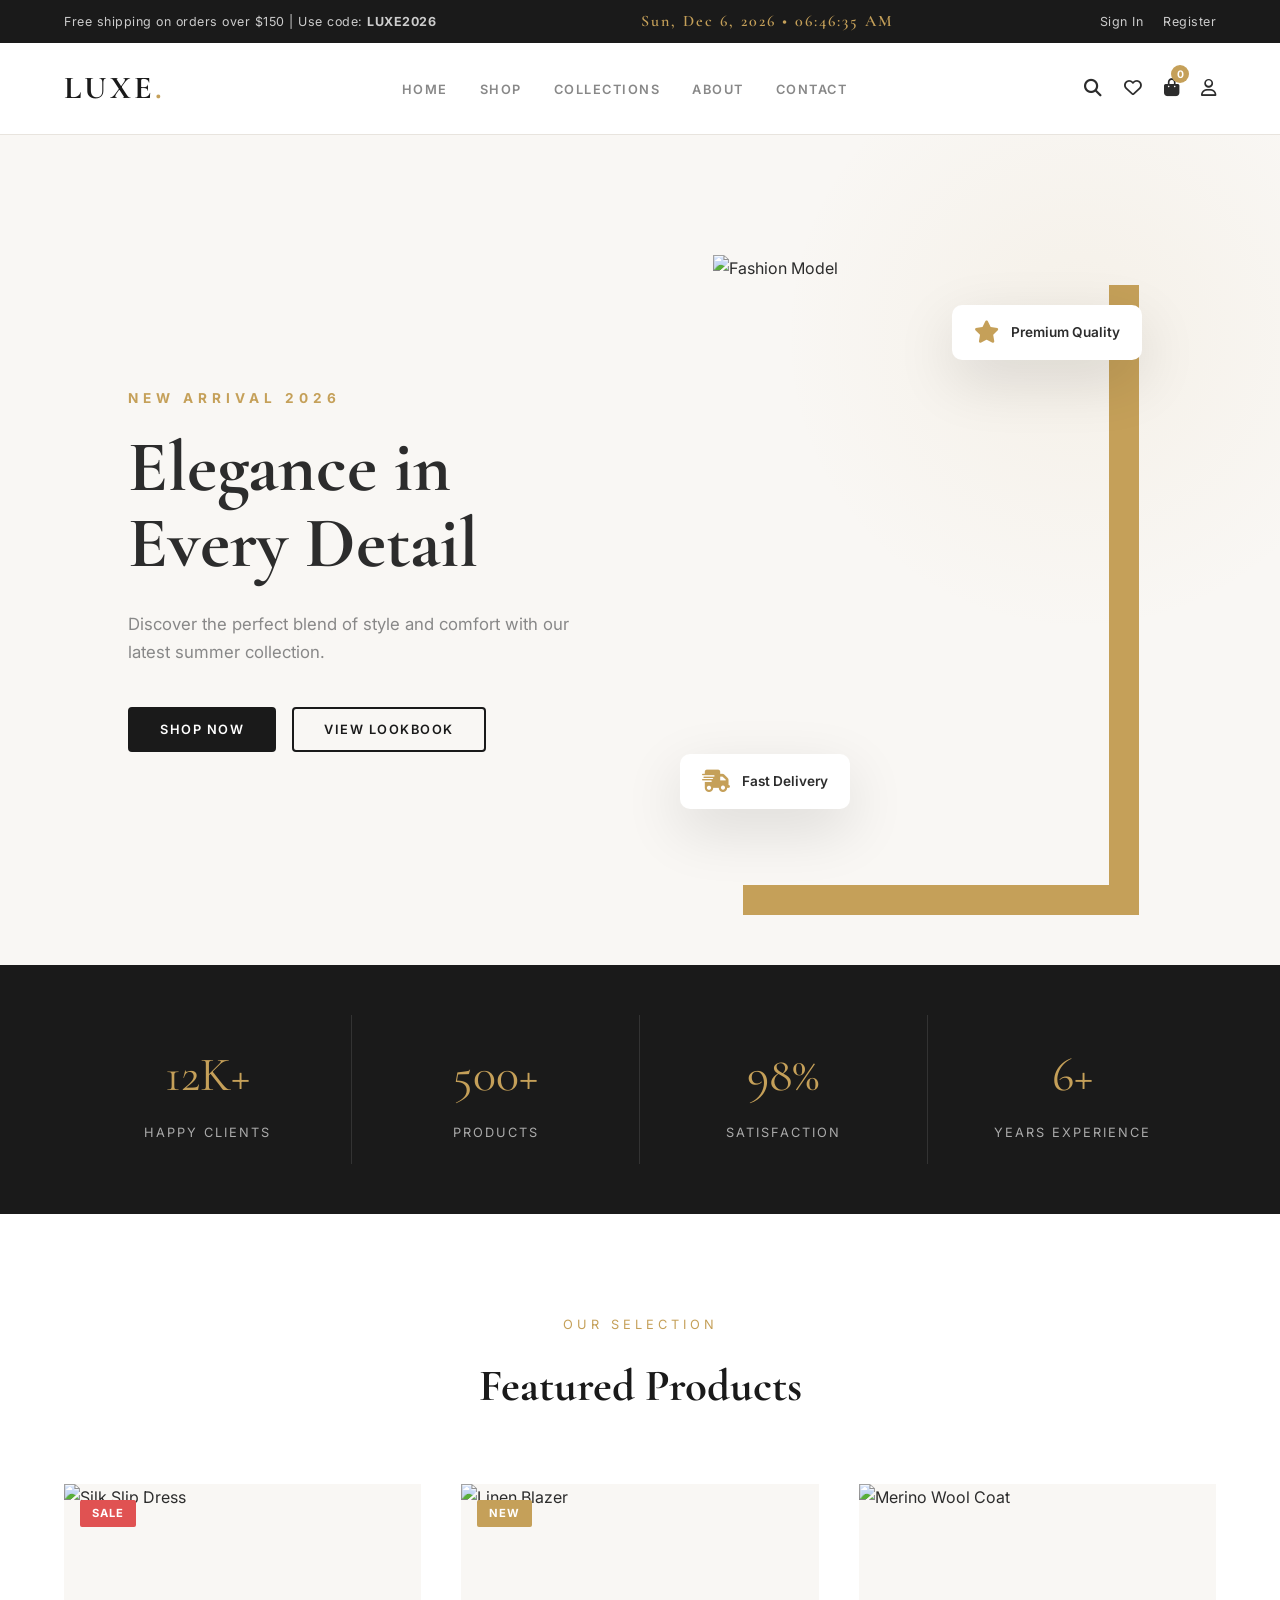
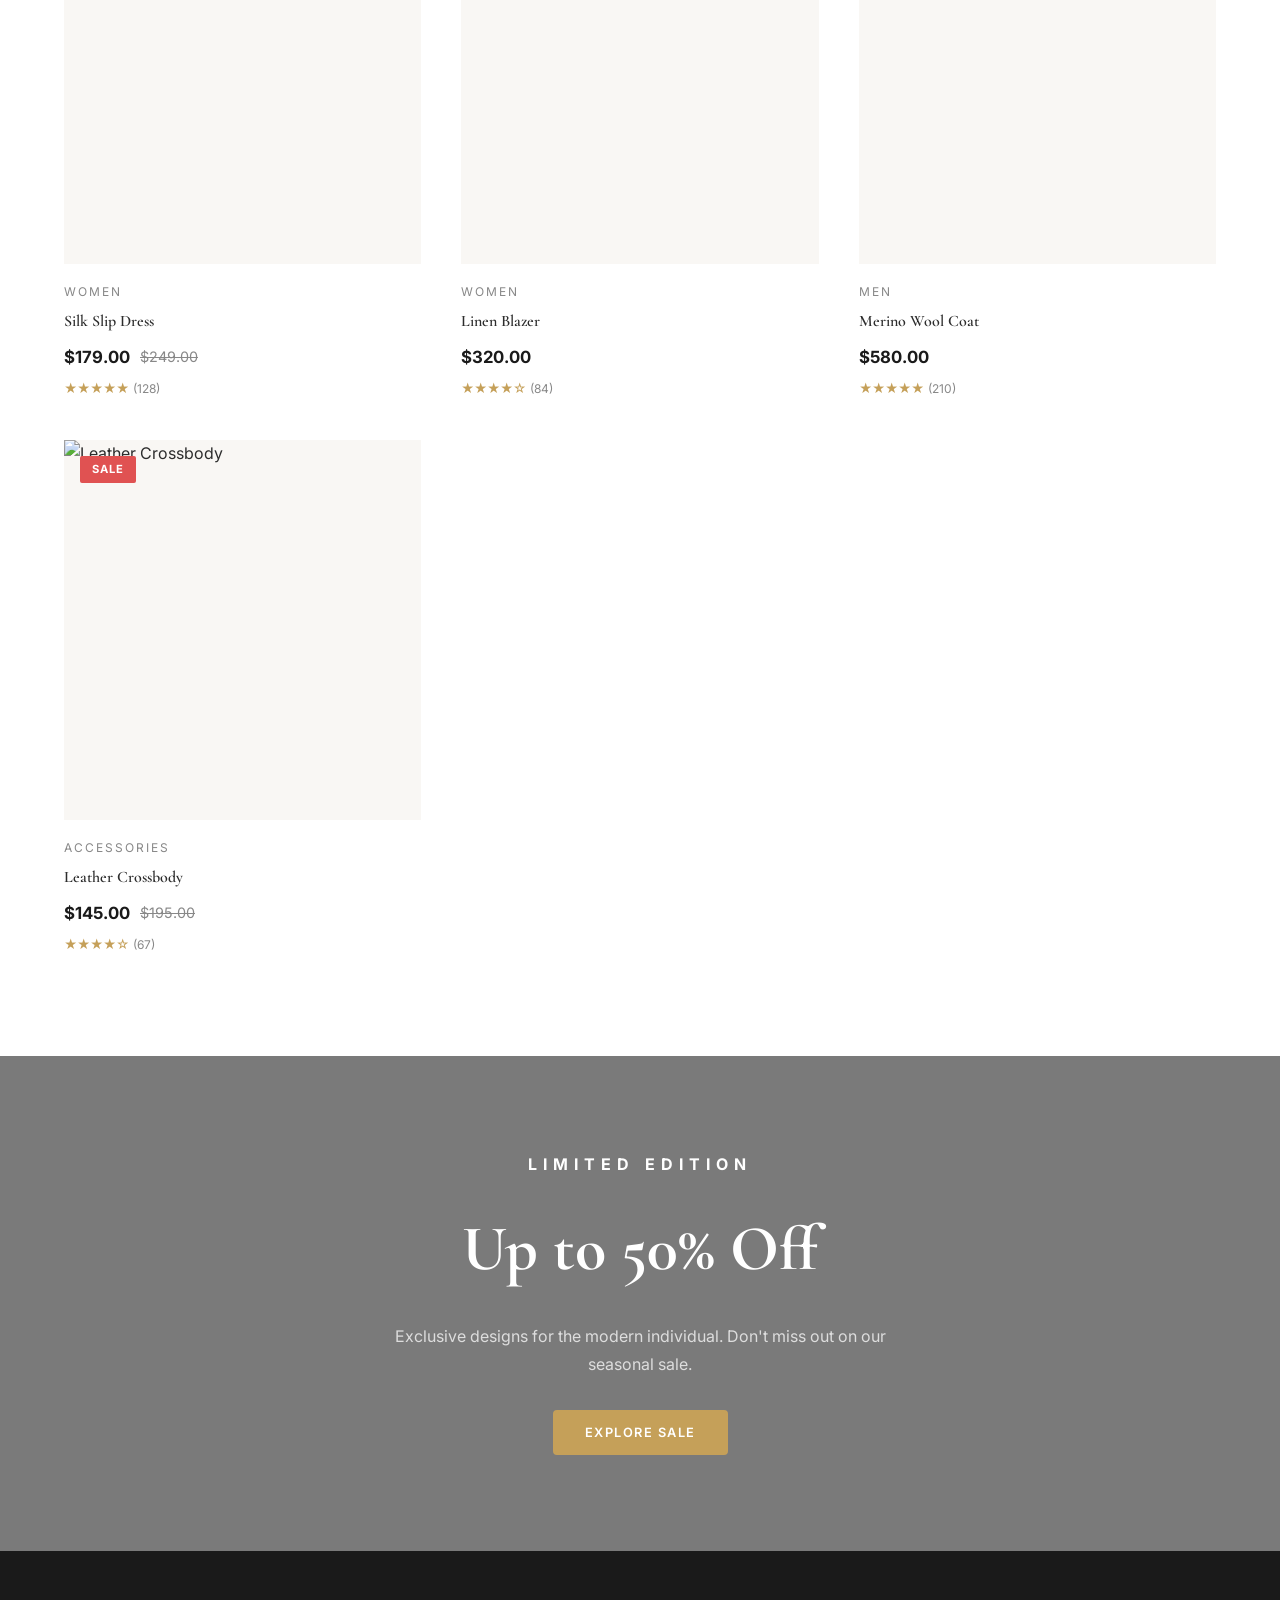
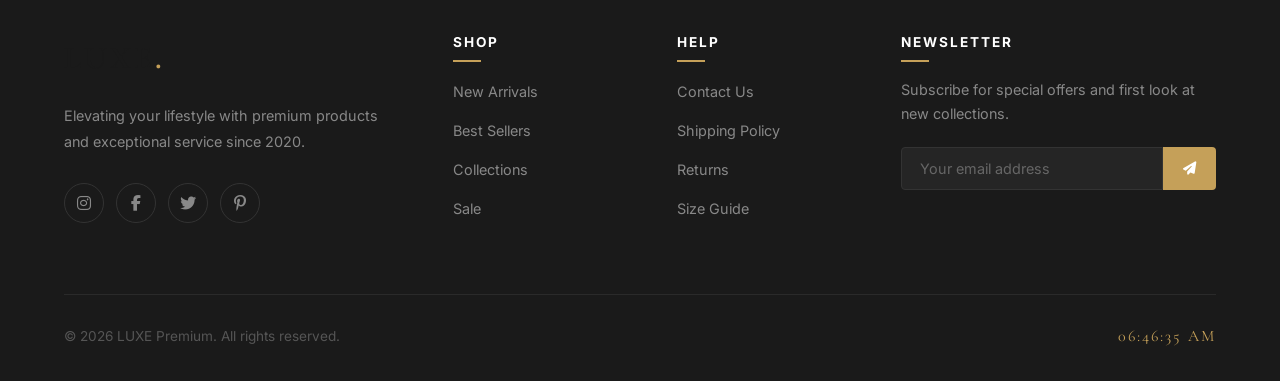
==== index.html @ 9b145a39 "Initial commit" ====
<!DOCTYPE html>
<html lang="en">
<head>
    <meta charset="UTF-8">
    <meta name="viewport" content="width=device-width, initial-scale=1.0">
    <title>LUXE — Premium E-commerce Experience</title>
    <link rel="stylesheet" href="https://cdnjs.cloudflare.com/ajax/libs/font-awesome/6.4.0/css/all.min.css">
    <link href="https://fonts.googleapis.com/css2?family=Cormorant+Garamond:wght@400;600;700&family=Inter:wght@300;400;500;600&display=swap" rel="stylesheet">
    <style>
/* =============================================
   LUXE Premium — Main Stylesheet
   ============================================= */

:root {
    --primary:      #1a1a1a;
    --accent:       #c5a059;
    --accent-light: #e8cfa0;
    --bg:           #ffffff;
    --bg-alt:       #f9f7f4;
    --text:         #2c2c2c;
    --text-muted:   #888888;
    --border:       #e8e4de;
    --white:        #ffffff;
    --success:      #4caf80;
    --error:        #e05252;
    --transition:   all 0.4s cubic-bezier(0.165, 0.84, 0.44, 1);
    --shadow:       0 10px 40px rgba(0,0,0,0.07);
    --shadow-lg:    0 20px 60px rgba(0,0,0,0.12);
    --radius:       4px;
    --font-serif:   'Cormorant Garamond', serif;
    --font-sans:    'Inter', sans-serif;
}

*, *::before, *::after { margin: 0; padding: 0; box-sizing: border-box; }
html { scroll-behavior: smooth; }

body {
    font-family: var(--font-sans);
    color: var(--text);
    background: var(--bg);
    line-height: 1.7;
    overflow-x: hidden;
}

h1, h2, h3, .logo { font-family: var(--font-serif); }
ul { list-style: none; }
a { text-decoration: none; color: inherit; transition: var(--transition); }
img { max-width: 100%; display: block; }
input, textarea, select, button { font-family: var(--font-sans); }

/* ---- Page System ---- */
.page { display: none; }
.page.active { display: block; }

/* ---- Top Bar ---- */
.top-bar {
    background: var(--primary);
    color: #ccc;
    font-size: 0.78rem;
    display: flex;
    justify-content: space-between;
    align-items: center;
    padding: 8px 5%;
    letter-spacing: 0.5px;
}
.top-bar a { color: #ccc; }
.top-bar a:hover { color: var(--accent); }
.live-clock {
    font-family: var(--font-serif);
    font-size: 1rem;
    color: var(--accent);
    letter-spacing: 2px;
    font-weight: 600;
}

/* ---- Header / Nav ---- */
#site-header {
    position: sticky;
    top: 0;
    background: rgba(255,255,255,0.97);
    backdrop-filter: blur(12px);
    z-index: 900;
    border-bottom: 1px solid var(--border);
    transition: var(--transition);
}
.main-nav {
    max-width: 1400px;
    margin: 0 auto;
    padding: 18px 5%;
    display: flex;
    align-items: center;
    gap: 40px;
    position: relative;
}
.logo {
    font-size: 2rem;
    font-weight: 700;
    letter-spacing: 3px;
    color: var(--primary);
    white-space: nowrap;
    cursor: pointer;
}
.logo span { color: var(--accent); }
.nav-links {
    display: flex;
    gap: 32px;
    flex: 1;
    justify-content: center;
}
.nav-links a {
    font-size: 0.8rem;
    font-weight: 600;
    text-transform: uppercase;
    letter-spacing: 1.5px;
    color: var(--text-muted);
    position: relative;
    padding-bottom: 4px;
    cursor: pointer;
}
.nav-links a::after {
    content: '';
    position: absolute;
    bottom: 0; left: 0;
    width: 0; height: 2px;
    background: var(--accent);
    transition: var(--transition);
}
.nav-links a:hover, .nav-links a.active { color: var(--primary); }
.nav-links a:hover::after, .nav-links a.active::after { width: 100%; }
.nav-actions {
    display: flex;
    gap: 22px;
    align-items: center;
}
.nav-icon {
    position: relative;
    font-size: 1.1rem;
    color: var(--text);
    cursor: pointer;
}
.nav-icon:hover { color: var(--accent); }
.badge {
    position: absolute;
    top: -8px; right: -10px;
    background: var(--accent);
    color: var(--white);
    font-size: 0.65rem;
    font-weight: 700;
    width: 18px; height: 18px;
    border-radius: 50%;
    display: flex;
    justify-content: center;
    align-items: center;
}
.menu-toggle {
    display: none;
    background: none;
    border: none;
    font-size: 1.3rem;
    cursor: pointer;
    color: var(--text);
}

/* ---- Buttons ---- */
.btn {
    display: inline-flex;
    align-items: center;
    gap: 8px;
    padding: 13px 30px;
    font-size: 0.8rem;
    font-weight: 600;
    text-transform: uppercase;
    letter-spacing: 1.5px;
    cursor: pointer;
    border: 2px solid transparent;
    transition: var(--transition);
    border-radius: var(--radius);
}
.btn-primary  { background: var(--primary); color: var(--white); border-color: var(--primary); }
.btn-primary:hover { background: var(--accent); border-color: var(--accent); transform: translateY(-2px); }
.btn-secondary { background: transparent; color: var(--primary); border-color: var(--primary); }
.btn-secondary:hover { background: var(--primary); color: var(--white); transform: translateY(-2px); }
.btn-accent { background: var(--accent); color: var(--white); border-color: var(--accent); }
.btn-accent:hover { background: #b08a45; transform: translateY(-2px); }
.btn-sm { padding: 9px 20px; font-size: 0.75rem; }
.btn-full { width: 100%; justify-content: center; }

/* ---- Section Headers ---- */
.section-header {
    text-align: center;
    margin-bottom: 60px;
}
.subtitle {
    display: block;
    font-size: 0.8rem;
    text-transform: uppercase;
    letter-spacing: 4px;
    color: var(--accent);
    margin-bottom: 12px;
}
.section-header h2 {
    font-size: 2.8rem;
    color: var(--primary);
}

/* ---- HOMEPAGE HERO ---- */
.hero {
    min-height: 92vh;
    display: flex;
    align-items: center;
    padding: 120px 10% 80px;
    background: var(--bg-alt);
    gap: 60px;
    position: relative;
    overflow: hidden;
}
.hero::before {
    content: '';
    position: absolute;
    top: -100px; right: -100px;
    width: 600px; height: 600px;
    background: radial-gradient(circle, rgba(197,160,89,0.08) 0%, transparent 70%);
    border-radius: 50%;
}
.hero-content { flex: 1; z-index: 2; }
.hero-content h2 {
    font-family: var(--font-sans);
    font-size: 0.85rem;
    color: var(--accent);
    text-transform: uppercase;
    letter-spacing: 5px;
    margin-bottom: 20px;
}
.hero-content h1 { font-size: 4.5rem; line-height: 1.05; margin-bottom: 28px; }
.hero-content p { font-size: 1.05rem; color: var(--text-muted); max-width: 460px; margin-bottom: 40px; }
.hero-btns { display: flex; gap: 16px; flex-wrap: wrap; }
.hero-image { flex: 1; position: relative; display: flex; justify-content: center; }
.image-wrapper {
    width: 82%;
    height: 70vh;
    overflow: hidden;
    box-shadow: 30px 30px 0 var(--accent);
}
.image-wrapper img { width: 100%; height: 100%; object-fit: cover; transition: transform 1.2s ease; }
.hero-image:hover img { transform: scale(1.05); }
.floating-card {
    position: absolute;
    background: var(--white);
    padding: 16px 22px;
    display: flex;
    align-items: center;
    gap: 12px;
    box-shadow: var(--shadow-lg);
    border-radius: 10px;
    z-index: 3;
    animation: float 4s ease-in-out infinite;
    font-size: 0.85rem;
    font-weight: 600;
}
.card-1 { top: 8%; right: 2%; }
.card-2 { bottom: 12%; left: 2%; animation-delay: 2s; }
.floating-card i { color: var(--accent); font-size: 1.4rem; }

@keyframes float {
    0%,100% { transform: translateY(0); }
    50%      { transform: translateY(-14px); }
}

/* ---- Stats Strip ---- */
.stats-strip {
    background: var(--primary);
    color: var(--white);
    display: grid;
    grid-template-columns: repeat(4, 1fr);
    text-align: center;
    padding: 50px 5%;
}
.stat-item { padding: 20px; border-right: 1px solid #333; }
.stat-item:last-child { border-right: none; }
.stat-num  { font-family: var(--font-serif); font-size: 3rem; color: var(--accent); }
.stat-label { font-size: 0.8rem; text-transform: uppercase; letter-spacing: 2px; color: #aaa; margin-top: 6px; }

/* ---- Products Grid ---- */
.products-section { padding: 100px 5%; }
.product-grid {
    display: grid;
    grid-template-columns: repeat(auto-fill, minmax(280px, 1fr));
    gap: 40px;
}
.product-card {
    position: relative;
    transition: var(--transition);
}
.product-card:hover { transform: translateY(-4px); }
.product-img {
    position: relative;
    height: 380px;
    overflow: hidden;
    background: var(--bg-alt);
}
.product-img img { width: 100%; height: 100%; object-fit: cover; transition: transform 0.8s ease; }
.product-card:hover .product-img img { transform: scale(1.08); }
.product-badge {
    position: absolute;
    top: 16px; left: 16px;
    background: var(--accent);
    color: var(--white);
    padding: 4px 12px;
    font-size: 0.7rem;
    font-weight: 700;
    text-transform: uppercase;
    letter-spacing: 1px;
    border-radius: 2px;
}
.badge-sale { background: var(--error); }
.product-actions {
    position: absolute;
    bottom: -60px;
    left: 0; width: 100%;
    display: flex;
    justify-content: center;
    gap: 10px;
    padding: 16px;
    transition: var(--transition);
    opacity: 0;
}
.product-card:hover .product-actions { bottom: 0; opacity: 1; }
.action-btn {
    width: 44px; height: 44px;
    background: var(--white);
    display: flex;
    justify-content: center;
    align-items: center;
    border-radius: 50%;
    cursor: pointer;
    box-shadow: var(--shadow);
    transition: var(--transition);
    border: none;
    font-size: 1rem;
    color: var(--text);
}
.action-btn:hover { background: var(--primary); color: var(--white); }
.action-btn.wishlist-active { background: var(--accent); color: var(--white); }
.product-info { padding: 18px 0 0; }
.product-category {
    font-size: 0.75rem;
    text-transform: uppercase;
    letter-spacing: 2px;
    color: var(--text-muted);
    margin-bottom: 6px;
}
.product-title { font-size: 1rem; font-weight: 600; margin-bottom: 8px; }
.product-price-row { display: flex; align-items: center; gap: 10px; }
.product-price { font-weight: 700; color: var(--primary); font-size: 1.05rem; }
.product-old-price { color: var(--text-muted); text-decoration: line-through; font-size: 0.9rem; }
.product-stars { color: var(--accent); font-size: 0.8rem; margin-top: 6px; }

/* ---- Banner CTA ---- */
.banner-section {
    height: 55vh;
    background: linear-gradient(rgba(0,0,0,0.52),rgba(0,0,0,0.52)),
                url('https://images.unsplash.com/photo-1441986300917-64674bd600d8?w=1600&q=80')
                center/cover fixed;
    display: flex;
    justify-content: center;
    align-items: center;
    text-align: center;
    color: var(--white);
}
.banner-content h2 { font-size: 1rem; text-transform: uppercase; letter-spacing: 6px; margin-bottom: 16px; font-family: var(--font-sans); }
.banner-content h3 { font-family: var(--font-serif); font-size: 4rem; margin-bottom: 20px; }
.banner-content p  { max-width: 560px; margin: 0 auto 32px; color: #ddd; }

/* ---- Collections Grid ---- */
.collections-grid {
    display: grid;
    grid-template-columns: repeat(3, 1fr);
    gap: 24px;
    padding: 80px 5%;
}
.collection-card {
    position: relative;
    overflow: hidden;
    height: 420px;
    cursor: pointer;
    border-radius: var(--radius);
}
.collection-card img { width: 100%; height: 100%; object-fit: cover; transition: transform 0.8s ease; }
.collection-card:hover img { transform: scale(1.08); }
.collection-overlay {
    position: absolute;
    inset: 0;
    background: linear-gradient(to top, rgba(0,0,0,0.65) 0%, transparent 60%);
    display: flex;
    flex-direction: column;
    justify-content: flex-end;
    padding: 32px;
    color: var(--white);
}
.collection-overlay h3 { font-size: 1.8rem; margin-bottom: 6px; }
.collection-overlay span { font-size: 0.8rem; opacity: 0.8; text-transform: uppercase; letter-spacing: 2px; }

/* ---- Page Hero ---- */
.page-hero {
    background: var(--bg-alt);
    padding: 80px 5%;
    text-align: center;
    border-bottom: 1px solid var(--border);
}
.page-hero h1 { font-size: 3rem; margin-bottom: 12px; }
.page-hero p  { color: var(--text-muted); font-size: 1.05rem; }
.breadcrumb { font-size: 0.82rem; color: var(--text-muted); margin-top: 16px; }
.breadcrumb a { color: var(--accent); cursor: pointer; }

/* ---- Shop Layout ---- */
.shop-layout { display: grid; grid-template-columns: 240px 1fr; gap: 50px; padding: 60px 5%; }
.filter-sidebar h3 { font-size: 1rem; text-transform: uppercase; letter-spacing: 2px; margin-bottom: 16px; }
.filter-group { margin-bottom: 32px; border-top: 1px solid var(--border); padding-top: 24px; }
.filter-group h4 { font-size: 0.8rem; text-transform: uppercase; letter-spacing: 1.5px; margin-bottom: 14px; color: var(--text-muted); }
.filter-option { display: flex; align-items: center; gap: 10px; margin-bottom: 10px; font-size: 0.9rem; cursor: pointer; }
.filter-option input[type=radio], .filter-option input[type=checkbox] { accent-color: var(--accent); }
.shop-toolbar {
    display: flex;
    justify-content: space-between;
    align-items: center;
    margin-bottom: 32px;
    padding-bottom: 20px;
    border-bottom: 1px solid var(--border);
    flex-wrap: wrap;
    gap: 16px;
}
.shop-toolbar span { color: var(--text-muted); font-size: 0.9rem; }
.sort-select { padding: 8px 14px; border: 1px solid var(--border); background: var(--bg); font-size: 0.85rem; outline: none; border-radius: var(--radius); cursor: pointer; }
.search-bar { display: flex; gap: 8px; }
.search-bar input { padding: 8px 14px; border: 1px solid var(--border); border-radius: 4px; font-size: 0.85rem; outline: none; }

/* ---- Cart Page ---- */
.cart-layout {
    display: grid;
    grid-template-columns: 1fr 360px;
    gap: 40px;
    padding: 60px 5%;
    max-width: 1300px;
    margin: 0 auto;
}
.cart-table { width: 100%; border-collapse: collapse; }
.cart-table th {
    text-align: left;
    padding: 14px 12px;
    font-size: 0.75rem;
    text-transform: uppercase;
    letter-spacing: 1.5px;
    color: var(--text-muted);
    border-bottom: 2px solid var(--border);
}
.cart-table td { padding: 20px 12px; border-bottom: 1px solid var(--border); vertical-align: middle; }
.cart-product { display: flex; align-items: center; gap: 16px; }
.cart-product img { width: 80px; height: 100px; object-fit: cover; }
.cart-product h4 { font-size: 0.95rem; margin-bottom: 4px; }
.qty-control { display: flex; align-items: center; gap: 8px; }
.qty-control button {
    width: 32px; height: 32px;
    background: var(--bg-alt);
    border: 1px solid var(--border);
    cursor: pointer;
    border-radius: var(--radius);
    font-size: 1rem;
    transition: var(--transition);
}
.qty-control button:hover { background: var(--primary); color: var(--white); }
.qty-control span { min-width: 28px; text-align: center; font-weight: 600; }
.cart-remove { background: none; border: none; color: var(--error); cursor: pointer; font-size: 0.85rem; }
.order-summary {
    background: var(--bg-alt);
    padding: 32px;
    border: 1px solid var(--border);
    border-radius: var(--radius);
    position: sticky;
    top: 90px;
    height: fit-content;
}
.order-summary h3 { font-size: 1.5rem; margin-bottom: 24px; }
.summary-row { display: flex; justify-content: space-between; margin-bottom: 14px; font-size: 0.95rem; }
.summary-row.total { font-weight: 700; font-size: 1.15rem; border-top: 2px solid var(--border); padding-top: 16px; margin-top: 8px; }
.cart-empty { text-align: center; padding: 80px 5%; }
.cart-empty i { font-size: 4rem; color: var(--border); margin-bottom: 20px; }
.cart-empty h2 { font-size: 2rem; margin-bottom: 12px; }
.cart-empty p { color: var(--text-muted); margin-bottom: 28px; }

/* ---- Wishlist ---- */
.wishlist-empty { text-align: center; padding: 100px 5%; }
.wishlist-empty i { font-size: 4rem; color: var(--border); margin-bottom: 20px; }
.wishlist-empty h2 { font-size: 2rem; margin-bottom: 12px; }
.wishlist-empty p  { color: var(--text-muted); }

/* ---- Auth Pages ---- */
.auth-page {
    min-height: 100vh;
    display: grid;
    grid-template-columns: 1fr 1fr;
}
.auth-visual {
    background: url('https://images.unsplash.com/photo-1469334031218-e382a71b716b?w=1200&q=80')
                center/cover;
    position: relative;
}
.auth-visual::after {
    content: '';
    position: absolute;
    inset: 0;
    background: rgba(26,26,26,0.45);
}
.auth-visual-content {
    position: relative;
    z-index: 2;
    padding: 60px;
    color: white;
    display: flex;
    flex-direction: column;
    justify-content: flex-end;
    height: 100%;
}
.auth-visual-content h2 { font-size: 3rem; margin-bottom: 16px; }
.auth-visual-content p  { font-size: 1.05rem; opacity: 0.85; max-width: 380px; }
.auth-form-side {
    display: flex;
    flex-direction: column;
    justify-content: center;
    padding: 80px 10%;
    background: var(--bg);
}
.auth-form-side .logo { font-size: 2rem; margin-bottom: 40px; }
.auth-form-side h1 { font-size: 2.4rem; margin-bottom: 8px; }
.auth-form-side > p { color: var(--text-muted); margin-bottom: 36px; }

/* ---- Forms ---- */
.form-group { margin-bottom: 22px; }
.form-row { display: grid; grid-template-columns: 1fr 1fr; gap: 16px; }
.form-group label { display: block; font-size: 0.8rem; font-weight: 600; text-transform: uppercase; letter-spacing: 1px; margin-bottom: 8px; }
.form-group input,
.form-group textarea,
.form-group select {
    width: 100%;
    padding: 13px 16px;
    border: 1.5px solid var(--border);
    background: var(--bg);
    color: var(--text);
    font-size: 0.95rem;
    border-radius: var(--radius);
    transition: var(--transition);
    outline: none;
}
.form-group input:focus,
.form-group textarea:focus,
.form-group select:focus { border-color: var(--accent); box-shadow: 0 0 0 3px rgba(197,160,89,0.15); }
.form-group textarea { resize: vertical; min-height: 120px; }
.form-hint { font-size: 0.8rem; color: var(--text-muted); margin-top: 6px; }
.form-divider { text-align: center; position: relative; margin: 24px 0; }
.form-divider::before { content: ''; position: absolute; left: 0; top: 50%; width: 100%; height: 1px; background: var(--border); }
.form-divider span { position: relative; background: var(--bg); padding: 0 14px; color: var(--text-muted); font-size: 0.85rem; }

/* ---- About Page ---- */
.about-hero { position: relative; height: 60vh; overflow: hidden; }
.about-hero img { width: 100%; height: 100%; object-fit: cover; }
.about-hero-overlay {
    position: absolute; inset: 0;
    background: rgba(0,0,0,0.45);
    display: flex; flex-direction: column;
    justify-content: center; align-items: center;
    text-align: center; color: var(--white);
}
.about-hero-overlay h1 { font-size: 4rem; }
.about-hero-overlay p  { font-size: 1.1rem; max-width: 600px; margin-top: 16px; opacity: 0.9; }
.about-story { display: grid; grid-template-columns: 1fr 1fr; gap: 80px; padding: 100px 10%; align-items: center; }
.about-story img { box-shadow: 20px 20px 0 var(--accent); width: 100%; }
.about-story h2 { font-size: 2.8rem; margin-bottom: 24px; }
.about-story p  { color: var(--text-muted); margin-bottom: 18px; }
.team-grid { display: grid; grid-template-columns: repeat(3,1fr); gap: 40px; padding: 0 5% 100px; }
.team-card { text-align: center; }
.team-card img { width: 100%; height: 340px; object-fit: cover; margin-bottom: 20px; filter: grayscale(20%); transition: var(--transition); }
.team-card:hover img { filter: grayscale(0%); }
.team-card h3 { font-size: 1.4rem; }
.team-card p  { color: var(--accent); font-size: 0.85rem; text-transform: uppercase; letter-spacing: 1px; }
.values-section { background: var(--bg-alt); padding: 80px 5%; }
.values-grid { display: grid; grid-template-columns: repeat(3,1fr); gap: 40px; margin-top: 50px; }
.value-card { background: var(--white); padding: 40px; border: 1px solid var(--border); border-radius: var(--radius); }
.value-card i { font-size: 2rem; color: var(--accent); margin-bottom: 20px; }
.value-card h3 { font-size: 1.3rem; margin-bottom: 12px; }
.value-card p { color: var(--text-muted); font-size: 0.9rem; }

/* ---- Contact Page ---- */
.contact-layout { display: grid; grid-template-columns: 1fr 1fr; gap: 80px; padding: 80px 5%; max-width: 1200px; margin: 0 auto; }
.contact-info h2 { font-size: 2.6rem; margin-bottom: 20px; }
.contact-info > p  { color: var(--text-muted); margin-bottom: 36px; }
.contact-item { display: flex; gap: 20px; margin-bottom: 32px; align-items: flex-start; }
.contact-icon { width: 50px; height: 50px; background: var(--bg-alt); border: 1px solid var(--border); display: flex; justify-content: center; align-items: center; color: var(--accent); font-size: 1.2rem; flex-shrink: 0; border-radius: var(--radius); }
.contact-item h4 { font-size: 0.8rem; text-transform: uppercase; letter-spacing: 1px; margin-bottom: 4px; }
.contact-item p  { color: var(--text-muted); font-size: 0.95rem; }
.contact-form { background: var(--bg-alt); padding: 48px; border: 1px solid var(--border); border-radius: var(--radius); }
.contact-form h3 { font-size: 1.8rem; margin-bottom: 28px; }

/* ---- Checkout ---- */
.checkout-layout { display: grid; grid-template-columns: 1fr 400px; gap: 50px; padding: 60px 5%; max-width: 1300px; margin: 0 auto; }
.checkout-section { background: var(--bg-alt); padding: 36px; border: 1px solid var(--border); border-radius: var(--radius); margin-bottom: 24px; }
.checkout-section h3 { font-size: 1.3rem; margin-bottom: 24px; padding-bottom: 16px; border-bottom: 1px solid var(--border); }
.checkout-summary-item { display: flex; gap: 16px; margin-bottom: 20px; padding-bottom: 20px; border-bottom: 1px solid var(--border); }
.checkout-summary-item img { width: 70px; height: 90px; object-fit: cover; }
.checkout-summary-item h4 { font-size: 0.9rem; margin-bottom: 4px; }
.checkout-summary-item p { color: var(--text-muted); font-size: 0.85rem; }
.checkout-summary-item strong { display: block; margin-top: 4px; }

/* ---- Footer ---- */
footer {
    background: var(--primary);
    color: var(--white);
    padding: 80px 5% 30px;
}
.footer-grid {
    display: grid;
    grid-template-columns: 2fr 1fr 1fr 1.8fr;
    gap: 60px;
    margin-bottom: 60px;
}
.footer-brand .logo { font-size: 2rem; margin-bottom: 18px; }
.footer-brand p { color: #888; margin-bottom: 28px; line-height: 1.8; font-size: 0.9rem; }
.social-links { display: flex; gap: 12px; }
.social-links a { width: 40px; height: 40px; border: 1px solid #333; display: flex; justify-content: center; align-items: center; border-radius: 50%; color: #888; transition: var(--transition); }
.social-links a:hover { background: var(--accent); border-color: var(--accent); color: var(--white); }
.footer-col h4 { font-size: 0.85rem; text-transform: uppercase; letter-spacing: 2px; margin-bottom: 24px; position: relative; }
.footer-col h4::after { content: ''; position: absolute; bottom: -8px; left: 0; width: 28px; height: 2px; background: var(--accent); }
.footer-col ul li { margin-bottom: 12px; }
.footer-col ul li a { color: #888; font-size: 0.9rem; cursor: pointer; }
.footer-col ul li a:hover { color: var(--accent); padding-left: 5px; }
.footer-col p { color: #888; font-size: 0.9rem; margin-bottom: 20px; }
.newsletter-form { display: flex; }
.newsletter-form input { flex: 1; padding: 12px 18px; background: #252525; border: 1px solid #333; color: var(--white); outline: none; font-size: 0.9rem; border-radius: var(--radius) 0 0 var(--radius); }
.newsletter-form input::placeholder { color: #666; }
.newsletter-form button { padding: 0 20px; background: var(--accent); border: none; color: var(--white); cursor: pointer; border-radius: 0 var(--radius) var(--radius) 0; transition: var(--transition); }
.newsletter-form button:hover { background: #b08a45; }
.footer-bottom { border-top: 1px solid #2a2a2a; padding-top: 28px; display: flex; justify-content: space-between; align-items: center; color: #555; font-size: 0.85rem; }
#footer-clock { font-family: var(--font-serif); color: var(--accent); font-size: 1rem; letter-spacing: 2px; }

/* ---- Reveal Animations ---- */
.reveal {
    opacity: 0;
    transform: translateY(28px);
    transition: opacity 0.8s ease, transform 0.8s cubic-bezier(0.165, 0.84, 0.44, 1);
}
.reveal.visible { opacity: 1; transform: translateY(0); }

/* ---- Loader ---- */
.loader { position: fixed; inset: 0; background: var(--white); display: flex; justify-content: center; align-items: center; z-index: 9999; transition: opacity 0.5s, visibility 0.5s; }
.loader-ring { width: 50px; height: 50px; border: 3px solid var(--bg-alt); border-top-color: var(--accent); border-radius: 50%; animation: spin 1s linear infinite; }
.loader.hidden { opacity: 0; visibility: hidden; }
@keyframes spin { to { transform: rotate(360deg); } }

/* ---- Flash ---- */
.flash {
    padding: 14px 20px;
    font-size: 0.9rem;
    border-radius: var(--radius);
    margin-bottom: 20px;
    display: flex;
    align-items: center;
    gap: 10px;
}
.flash-success { background: #ecfdf5; color: #047857; border: 1px solid #6ee7b7; }
.flash-error   { background: #fef2f2; color: #b91c1c; border: 1px solid #fca5a5; }

/* ---- Account Page ---- */
.account-layout { display: grid; grid-template-columns: 240px 1fr; gap: 40px; padding: 60px 5%; max-width: 1200px; margin: 0 auto; }
.account-sidebar { background: var(--bg-alt); padding: 30px; border-radius: var(--radius); height: fit-content; }
.account-sidebar h3 { font-size: 1.3rem; margin-bottom: 20px; }
.account-nav a {
    display: flex;
    align-items: center;
    gap: 10px;
    padding: 12px 16px;
    border-radius: var(--radius);
    font-size: 0.9rem;
    color: var(--text-muted);
    margin-bottom: 4px;
    transition: var(--transition);
    cursor: pointer;
}
.account-nav a:hover, .account-nav a.active { background: var(--white); color: var(--primary); box-shadow: var(--shadow); }
.account-nav a i { width: 16px; color: var(--accent); }
.account-main h2 { font-size: 2rem; margin-bottom: 30px; }
.orders-table { width: 100%; border-collapse: collapse; }
.orders-table th { text-align: left; padding: 12px; font-size: 0.78rem; text-transform: uppercase; letter-spacing: 1px; color: var(--text-muted); border-bottom: 2px solid var(--border); }
.orders-table td { padding: 16px 12px; border-bottom: 1px solid var(--border); font-size: 0.9rem; }
.status-badge { padding: 4px 12px; border-radius: 20px; font-size: 0.75rem; font-weight: 600; text-transform: capitalize; }
.status-delivered  { background: #dcfce7; color: #15803d; }
.status-shipped    { background: #e0f2fe; color: #0369a1; }
.status-processing { background: #dbeafe; color: #1e40af; }

/* ---- Responsive ---- */
@media (max-width: 1100px) {
    .hero { flex-direction: column; padding-top: 120px; text-align: center; }
    .hero-content h1 { font-size: 3rem; }
    .hero-content p, .hero-btns { margin: 0 auto 28px; justify-content: center; }
    .image-wrapper { width: 100%; height: 50vh; box-shadow: none; }
    .stats-strip { grid-template-columns: repeat(2,1fr); }
    .auth-page { grid-template-columns: 1fr; }
    .auth-visual { display: none; }
    .about-story, .contact-layout, .checkout-layout { grid-template-columns: 1fr; }
    .shop-layout { grid-template-columns: 1fr; }
    .footer-grid { grid-template-columns: 1fr 1fr; }
    .collections-grid { grid-template-columns: 1fr 1fr; }
}
@media (max-width: 768px) {
    .nav-links { display: none; }
    .menu-toggle { display: block; }
    .hero-content h1 { font-size: 2.4rem; }
    .section-header h2 { font-size: 2rem; }
    .cart-layout, .account-layout { grid-template-columns: 1fr; }
    .team-grid, .collections-grid, .values-grid { grid-template-columns: 1fr; }
    .footer-grid { grid-template-columns: 1fr; }
    .footer-bottom { flex-direction: column; gap: 10px; text-align: center; }
    .stats-strip { grid-template-columns: 1fr 1fr; }
    .form-row { grid-template-columns: 1fr; }
    .about-story { grid-template-columns: 1fr; gap: 40px; padding: 60px 5%; }
}
    </style>
</head>
<body>

<!-- Loader -->
<div class="loader"><div class="loader-ring"></div></div>

<!-- Top Bar -->
<div class="top-bar">
    <span>Free shipping on orders over $150 | Use code: <strong>LUXE2026</strong></span>
    <span id="live-clock" class="live-clock"></span>
    <div style="display:flex;gap:20px;">
        <a href="#" onclick="navigate('login')">Sign In</a>
        <a href="#" onclick="navigate('register')">Register</a>
    </div>
</div>

<!-- Header -->
<header id="site-header">
    <nav class="main-nav">
        <div class="logo" onclick="navigate('home')">LUXE<span>.</span></div>
        <ul class="nav-links">
            <li><a onclick="navigate('home')" data-page="home">Home</a></li>
            <li><a onclick="navigate('shop')" data-page="shop">Shop</a></li>
            <li><a onclick="navigate('collections')" data-page="collections">Collections</a></li>
            <li><a onclick="navigate('about')" data-page="about">About</a></li>
            <li><a onclick="navigate('contact')" data-page="contact">Contact</a></li>
        </ul>
        <div class="nav-actions">
            <span class="nav-icon" onclick="navigate('shop')"><i class="fa-solid fa-magnifying-glass"></i></span>
            <span class="nav-icon" onclick="navigate('wishlist')"><i class="fa-regular fa-heart"></i></span>
            <span class="nav-icon" onclick="navigate('cart')">
                <i class="fa-solid fa-bag-shopping"></i>
                <span class="badge" id="cart-badge">0</span>
            </span>
            <span class="nav-icon" onclick="navigate('account')"><i class="fa-regular fa-user"></i></span>
            <button class="menu-toggle" onclick="toggleMobileMenu()"><i class="fa-solid fa-bars"></i></button>
        </div>
    </nav>
</header>

<!-- ======================== HOME PAGE ======================== -->
<div id="page-home" class="page active">
    <section class="hero">
        <div class="hero-content">
            <h2>New Arrival 2026</h2>
            <h1>Elegance in Every Detail</h1>
            <p>Discover the perfect blend of style and comfort with our latest summer collection.</p>
            <div class="hero-btns">
                <button class="btn btn-primary" onclick="navigate('shop')">Shop Now</button>
                <button class="btn btn-secondary" onclick="navigate('collections')">View Lookbook</button>
            </div>
        </div>
        <div class="hero-image">
            <div class="image-wrapper">
                <img src="https://images.unsplash.com/photo-1483985988355-763728e1935b?ixlib=rb-4.0.3&auto=format&fit=crop&w=1000&q=80" alt="Fashion Model">
            </div>
            <div class="floating-card card-1">
                <i class="fa-solid fa-star"></i>
                <span>Premium Quality</span>
            </div>
            <div class="floating-card card-2">
                <i class="fa-solid fa-truck-fast"></i>
                <span>Fast Delivery</span>
            </div>
        </div>
    </section>

    <div class="stats-strip">
        <div class="stat-item"><div class="stat-num">12K+</div><div class="stat-label">Happy Clients</div></div>
        <div class="stat-item"><div class="stat-num">500+</div><div class="stat-label">Products</div></div>
        <div class="stat-item"><div class="stat-num">98%</div><div class="stat-label">Satisfaction</div></div>
        <div class="stat-item"><div class="stat-num">6+</div><div class="stat-label">Years Experience</div></div>
    </div>

    <section class="products-section">
        <div class="section-header">
            <span class="subtitle">Our Selection</span>
            <h2>Featured Products</h2>
        </div>
        <div class="product-grid" id="home-product-grid"></div>
    </section>

    <section class="banner-section">
        <div class="banner-content">
            <h2>Limited Edition</h2>
            <h3>Up to 50% Off</h3>
            <p>Exclusive designs for the modern individual. Don't miss out on our seasonal sale.</p>
            <button class="btn btn-accent" onclick="navigate('shop')">Explore Sale</button>
        </div>
    </section>
</div>

<!-- ======================== SHOP PAGE ======================== -->
<div id="page-shop" class="page">
    <div class="page-hero">
        <h1 class="reveal">Shop All</h1>
        <p class="reveal">Curated pieces for the modern wardrobe</p>
        <div class="breadcrumb"><a onclick="navigate('home')">Home</a> / Shop</div>
    </div>
    <div class="shop-layout">
        <aside class="filter-sidebar">
            <h3>Filters</h3>
            <div class="filter-group">
                <h4>Category</h4>
                <label class="filter-option"><input type="radio" name="cat" value="" checked onchange="filterProducts()"> All Categories</label>
                <label class="filter-option"><input type="radio" name="cat" value="women" onchange="filterProducts()"> Women</label>
                <label class="filter-option"><input type="radio" name="cat" value="men" onchange="filterProducts()"> Men</label>
                <label class="filter-option"><input type="radio" name="cat" value="accessories" onchange="filterProducts()"> Accessories</label>
                <label class="filter-option"><input type="radio" name="cat" value="footwear" onchange="filterProducts()"> Footwear</label>
            </div>
            <div class="filter-group">
                <h4>Deals</h4>
                <label class="filter-option"><input type="checkbox" id="filter-sale" onchange="filterProducts()"> On Sale Only</label>
            </div>
            <div class="filter-group">
                <h4>Sort By</h4>
                <select class="sort-select" id="sort-select" style="width:100%;" onchange="filterProducts()">
                    <option value="newest">Newest First</option>
                    <option value="popular">Most Popular</option>
                    <option value="price_asc">Price: Low → High</option>
                    <option value="price_desc">Price: High → Low</option>
                </select>
            </div>
        </aside>
        <div>
            <div class="shop-toolbar">
                <span id="product-count">— products found</span>
                <div class="search-bar">
                    <input type="text" id="shop-search" placeholder="Search products..." oninput="filterProducts()">
                </div>
            </div>
            <div class="product-grid" id="shop-product-grid"></div>
        </div>
    </div>
</div>

<!-- ======================== COLLECTIONS PAGE ======================== -->
<div id="page-collections" class="page">
    <div class="page-hero">
        <h1 class="reveal">Collections</h1>
        <p class="reveal">Curated looks for every occasion</p>
        <div class="breadcrumb"><a onclick="navigate('home')">Home</a> / Collections</div>
    </div>
    <div class="collections-grid">
        <div class="collection-card reveal" onclick="navigate('shop')">
            <img src="https://images.unsplash.com/photo-1469334031218-e382a71b716b?w=800&q=80" alt="Summer Edit">
            <div class="collection-overlay">
                <h3>Summer Edit</h3>
                <span>42 Pieces</span>
            </div>
        </div>
        <div class="collection-card reveal" onclick="navigate('shop')">
            <img src="https://images.unsplash.com/photo-1490481651871-ab68de25d43d?w=800&q=80" alt="Evening Wear">
            <div class="collection-overlay">
                <h3>Evening Wear</h3>
                <span>28 Pieces</span>
            </div>
        </div>
        <div class="collection-card reveal" onclick="navigate('shop')">
            <img src="https://images.unsplash.com/photo-1512436991641-6745cdb1723f?w=800&q=80" alt="Street Style">
            <div class="collection-overlay">
                <h3>Street Style</h3>
                <span>55 Pieces</span>
            </div>
        </div>
        <div class="collection-card reveal" onclick="navigate('shop')">
            <img src="https://images.unsplash.com/photo-1515886657613-9f3515b0c78f?w=800&q=80" alt="Minimalist">
            <div class="collection-overlay">
                <h3>Minimalist</h3>
                <span>34 Pieces</span>
            </div>
        </div>
        <div class="collection-card reveal" onclick="navigate('shop')">
            <img src="https://images.unsplash.com/photo-1434389677669-e08b4cac3105?w=800&q=80" alt="Accessories">
            <div class="collection-overlay">
                <h3>Accessories</h3>
                <span>67 Pieces</span>
            </div>
        </div>
        <div class="collection-card reveal" onclick="navigate('shop')">
            <img src="https://images.unsplash.com/photo-1539109136881-3be0616acf4b?w=800&q=80" alt="Footwear">
            <div class="collection-overlay">
                <h3>Footwear</h3>
                <span>23 Pieces</span>
            </div>
        </div>
    </div>
</div>

<!-- ======================== ABOUT PAGE ======================== -->
<div id="page-about" class="page">
    <div class="about-hero">
        <img src="https://images.unsplash.com/photo-1558769132-cb1aea458c5e?w=1600&q=80" alt="About LUXE">
        <div class="about-hero-overlay">
            <h1>Our Story</h1>
            <p>Elevating fashion with purposeful design and uncompromising quality since 2020.</p>
        </div>
    </div>

    <div class="about-story">
        <img src="https://images.unsplash.com/photo-1445205170230-053b83016050?w=800&q=80" alt="About">
        <div>
            <h2>Born from a Passion for Craft</h2>
            <p>LUXE was founded in 2020 with a singular vision: to create clothing that honours both the wearer and the artisans behind every stitch. We believe fashion should feel personal, purposeful, and lasting.</p>
            <p>Every piece in our collection is thoughtfully sourced, ethically produced, and designed to transcend seasons. We partner with makers who share our commitment to craftsmanship and sustainability.</p>
            <p>From our curated fabrics to our minimalist packaging, every decision we make is guided by intention — because we believe the details are everything.</p>
            <button class="btn btn-primary" style="margin-top:16px;" onclick="navigate('shop')">Explore Collection</button>
        </div>
    </div>

    <section class="values-section">
        <div class="section-header">
            <span class="subtitle">What We Stand For</span>
            <h2>Our Values</h2>
        </div>
        <div class="values-grid">
            <div class="value-card reveal">
                <i class="fa-solid fa-leaf"></i>
                <h3>Sustainability</h3>
                <p>We prioritise eco-conscious materials and ethical production at every stage of our supply chain.</p>
            </div>
            <div class="value-card reveal">
                <i class="fa-solid fa-gem"></i>
                <h3>Quality</h3>
                <p>Each garment is crafted to last. We believe in buying better, not more — pieces you'll reach for again and again.</p>
            </div>
            <div class="value-card reveal">
                <i class="fa-solid fa-heart"></i>
                <h3>Community</h3>
                <p>We celebrate diversity and believe fashion belongs to everyone. Our sizing, imagery, and campaigns reflect that.</p>
            </div>
        </div>
    </section>

    <section style="padding: 80px 5%;">
        <div class="section-header">
            <span class="subtitle">Meet The Team</span>
            <h2>The People Behind LUXE</h2>
        </div>
        <div class="team-grid">
            <div class="team-card reveal">
                <img src="https://images.unsplash.com/photo-1534528741775-53994a69daeb?w=600&q=80" alt="Sofia Laurent">
                <h3>Sofia Laurent</h3>
                <p>Creative Director</p>
            </div>
            <div class="team-card reveal">
                <img src="https://images.unsplash.com/photo-1507003211169-0a1dd7228f2d?w=600&q=80" alt="Marcus Chen">
                <h3>Marcus Chen</h3>
                <p>Head of Design</p>
            </div>
            <div class="team-card reveal">
                <img src="https://images.unsplash.com/photo-1531746020798-e6953c6e8e04?w=600&q=80" alt="Aria Patel">
                <h3>Aria Patel</h3>
                <p>Brand Strategist</p>
            </div>
        </div>
    </section>
</div>

<!-- ======================== CONTACT PAGE ======================== -->
<div id="page-contact" class="page">
    <div class="page-hero">
        <h1 class="reveal">Get In Touch</h1>
        <p class="reveal">We'd love to hear from you</p>
        <div class="breadcrumb"><a onclick="navigate('home')">Home</a> / Contact</div>
    </div>
    <div class="contact-layout">
        <div class="contact-info">
            <h2>Let's Talk</h2>
            <p>Have a question, a styling request, or just want to say hello? Our team is here to help.</p>
            <div class="contact-item">
                <div class="contact-icon"><i class="fa-solid fa-location-dot"></i></div>
                <div>
                    <h4>Our Studio</h4>
                    <p>14 Fashion District, Milan, Italy 20121</p>
                </div>
            </div>
            <div class="contact-item">
                <div class="contact-icon"><i class="fa-solid fa-envelope"></i></div>
                <div>
                    <h4>Email Us</h4>
                    <p>hello@luxe-premium.com</p>
                </div>
            </div>
            <div class="contact-item">
                <div class="contact-icon"><i class="fa-solid fa-phone"></i></div>
                <div>
                    <h4>Call Us</h4>
                    <p>+39 02 1234 5678</p>
                </div>
            </div>
            <div class="contact-item">
                <div class="contact-icon"><i class="fa-solid fa-clock"></i></div>
                <div>
                    <h4>Working Hours</h4>
                    <p>Mon – Fri: 9AM – 6PM CET</p>
                </div>
            </div>
        </div>
        <div class="contact-form">
            <h3>Send a Message</h3>
            <div id="contact-flash"></div>
            <div class="form-row">
                <div class="form-group">
                    <label>First Name</label>
                    <input type="text" id="contact-fname" placeholder="Sofia">
                </div>
                <div class="form-group">
                    <label>Last Name</label>
                    <input type="text" id="contact-lname" placeholder="Laurent">
                </div>
            </div>
            <div class="form-group">
                <label>Email Address</label>
                <input type="email" id="contact-email" placeholder="you@example.com">
            </div>
            <div class="form-group">
                <label>Subject</label>
                <input type="text" id="contact-subject" placeholder="Order enquiry, Styling advice...">
            </div>
            <div class="form-group">
                <label>Message</label>
                <textarea id="contact-message" placeholder="Tell us how we can help..."></textarea>
            </div>
            <button class="btn btn-primary btn-full" onclick="submitContact()">Send Message <i class="fa-solid fa-paper-plane"></i></button>
        </div>
    </div>
</div>

<!-- ======================== CART PAGE ======================== -->
<div id="page-cart" class="page">
    <div class="page-hero">
        <h1 class="reveal">Your Bag</h1>
        <p class="reveal" id="cart-hero-count"></p>
        <div class="breadcrumb"><a onclick="navigate('home')">Home</a> / Cart</div>
    </div>
    <div id="cart-content"></div>
</div>

<!-- ======================== WISHLIST PAGE ======================== -->
<div id="page-wishlist" class="page">
    <div class="page-hero">
        <h1 class="reveal">Wishlist</h1>
        <p class="reveal">Items you love, saved for later</p>
        <div class="breadcrumb"><a onclick="navigate('home')">Home</a> / Wishlist</div>
    </div>
    <div id="wishlist-content" style="padding: 60px 5%;"></div>
</div>

<!-- ======================== CHECKOUT PAGE ======================== -->
<div id="page-checkout" class="page">
    <div class="page-hero">
        <h1 class="reveal">Checkout</h1>
        <p class="reveal">Secure & Fast</p>
        <div class="breadcrumb"><a onclick="navigate('home')">Home</a> / <a onclick="navigate('cart')">Cart</a> / Checkout</div>
    </div>
    <div class="checkout-layout">
        <div>
            <div class="checkout-section">
                <h3><i class="fa-solid fa-user" style="color:var(--accent);margin-right:10px;"></i>Contact Information</h3>
                <div class="form-row">
                    <div class="form-group"><label>First Name</label><input type="text" placeholder="Sofia"></div>
                    <div class="form-group"><label>Last Name</label><input type="text" placeholder="Laurent"></div>
                </div>
                <div class="form-group"><label>Email</label><input type="email" placeholder="you@example.com"></div>
                <div class="form-group"><label>Phone</label><input type="tel" placeholder="+1 (000) 000-0000"></div>
            </div>
            <div class="checkout-section">
                <h3><i class="fa-solid fa-location-dot" style="color:var(--accent);margin-right:10px;"></i>Shipping Address</h3>
                <div class="form-group"><label>Address</label><input type="text" placeholder="123 Fashion Street"></div>
                <div class="form-row">
                    <div class="form-group"><label>City</label><input type="text" placeholder="Milan"></div>
                    <div class="form-group"><label>Postal Code</label><input type="text" placeholder="20121"></div>
                </div>
                <div class="form-group"><label>Country</label>
                    <select><option>Italy</option><option>France</option><option>Germany</option><option>UK</option><option>USA</option><option>Egypt</option></select>
                </div>
            </div>
            <div class="checkout-section">
                <h3><i class="fa-solid fa-credit-card" style="color:var(--accent);margin-right:10px;"></i>Payment</h3>
                <div class="form-group"><label>Card Number</label><input type="text" placeholder="4242 4242 4242 4242" maxlength="19"></div>
                <div class="form-row">
                    <div class="form-group"><label>Expiry</label><input type="text" placeholder="MM / YY"></div>
                    <div class="form-group"><label>CVC</label><input type="text" placeholder="123" maxlength="4"></div>
                </div>
                <div class="form-group"><label>Cardholder Name</label><input type="text" placeholder="Sofia Laurent"></div>
            </div>
            <button class="btn btn-primary btn-full" style="font-size:1rem;padding:18px;" onclick="placeOrder()">
                <i class="fa-solid fa-lock"></i> Place Order Securely
            </button>
        </div>
        <div>
            <div class="order-summary">
                <h3>Order Summary</h3>
                <div id="checkout-items"></div>
                <div id="checkout-totals"></div>
            </div>
        </div>
    </div>
</div>

<!-- ======================== LOGIN PAGE ======================== -->
<div id="page-login" class="page">
    <div class="auth-page">
        <div class="auth-visual" style="background-image:url('https://images.unsplash.com/photo-1469334031218-e382a71b716b?w=1200&q=80');background-size:cover;background-position:center;">
            <div class="auth-visual-content">
                <div class="logo" onclick="navigate('home')" style="color:white;margin-bottom:auto;">LUXE<span style="color:#c5a059;">.</span></div>
                <div>
                    <h2>Welcome back.</h2>
                    <p>Sign in to access your orders, wishlist, and exclusive member benefits.</p>
                </div>
            </div>
        </div>
        <div class="auth-form-side">
            <div class="logo" onclick="navigate('home')">LUXE<span>.</span></div>
            <h1>Sign In</h1>
            <p>Don't have an account? <a onclick="navigate('register')" style="color:var(--accent);cursor:pointer;">Create one</a></p>
            <div id="login-flash"></div>
            <div class="form-group">
                <label>Email Address</label>
                <input type="email" id="login-email" placeholder="you@example.com">
            </div>
            <div class="form-group">
                <label>Password</label>
                <input type="password" id="login-password" placeholder="Your password">
            </div>
            <div style="display:flex;justify-content:space-between;align-items:center;margin-bottom:24px;font-size:0.85rem;">
                <label style="display:flex;align-items:center;gap:8px;text-transform:none;letter-spacing:0;font-weight:400;cursor:pointer;">
                    <input type="checkbox"> Remember me
                </label>
                <a style="color:var(--accent);cursor:pointer;">Forgot password?</a>
            </div>
            <button class="btn btn-primary btn-full" onclick="doLogin()">Sign In</button>
            <div class="form-divider"><span>or</span></div>
            <button class="btn btn-secondary btn-full" onclick="navigate('register')">Create Account</button>
        </div>
    </div>
</div>

<!-- ======================== REGISTER PAGE ======================== -->
<div id="page-register" class="page">
    <div class="auth-page">
        <div class="auth-visual" style="background-image:url('https://images.unsplash.com/photo-1490481651871-ab68de25d43d?w=1200&q=80');background-size:cover;background-position:center;">
            <div class="auth-visual-content">
                <div class="logo" onclick="navigate('home')" style="color:white;margin-bottom:auto;">LUXE<span style="color:#c5a059;">.</span></div>
                <div>
                    <h2>Join LUXE.</h2>
                    <p>Create your account and unlock exclusive member benefits, early access, and personalised recommendations.</p>
                </div>
            </div>
        </div>
        <div class="auth-form-side">
            <div class="logo" onclick="navigate('home')">LUXE<span>.</span></div>
            <h1>Create Account</h1>
            <p>Already have one? <a onclick="navigate('login')" style="color:var(--accent);cursor:pointer;">Sign In</a></p>
            <div id="register-flash"></div>
            <div class="form-row">
                <div class="form-group"><label>First Name</label><input type="text" id="reg-fname" placeholder="Sofia"></div>
                <div class="form-group"><label>Last Name</label><input type="text" id="reg-lname" placeholder="Laurent"></div>
            </div>
            <div class="form-group"><label>Email Address</label><input type="email" id="reg-email" placeholder="you@example.com"></div>
            <div class="form-group">
                <label>Password</label>
                <input type="password" id="reg-password" placeholder="At least 8 characters">
                <div class="form-hint">Use a mix of letters, numbers and symbols.</div>
            </div>
            <div class="form-group"><label>Confirm Password</label><input type="password" id="reg-confirm" placeholder="Repeat password"></div>
            <button class="btn btn-primary btn-full" onclick="doRegister()">Create Account</button>
        </div>
    </div>
</div>

<!-- ======================== ACCOUNT PAGE ======================== -->
<div id="page-account" class="page">
    <div class="page-hero">
        <h1 class="reveal">My Account</h1>
        <p class="reveal" id="account-greeting">Welcome back!</p>
        <div class="breadcrumb"><a onclick="navigate('home')">Home</a> / Account</div>
    </div>
    <div class="account-layout">
        <aside class="account-sidebar">
            <h3>My Account</h3>
            <nav class="account-nav">
                <a class="active" onclick="switchTab('orders', this)"><i class="fa-solid fa-box"></i> Orders</a>
                <a onclick="switchTab('profile', this)"><i class="fa-solid fa-user"></i> Profile</a>
                <a onclick="navigate('wishlist')"><i class="fa-solid fa-heart"></i> Wishlist</a>
                <a onclick="doLogout()"><i class="fa-solid fa-right-from-bracket"></i> Sign Out</a>
            </nav>
        </aside>
        <div class="account-main">
            <div id="tab-orders">
                <h2>My Orders</h2>
                <table class="orders-table">
                    <thead><tr><th>Order #</th><th>Date</th><th>Items</th><th>Total</th><th>Status</th></tr></thead>
                    <tbody>
                        <tr>
                            <td><strong>#LX-10248</strong></td>
                            <td>Apr 28, 2026</td>
                            <td>3 items</td>
                            <td>$342.00</td>
                            <td><span class="status-badge status-delivered">Delivered</span></td>
                        </tr>
                        <tr>
                            <td><strong>#LX-10199</strong></td>
                            <td>Mar 12, 2026</td>
                            <td>1 item</td>
                            <td>$89.00</td>
                            <td><span class="status-badge status-delivered">Delivered</span></td>
                        </tr>
                        <tr>
                            <td><strong>#LX-10381</strong></td>
                            <td>May 1, 2026</td>
                            <td>2 items</td>
                            <td>$215.00</td>
                            <td><span class="status-badge status-shipped">Shipped</span></td>
                        </tr>
                    </tbody>
                </table>
            </div>
            <div id="tab-profile" style="display:none;">
                <h2>Profile Details</h2>
                <div id="account-flash"></div>
                <div class="form-row">
                    <div class="form-group"><label>First Name</label><input type="text" id="profile-fname"></div>
                    <div class="form-group"><label>Last Name</label><input type="text" id="profile-lname"></div>
                </div>
                <div class="form-group"><label>Email</label><input type="email" id="profile-email"></div>
                <div class="form-group"><label>New Password <span style="font-weight:400;text-transform:none;">(leave blank to keep current)</span></label><input type="password" placeholder="New password"></div>
                <button class="btn btn-primary" onclick="saveProfile()">Save Changes</button>
            </div>
        </div>
    </div>
</div>

<!-- ======================== FOOTER ======================== -->
<footer>
    <div class="footer-grid">
        <div class="footer-brand">
            <div class="logo">LUXE<span>.</span></div>
            <p>Elevating your lifestyle with premium products and exceptional service since 2020.</p>
            <div class="social-links">
                <a href="#"><i class="fa-brands fa-instagram"></i></a>
                <a href="#"><i class="fa-brands fa-facebook-f"></i></a>
                <a href="#"><i class="fa-brands fa-twitter"></i></a>
                <a href="#"><i class="fa-brands fa-pinterest-p"></i></a>
            </div>
        </div>
        <div class="footer-col">
            <h4>Shop</h4>
            <ul>
                <li><a onclick="navigate('shop')">New Arrivals</a></li>
                <li><a onclick="navigate('shop')">Best Sellers</a></li>
                <li><a onclick="navigate('collections')">Collections</a></li>
                <li><a onclick="navigate('shop')">Sale</a></li>
            </ul>
        </div>
        <div class="footer-col">
            <h4>Help</h4>
            <ul>
                <li><a onclick="navigate('contact')">Contact Us</a></li>
                <li><a href="#">Shipping Policy</a></li>
                <li><a href="#">Returns</a></li>
                <li><a href="#">Size Guide</a></li>
            </ul>
        </div>
        <div class="footer-col">
            <h4>Newsletter</h4>
            <p>Subscribe for special offers and first look at new collections.</p>
            <div class="newsletter-form">
                <input type="email" id="newsletter-email" placeholder="Your email address">
                <button onclick="subscribeNewsletter()"><i class="fa-solid fa-paper-plane"></i></button>
            </div>
        </div>
    </div>
    <div class="footer-bottom">
        <p>&copy; 2026 LUXE Premium. All rights reserved.</p>
        <span id="footer-clock"></span>
    </div>
</footer>

<!-- Toast -->
<div id="toast" style="
    position:fixed;bottom:30px;right:30px;padding:14px 24px;border-radius:6px;
    font-size:0.9rem;font-weight:600;z-index:9999;
    display:flex;align-items:center;gap:10px;
    transform:translateY(20px);opacity:0;
    transition:all 0.4s cubic-bezier(0.165, 0.84, 0.44, 1);
    font-family:'Inter',sans-serif;box-shadow:0 10px 30px rgba(0,0,0,0.2);
    pointer-events:none;
"></div>

<script>
// =============================================
//  LUXE Premium — Pure JS (No PHP)
// =============================================

// ---- Data ----
const PRODUCTS = [
    { id:1, name:'Silk Slip Dress', category:'women', price:249, sale_price:179, image:'https://images.unsplash.com/photo-1496747611176-843222e1e57c?w=600&q=80', stars:5, reviews:128, badge:'Sale', new:false },
    { id:2, name:'Linen Blazer', category:'women', price:320, sale_price:null, image:'https://images.unsplash.com/photo-1591047139829-d91aecb6caea?w=600&q=80', stars:4, reviews:84, badge:'New', new:true },
    { id:3, name:'Merino Wool Coat', category:'men', price:580, sale_price:null, image:'https://images.unsplash.com/photo-1548126032-079a0fb0099d?w=600&q=80', stars:5, reviews:210, badge:null, new:false },
    { id:4, name:'Leather Crossbody', category:'accessories', price:195, sale_price:145, image:'https://images.unsplash.com/photo-1548036328-c9fa89d128fa?w=600&q=80', stars:4, reviews:67, badge:'Sale', new:false },
    { id:5, name:'Wide-Leg Trousers', category:'women', price:189, sale_price:null, image:'https://images.unsplash.com/photo-1509631179647-0177331693ae?w=600&q=80', stars:4, reviews:92, badge:'New', new:true },
    { id:6, name:'Oxford Derby Shoes', category:'footwear', price:345, sale_price:null, image:'https://images.unsplash.com/photo-1543163521-1bf539c55dd2?w=600&q=80', stars:5, reviews:156, badge:null, new:false },
    { id:7, name:'Cashmere Sweater', category:'men', price:420, sale_price:299, image:'https://images.unsplash.com/photo-1620799140408-edc6dcb6d633?w=600&q=80', stars:4, reviews:73, badge:'Sale', new:false },
    { id:8, name:'Gold Hoop Earrings', category:'accessories', price:89, sale_price:null, image:'https://images.unsplash.com/photo-1535632066927-ab7c9ab60908?w=600&q=80', stars:5, reviews:204, badge:'New', new:true },
];

let cart = JSON.parse(localStorage.getItem('luxe_cart') || '[]');
let wishlist = JSON.parse(localStorage.getItem('luxe_wishlist') || '[]');
let currentUser = JSON.parse(localStorage.getItem('luxe_user') || 'null');
let currentPage = 'home';

// ---- Page Navigation ----
function navigate(page) {
    document.querySelectorAll('.page').forEach(p => p.classList.remove('active'));
    const target = document.getElementById('page-' + page);
    if (target) {
        target.classList.add('active');
        currentPage = page;
        window.scrollTo(0, 0);
    }
    // Update nav active state
    document.querySelectorAll('.nav-links a').forEach(a => {
        a.classList.toggle('active', a.dataset.page === page);
    });
    // Render page-specific content
    if (page === 'home') renderHomeProducts();
    if (page === 'shop') { renderShopProducts(); }
    if (page === 'cart') renderCart();
    if (page === 'wishlist') renderWishlist();
    if (page === 'checkout') renderCheckout();
    if (page === 'account') renderAccount();
    if (page === 'collections') initReveal();
    if (page === 'about') initReveal();
    // Close mobile menu
    const nav = document.querySelector('.nav-links');
    nav.style.cssText = '';
}

// ---- Product Card HTML ----
function productCard(p) {
    const inWishlist = wishlist.includes(p.id);
    const price = p.sale_price
        ? `<span class="product-price">$${p.sale_price.toFixed(2)}</span><span class="product-old-price">$${p.price.toFixed(2)}</span>`
        : `<span class="product-price">$${p.price.toFixed(2)}</span>`;
    const stars = '★'.repeat(p.stars) + '☆'.repeat(5 - p.stars);
    const badge = p.badge ? `<span class="product-badge ${p.badge==='Sale'?'badge-sale':''}">${p.badge}</span>` : '';
    return `
        <div class="product-card reveal">
            <div class="product-img">
                <img src="${p.image}" alt="${p.name}" loading="lazy">
                ${badge}
                <div class="product-actions">
                    <button class="action-btn" onclick="addToCart(${p.id})" title="Add to Bag"><i class="fa-solid fa-bag-shopping"></i></button>
                    <button class="action-btn ${inWishlist ? 'wishlist-active' : ''}" onclick="toggleWishlist(${p.id}, this)" title="Wishlist">
                        <i class="fa-${inWishlist ? 'solid' : 'regular'} fa-heart"></i>
                    </button>
                </div>
            </div>
            <div class="product-info">
                <p class="product-category">${p.category}</p>
                <h3 class="product-title">${p.name}</h3>
                <div class="product-price-row">${price}</div>
                <div class="product-stars">${stars} <span style="color:var(--text-muted);font-size:0.75rem;">(${p.reviews})</span></div>
            </div>
        </div>`;
}

// ---- Home Products ----
function renderHomeProducts() {
    const grid = document.getElementById('home-product-grid');
    if (!grid) return;
    grid.innerHTML = PRODUCTS.slice(0, 4).map(productCard).join('');
    initReveal();
}

// ---- Shop Products ----
function renderShopProducts() {
    let products = [...PRODUCTS];
    const cat = document.querySelector('input[name="cat"]:checked')?.value || '';
    const onSale = document.getElementById('filter-sale')?.checked;
    const sort = document.getElementById('sort-select')?.value || 'newest';
    const q = document.getElementById('shop-search')?.value?.toLowerCase() || '';

    if (cat) products = products.filter(p => p.category === cat);
    if (onSale) products = products.filter(p => p.sale_price);
    if (q) products = products.filter(p => p.name.toLowerCase().includes(q) || p.category.includes(q));

    if (sort === 'price_asc') products.sort((a,b) => (a.sale_price||a.price) - (b.sale_price||b.price));
    else if (sort === 'price_desc') products.sort((a,b) => (b.sale_price||b.price) - (a.sale_price||a.price));
    else if (sort === 'popular') products.sort((a,b) => b.reviews - a.reviews);

    const grid = document.getElementById('shop-product-grid');
    const count = document.getElementById('product-count');
    if (count) count.textContent = `${products.length} product${products.length !== 1 ? 's' : ''} found`;
    if (!grid) return;
    if (products.length === 0) {
        grid.innerHTML = `<div style="text-align:center;padding:80px 0;grid-column:1/-1;"><i class="fa-solid fa-box-open" style="font-size:3rem;color:var(--border);"></i><h3 style="margin-top:20px;">No products found</h3><p style="color:var(--text-muted);margin-top:8px;">Try a different search or remove filters.</p></div>`;
        return;
    }
    grid.innerHTML = products.map(productCard).join('');
    initReveal();
}

function filterProducts() { renderShopProducts(); }

// ---- Cart ----
function addToCart(id) {
    const product = PRODUCTS.find(p => p.id === id);
    if (!product) return;
    const existing = cart.find(i => i.id === id);
    if (existing) existing.qty++;
    else cart.push({ id, qty: 1 });
    saveCart();
    updateCartBadge();
    showToast(`${product.name} added to your bag!`, 'success');
}

function saveCart() {
    localStorage.setItem('luxe_cart', JSON.stringify(cart));
}

function updateCartBadge() {
    const total = cart.reduce((sum, i) => sum + i.qty, 0);
    document.getElementById('cart-badge').textContent = total;
}

function renderCart() {
    const hero = document.getElementById('cart-hero-count');
    const content = document.getElementById('cart-content');
    const total = cart.reduce((sum, i) => sum + i.qty, 0);
    if (hero) hero.textContent = `${total} item${total !== 1 ? 's' : ''} in your bag`;

    if (cart.length === 0) {
        content.innerHTML = `<div class="cart-empty"><i class="fa-solid fa-bag-shopping"></i><h2>Your bag is empty</h2><p>Add some items to get started.</p><button class="btn btn-primary" onclick="navigate('shop')">Continue Shopping</button></div>`;
        return;
    }

    const subtotal = cart.reduce((sum, i) => {
        const p = PRODUCTS.find(p => p.id === i.id);
        return sum + (p ? (p.sale_price || p.price) * i.qty : 0);
    }, 0);
    const shipping = subtotal > 150 ? 0 : 12;
    const orderTotal = subtotal + shipping;

    const rows = cart.map(i => {
        const p = PRODUCTS.find(p => p.id === i.id);
        if (!p) return '';
        const price = p.sale_price || p.price;
        return `<tr>
            <td><div class="cart-product"><img src="${p.image}" alt="${p.name}"><div><h4>${p.name}</h4><p style="color:var(--text-muted);font-size:0.85rem;">${p.category}</p></div></div></td>
            <td>$${price.toFixed(2)}</td>
            <td><div class="qty-control">
                <button onclick="changeQty(${p.id}, -1)">−</button>
                <span>${i.qty}</span>
                <button onclick="changeQty(${p.id}, 1)">+</button>
            </div></td>
            <td><strong>$${(price * i.qty).toFixed(2)}</strong></td>
            <td><button class="cart-remove" onclick="removeFromCart(${p.id})"><i class="fa-solid fa-xmark"></i> Remove</button></td>
        </tr>`;
    }).join('');

    content.innerHTML = `
        <div class="cart-layout">
            <div>
                <table class="cart-table">
                    <thead><tr><th>Product</th><th>Price</th><th>Quantity</th><th>Total</th><th></th></tr></thead>
                    <tbody>${rows}</tbody>
                </table>
                <div style="display:flex;gap:12px;margin-top:24px;">
                    <button class="btn btn-secondary" onclick="navigate('shop')">← Continue Shopping</button>
                    <button class="btn btn-secondary" onclick="clearCart()"><i class="fa-solid fa-trash"></i> Clear Bag</button>
                </div>
            </div>
            <div>
                <div class="order-summary">
                    <h3>Order Summary</h3>
                    <div class="summary-row"><span>Subtotal</span><span>$${subtotal.toFixed(2)}</span></div>
                    <div class="summary-row"><span>Shipping</span><span>${shipping === 0 ? '<span style="color:var(--success)">Free</span>' : '$'+shipping.toFixed(2)}</span></div>
                    ${shipping > 0 ? `<p style="font-size:0.8rem;color:var(--text-muted);margin-bottom:12px;">Add $${(150-subtotal).toFixed(2)} more for free shipping</p>` : ''}
                    <div class="summary-row total"><span>Total</span><span>$${orderTotal.toFixed(2)}</span></div>
                    <button class="btn btn-primary btn-full" style="margin-top:24px;" onclick="navigate('checkout')">Proceed to Checkout →</button>
                </div>
            </div>
        </div>`;
}

function changeQty(id, delta) {
    const item = cart.find(i => i.id === id);
    if (!item) return;
    item.qty += delta;
    if (item.qty <= 0) cart = cart.filter(i => i.id !== id);
    saveCart();
    updateCartBadge();
    renderCart();
}

function removeFromCart(id) {
    cart = cart.filter(i => i.id !== id);
    saveCart();
    updateCartBadge();
    renderCart();
    showToast('Item removed from bag.', 'success');
}

function clearCart() {
    cart = [];
    saveCart();
    updateCartBadge();
    renderCart();
}

// ---- Wishlist ----
function toggleWishlist(id, btn) {
    if (wishlist.includes(id)) {
        wishlist = wishlist.filter(w => w !== id);
        btn.classList.remove('wishlist-active');
        btn.querySelector('i').className = 'fa-regular fa-heart';
        showToast('Removed from wishlist.', 'success');
    } else {
        wishlist.push(id);
        btn.classList.add('wishlist-active');
        btn.querySelector('i').className = 'fa-solid fa-heart';
        showToast('Added to wishlist!', 'success');
    }
    localStorage.setItem('luxe_wishlist', JSON.stringify(wishlist));
}

function renderWishlist() {
    const content = document.getElementById('wishlist-content');
    if (wishlist.length === 0) {
        content.innerHTML = `<div class="wishlist-empty"><i class="fa-regular fa-heart"></i><h2>Your wishlist is empty</h2><p>Save items you love to find them easily later.</p><button class="btn btn-primary" style="margin-top:24px;" onclick="navigate('shop')">Start Shopping</button></div>`;
        return;
    }
    const items = wishlist.map(id => PRODUCTS.find(p => p.id === id)).filter(Boolean);
    content.innerHTML = `<div class="product-grid">${items.map(productCard).join('')}</div>`;
    initReveal();
}

// ---- Checkout ----
function renderCheckout() {
    const itemsEl = document.getElementById('checkout-items');
    const totalsEl = document.getElementById('checkout-totals');
    if (!itemsEl) return;
    const subtotal = cart.reduce((sum, i) => {
        const p = PRODUCTS.find(p => p.id === i.id);
        return sum + (p ? (p.sale_price || p.price) * i.qty : 0);
    }, 0);
    const shipping = subtotal > 150 ? 0 : 12;
    itemsEl.innerHTML = cart.map(i => {
        const p = PRODUCTS.find(p => p.id === i.id);
        if (!p) return '';
        const price = p.sale_price || p.price;
        return `<div class="checkout-summary-item"><img src="${p.image}" alt="${p.name}"><div><h4>${p.name}</h4><p>Qty: ${i.qty}</p><strong>$${(price*i.qty).toFixed(2)}</strong></div></div>`;
    }).join('');
    totalsEl.innerHTML = `
        <div class="summary-row"><span>Subtotal</span><span>$${subtotal.toFixed(2)}</span></div>
        <div class="summary-row"><span>Shipping</span><span>${shipping===0?'Free':'$'+shipping.toFixed(2)}</span></div>
        <div class="summary-row total"><span>Total</span><span>$${(subtotal+shipping).toFixed(2)}</span></div>`;
}

function placeOrder() {
    cart = [];
    saveCart();
    updateCartBadge();
    showToast('🎉 Order placed! Thank you for shopping with LUXE.', 'success');
    setTimeout(() => navigate('account'), 1500);
}

// ---- Auth ----
function doLogin() {
    const email = document.getElementById('login-email').value;
    const password = document.getElementById('login-password').value;
    const flash = document.getElementById('login-flash');
    if (!email || !password) {
        flash.innerHTML = '<div class="flash flash-error"><i class="fa-solid fa-circle-xmark"></i> Please fill in all fields.</div>';
        return;
    }
    // Simulate auth
    currentUser = { email, firstName: email.split('@')[0].charAt(0).toUpperCase() + email.split('@')[0].slice(1) };
    localStorage.setItem('luxe_user', JSON.stringify(currentUser));
    showToast(`Welcome back, ${currentUser.firstName}!`, 'success');
    navigate('home');
}

function doRegister() {
    const fname = document.getElementById('reg-fname').value;
    const lname = document.getElementById('reg-lname').value;
    const email = document.getElementById('reg-email').value;
    const password = document.getElementById('reg-password').value;
    const confirm = document.getElementById('reg-confirm').value;
    const flash = document.getElementById('register-flash');

    if (!fname || !lname || !email || !password || !confirm) {
        flash.innerHTML = '<div class="flash flash-error"><i class="fa-solid fa-circle-xmark"></i> Please fill in all fields.</div>';
        return;
    }
    if (password !== confirm) {
        flash.innerHTML = '<div class="flash flash-error"><i class="fa-solid fa-circle-xmark"></i> Passwords do not match.</div>';
        return;
    }
    if (password.length < 8) {
        flash.innerHTML = '<div class="flash flash-error"><i class="fa-solid fa-circle-xmark"></i> Password must be at least 8 characters.</div>';
        return;
    }
    currentUser = { email, firstName: fname, lastName: lname };
    localStorage.setItem('luxe_user', JSON.stringify(currentUser));
    showToast(`Welcome to LUXE, ${fname}!`, 'success');
    navigate('home');
}

function doLogout() {
    currentUser = null;
    localStorage.removeItem('luxe_user');
    showToast('You have been signed out.', 'success');
    navigate('home');
}

function renderAccount() {
    const greeting = document.getElementById('account-greeting');
    if (greeting && currentUser) {
        greeting.textContent = `Welcome back, ${currentUser.firstName || currentUser.email}!`;
    }
    const fname = document.getElementById('profile-fname');
    const lname = document.getElementById('profile-lname');
    const email = document.getElementById('profile-email');
    if (currentUser) {
        if (fname) fname.value = currentUser.firstName || '';
        if (lname) lname.value = currentUser.lastName || '';
        if (email) email.value = currentUser.email || '';
    }
}

function saveProfile() {
    const fname = document.getElementById('profile-fname').value;
    const lname = document.getElementById('profile-lname').value;
    const email = document.getElementById('profile-email').value;
    if (currentUser) {
        currentUser.firstName = fname;
        currentUser.lastName = lname;
        currentUser.email = email;
        localStorage.setItem('luxe_user', JSON.stringify(currentUser));
    }
    document.getElementById('account-flash').innerHTML = '<div class="flash flash-success"><i class="fa-solid fa-circle-check"></i> Profile updated successfully!</div>';
}

function switchTab(tab, el) {
    document.getElementById('tab-orders').style.display = tab === 'orders' ? 'block' : 'none';
    document.getElementById('tab-profile').style.display = tab === 'profile' ? 'block' : 'none';
    document.querySelectorAll('.account-nav a').forEach(a => a.classList.remove('active'));
    if (el) el.classList.add('active');
}

// ---- Contact ----
function submitContact() {
    const fname = document.getElementById('contact-fname').value;
    const email = document.getElementById('contact-email').value;
    const message = document.getElementById('contact-message').value;
    const flash = document.getElementById('contact-flash');
    if (!fname || !email || !message) {
        flash.innerHTML = '<div class="flash flash-error"><i class="fa-solid fa-circle-xmark"></i> Please fill in all required fields.</div>';
        return;
    }
    flash.innerHTML = '<div class="flash flash-success"><i class="fa-solid fa-circle-check"></i> Thank you! We\'ll get back to you within 24 hours.</div>';
    document.getElementById('contact-fname').value = '';
    document.getElementById('contact-lname').value = '';
    document.getElementById('contact-email').value = '';
    document.getElementById('contact-subject').value = '';
    document.getElementById('contact-message').value = '';
}

// ---- Newsletter ----
function subscribeNewsletter() {
    const email = document.getElementById('newsletter-email').value;
    if (!email) return;
    showToast('Thanks for subscribing! 🎉', 'success');
    document.getElementById('newsletter-email').value = '';
}

// ---- Toast ----
function showToast(msg, type = 'success') {
    const toast = document.getElementById('toast');
    toast.style.background = type === 'success' ? '#1a1a1a' : '#e05252';
    toast.style.color = '#fff';
    toast.innerHTML = `<i class="fa-solid fa-${type === 'success' ? 'circle-check' : 'circle-xmark'}"></i> ${msg}`;
    requestAnimationFrame(() => {
        toast.style.opacity = '1';
        toast.style.transform = 'translateY(0)';
    });
    setTimeout(() => {
        toast.style.opacity = '0';
        toast.style.transform = 'translateY(20px)';
    }, 3000);
}

// ---- Mobile Menu ----
function toggleMobileMenu() {
    const nav = document.querySelector('.nav-links');
    const isOpen = nav.style.display === 'flex';
    nav.style.cssText = isOpen ? '' : 'display:flex;flex-direction:column;position:absolute;top:100%;left:0;width:100%;background:#fff;padding:20px 5%;gap:16px;box-shadow:0 10px 30px rgba(0,0,0,0.1);z-index:800;';
}

// ---- Clock ----
function updateClock() {
    const now = new Date();
    const time = now.toLocaleTimeString('en-US', { hour: '2-digit', minute: '2-digit', second: '2-digit' });
    const date = now.toLocaleDateString('en-US', { weekday: 'short', year: 'numeric', month: 'short', day: 'numeric' });
    const topClock = document.getElementById('live-clock');
    const footerClock = document.getElementById('footer-clock');
    if (topClock) topClock.textContent = `${date}  •  ${time}`;
    if (footerClock) footerClock.textContent = time;
}
updateClock();
setInterval(updateClock, 1000);

// ---- Loader ----
window.addEventListener('load', () => {
    setTimeout(() => document.querySelector('.loader').classList.add('hidden'), 600);
});

// ---- Scroll Reveal ----
function initReveal() {
    const els = document.querySelectorAll('.reveal:not(.visible)');
    const observer = new IntersectionObserver((entries) => {
        entries.forEach(entry => {
            if (entry.isIntersecting) {
                entry.target.classList.add('visible');
                observer.unobserve(entry.target);
            }
        });
    }, { threshold: 0.12 });
    els.forEach(el => observer.observe(el));
}

// ---- Init ----
updateCartBadge();
renderHomeProducts();
initReveal();
</script>
</body>
</html>
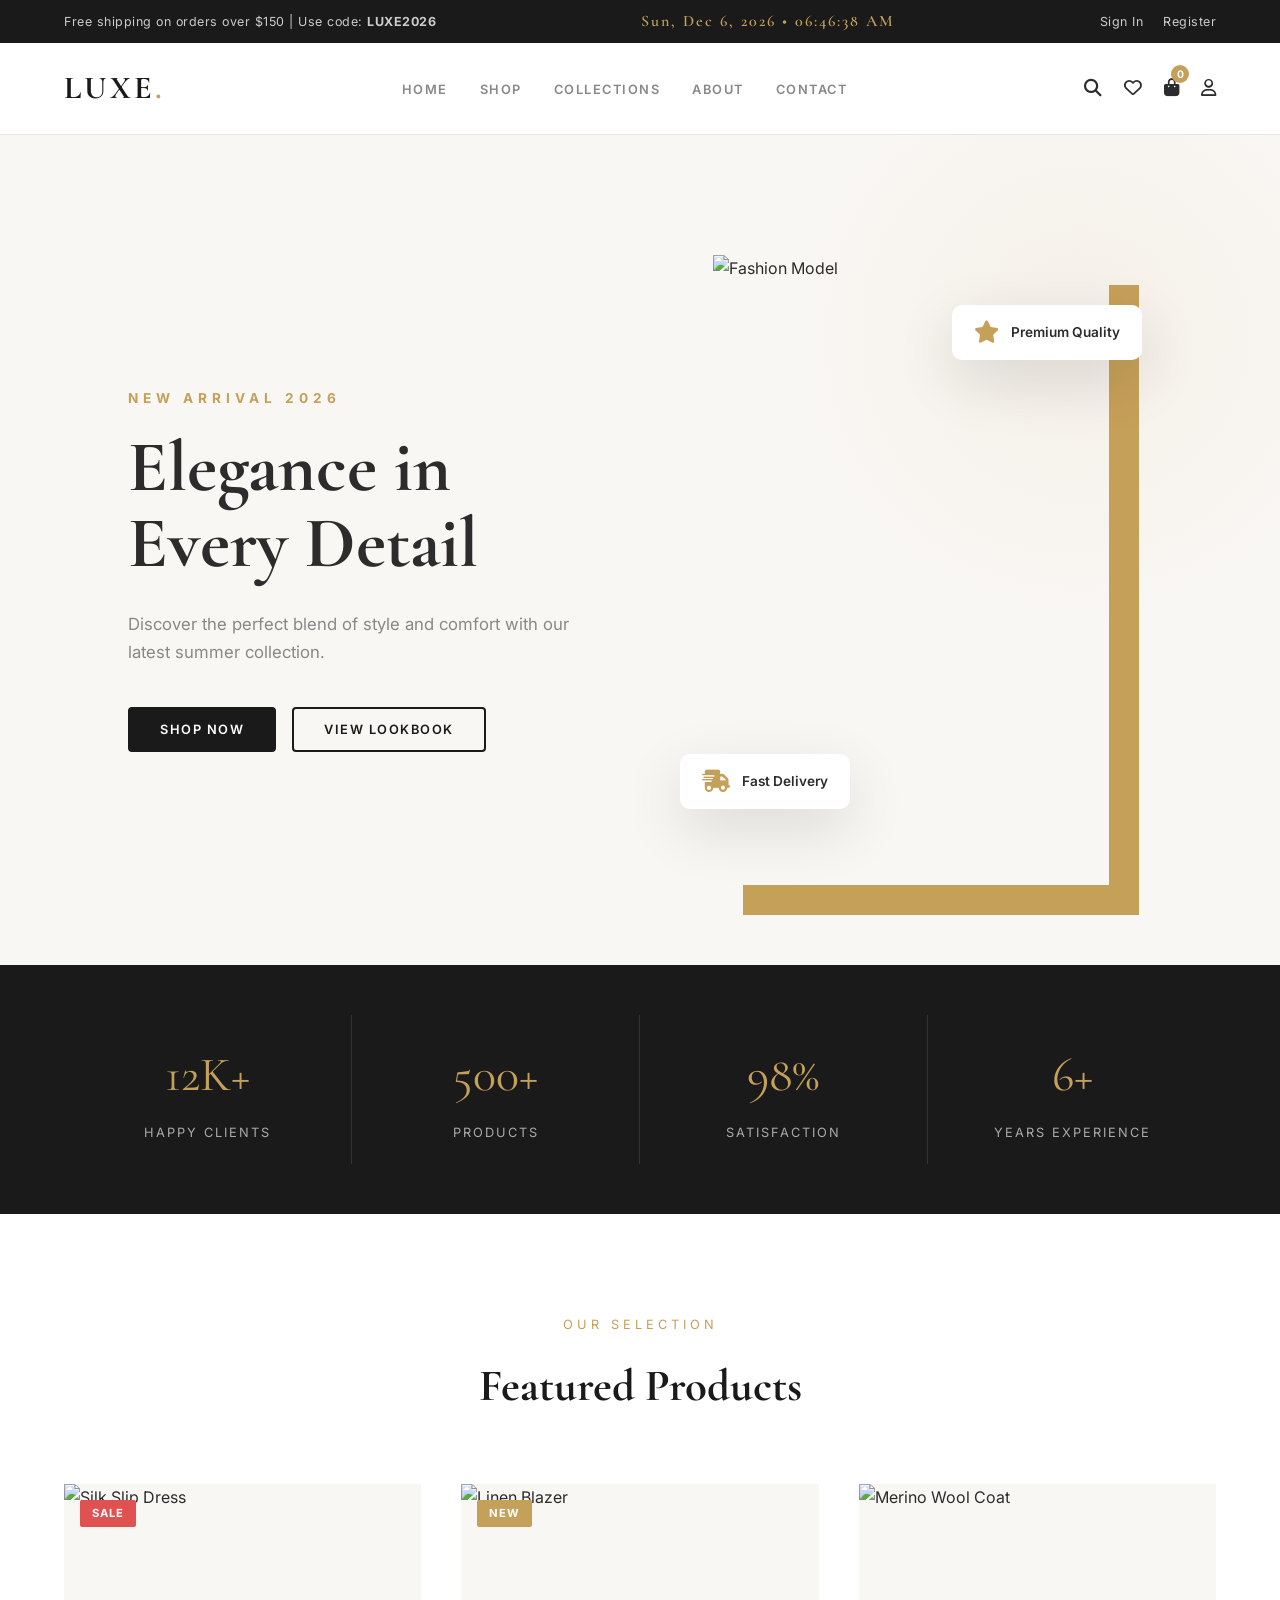
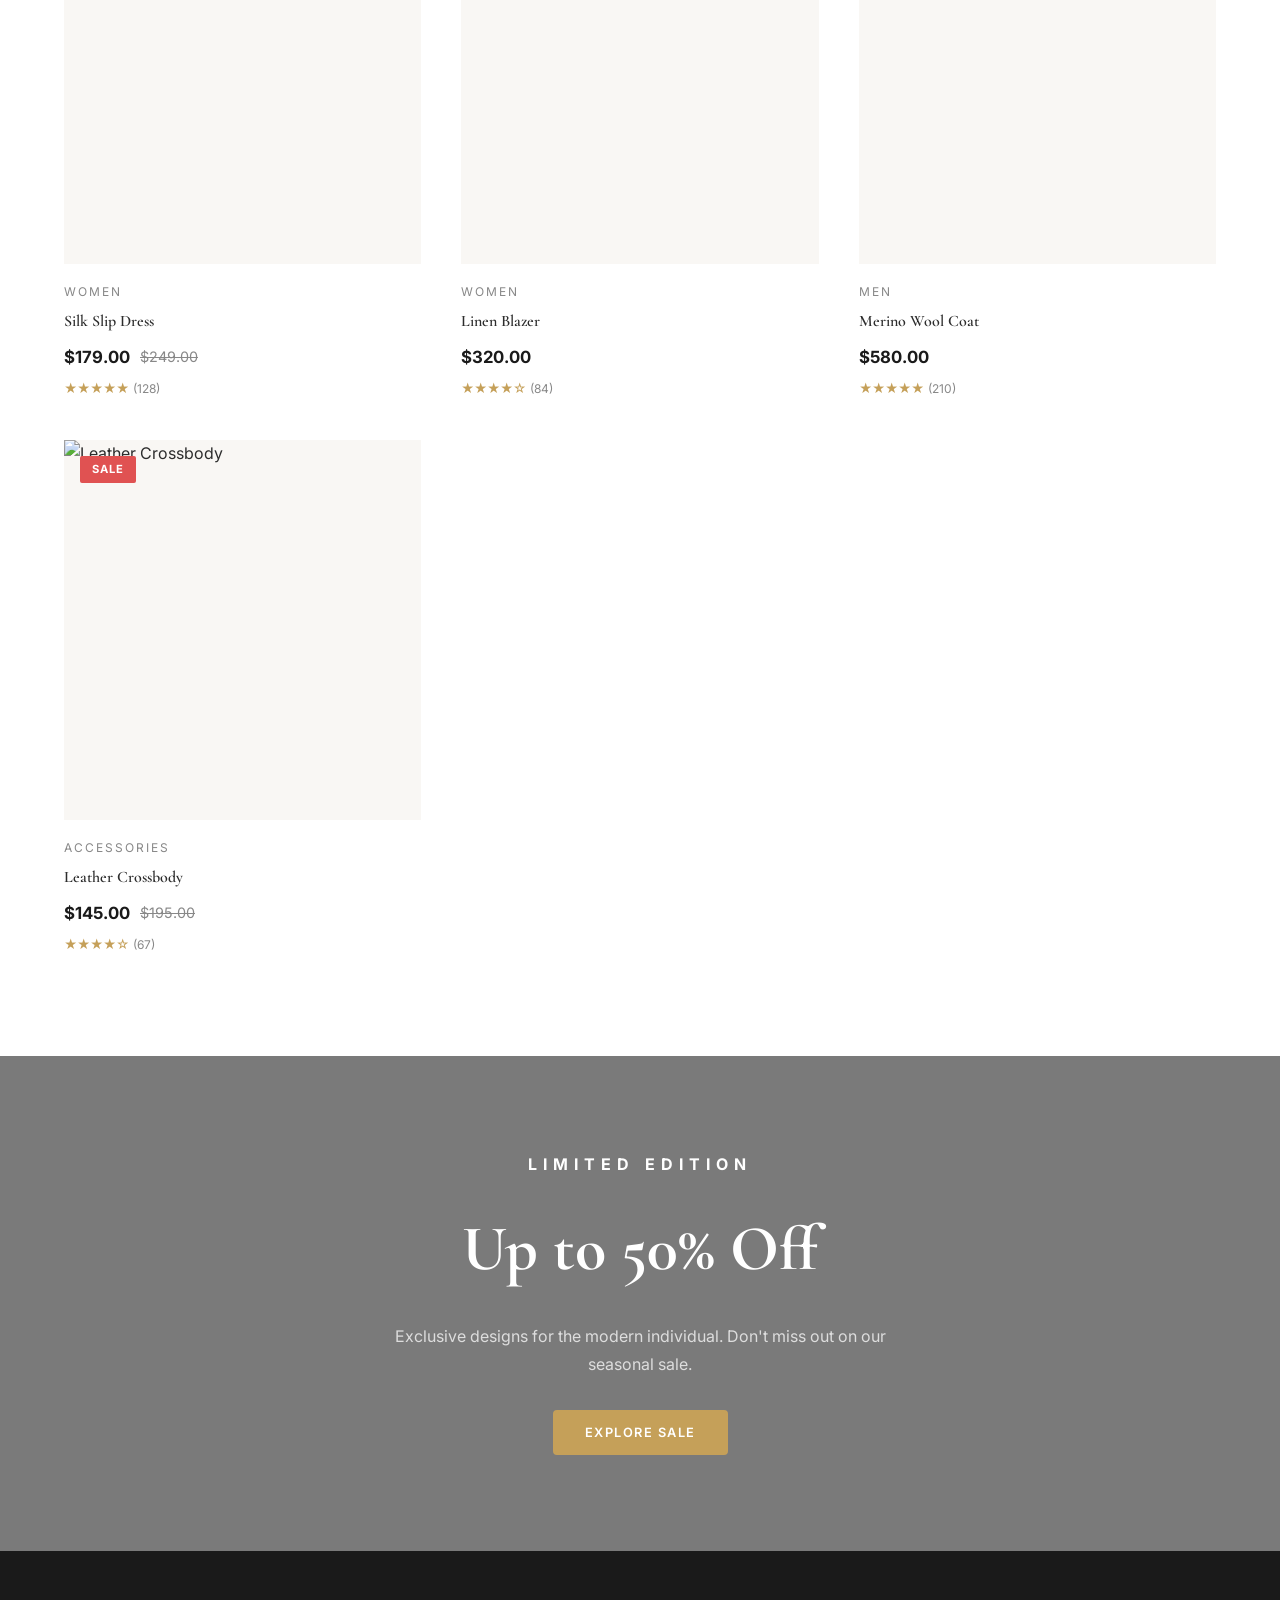
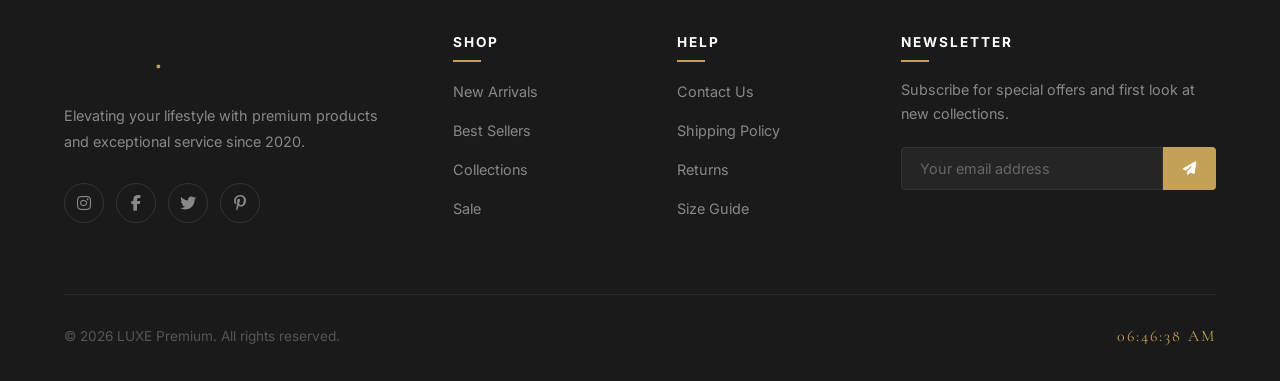
==== commit de30d745: "Initial commit" ====
--- a/index.html
+++ b/index.html
@@ -4,731 +4,19 @@
     <meta charset="UTF-8">
     <meta name="viewport" content="width=device-width, initial-scale=1.0">
     <title>LUXE — Premium E-commerce Experience</title>
+    <!-- Font Awesome Icons -->
     <link rel="stylesheet" href="https://cdnjs.cloudflare.com/ajax/libs/font-awesome/6.4.0/css/all.min.css">
+    <!-- Google Fonts -->
     <link href="https://fonts.googleapis.com/css2?family=Cormorant+Garamond:wght@400;600;700&family=Inter:wght@300;400;500;600&display=swap" rel="stylesheet">
-    <style>
-/* =============================================
-   LUXE Premium — Main Stylesheet
-   ============================================= */
-
-:root {
-    --primary:      #1a1a1a;
-    --accent:       #c5a059;
-    --accent-light: #e8cfa0;
-    --bg:           #ffffff;
-    --bg-alt:       #f9f7f4;
-    --text:         #2c2c2c;
-    --text-muted:   #888888;
-    --border:       #e8e4de;
-    --white:        #ffffff;
-    --success:      #4caf80;
-    --error:        #e05252;
-    --transition:   all 0.4s cubic-bezier(0.165, 0.84, 0.44, 1);
-    --shadow:       0 10px 40px rgba(0,0,0,0.07);
-    --shadow-lg:    0 20px 60px rgba(0,0,0,0.12);
-    --radius:       4px;
-    --font-serif:   'Cormorant Garamond', serif;
-    --font-sans:    'Inter', sans-serif;
-}
-
-*, *::before, *::after { margin: 0; padding: 0; box-sizing: border-box; }
-html { scroll-behavior: smooth; }
-
-body {
-    font-family: var(--font-sans);
-    color: var(--text);
-    background: var(--bg);
-    line-height: 1.7;
-    overflow-x: hidden;
-}
-
-h1, h2, h3, .logo { font-family: var(--font-serif); }
-ul { list-style: none; }
-a { text-decoration: none; color: inherit; transition: var(--transition); }
-img { max-width: 100%; display: block; }
-input, textarea, select, button { font-family: var(--font-sans); }
-
-/* ---- Page System ---- */
-.page { display: none; }
-.page.active { display: block; }
-
-/* ---- Top Bar ---- */
-.top-bar {
-    background: var(--primary);
-    color: #ccc;
-    font-size: 0.78rem;
-    display: flex;
-    justify-content: space-between;
-    align-items: center;
-    padding: 8px 5%;
-    letter-spacing: 0.5px;
-}
-.top-bar a { color: #ccc; }
-.top-bar a:hover { color: var(--accent); }
-.live-clock {
-    font-family: var(--font-serif);
-    font-size: 1rem;
-    color: var(--accent);
-    letter-spacing: 2px;
-    font-weight: 600;
-}
-
-/* ---- Header / Nav ---- */
-#site-header {
-    position: sticky;
-    top: 0;
-    background: rgba(255,255,255,0.97);
-    backdrop-filter: blur(12px);
-    z-index: 900;
-    border-bottom: 1px solid var(--border);
-    transition: var(--transition);
-}
-.main-nav {
-    max-width: 1400px;
-    margin: 0 auto;
-    padding: 18px 5%;
-    display: flex;
-    align-items: center;
-    gap: 40px;
-    position: relative;
-}
-.logo {
-    font-size: 2rem;
-    font-weight: 700;
-    letter-spacing: 3px;
-    color: var(--primary);
-    white-space: nowrap;
-    cursor: pointer;
-}
-.logo span { color: var(--accent); }
-.nav-links {
-    display: flex;
-    gap: 32px;
-    flex: 1;
-    justify-content: center;
-}
-.nav-links a {
-    font-size: 0.8rem;
-    font-weight: 600;
-    text-transform: uppercase;
-    letter-spacing: 1.5px;
-    color: var(--text-muted);
-    position: relative;
-    padding-bottom: 4px;
-    cursor: pointer;
-}
-.nav-links a::after {
-    content: '';
-    position: absolute;
-    bottom: 0; left: 0;
-    width: 0; height: 2px;
-    background: var(--accent);
-    transition: var(--transition);
-}
-.nav-links a:hover, .nav-links a.active { color: var(--primary); }
-.nav-links a:hover::after, .nav-links a.active::after { width: 100%; }
-.nav-actions {
-    display: flex;
-    gap: 22px;
-    align-items: center;
-}
-.nav-icon {
-    position: relative;
-    font-size: 1.1rem;
-    color: var(--text);
-    cursor: pointer;
-}
-.nav-icon:hover { color: var(--accent); }
-.badge {
-    position: absolute;
-    top: -8px; right: -10px;
-    background: var(--accent);
-    color: var(--white);
-    font-size: 0.65rem;
-    font-weight: 700;
-    width: 18px; height: 18px;
-    border-radius: 50%;
-    display: flex;
-    justify-content: center;
-    align-items: center;
-}
-.menu-toggle {
-    display: none;
-    background: none;
-    border: none;
-    font-size: 1.3rem;
-    cursor: pointer;
-    color: var(--text);
-}
-
-/* ---- Buttons ---- */
-.btn {
-    display: inline-flex;
-    align-items: center;
-    gap: 8px;
-    padding: 13px 30px;
-    font-size: 0.8rem;
-    font-weight: 600;
-    text-transform: uppercase;
-    letter-spacing: 1.5px;
-    cursor: pointer;
-    border: 2px solid transparent;
-    transition: var(--transition);
-    border-radius: var(--radius);
-}
-.btn-primary  { background: var(--primary); color: var(--white); border-color: var(--primary); }
-.btn-primary:hover { background: var(--accent); border-color: var(--accent); transform: translateY(-2px); }
-.btn-secondary { background: transparent; color: var(--primary); border-color: var(--primary); }
-.btn-secondary:hover { background: var(--primary); color: var(--white); transform: translateY(-2px); }
-.btn-accent { background: var(--accent); color: var(--white); border-color: var(--accent); }
-.btn-accent:hover { background: #b08a45; transform: translateY(-2px); }
-.btn-sm { padding: 9px 20px; font-size: 0.75rem; }
-.btn-full { width: 100%; justify-content: center; }
-
-/* ---- Section Headers ---- */
-.section-header {
-    text-align: center;
-    margin-bottom: 60px;
-}
-.subtitle {
-    display: block;
-    font-size: 0.8rem;
-    text-transform: uppercase;
-    letter-spacing: 4px;
-    color: var(--accent);
-    margin-bottom: 12px;
-}
-.section-header h2 {
-    font-size: 2.8rem;
-    color: var(--primary);
-}
-
-/* ---- HOMEPAGE HERO ---- */
-.hero {
-    min-height: 92vh;
-    display: flex;
-    align-items: center;
-    padding: 120px 10% 80px;
-    background: var(--bg-alt);
-    gap: 60px;
-    position: relative;
-    overflow: hidden;
-}
-.hero::before {
-    content: '';
-    position: absolute;
-    top: -100px; right: -100px;
-    width: 600px; height: 600px;
-    background: radial-gradient(circle, rgba(197,160,89,0.08) 0%, transparent 70%);
-    border-radius: 50%;
-}
-.hero-content { flex: 1; z-index: 2; }
-.hero-content h2 {
-    font-family: var(--font-sans);
-    font-size: 0.85rem;
-    color: var(--accent);
-    text-transform: uppercase;
-    letter-spacing: 5px;
-    margin-bottom: 20px;
-}
-.hero-content h1 { font-size: 4.5rem; line-height: 1.05; margin-bottom: 28px; }
-.hero-content p { font-size: 1.05rem; color: var(--text-muted); max-width: 460px; margin-bottom: 40px; }
-.hero-btns { display: flex; gap: 16px; flex-wrap: wrap; }
-.hero-image { flex: 1; position: relative; display: flex; justify-content: center; }
-.image-wrapper {
-    width: 82%;
-    height: 70vh;
-    overflow: hidden;
-    box-shadow: 30px 30px 0 var(--accent);
-}
-.image-wrapper img { width: 100%; height: 100%; object-fit: cover; transition: transform 1.2s ease; }
-.hero-image:hover img { transform: scale(1.05); }
-.floating-card {
-    position: absolute;
-    background: var(--white);
-    padding: 16px 22px;
-    display: flex;
-    align-items: center;
-    gap: 12px;
-    box-shadow: var(--shadow-lg);
-    border-radius: 10px;
-    z-index: 3;
-    animation: float 4s ease-in-out infinite;
-    font-size: 0.85rem;
-    font-weight: 600;
-}
-.card-1 { top: 8%; right: 2%; }
-.card-2 { bottom: 12%; left: 2%; animation-delay: 2s; }
-.floating-card i { color: var(--accent); font-size: 1.4rem; }
-
-@keyframes float {
-    0%,100% { transform: translateY(0); }
-    50%      { transform: translateY(-14px); }
-}
-
-/* ---- Stats Strip ---- */
-.stats-strip {
-    background: var(--primary);
-    color: var(--white);
-    display: grid;
-    grid-template-columns: repeat(4, 1fr);
-    text-align: center;
-    padding: 50px 5%;
-}
-.stat-item { padding: 20px; border-right: 1px solid #333; }
-.stat-item:last-child { border-right: none; }
-.stat-num  { font-family: var(--font-serif); font-size: 3rem; color: var(--accent); }
-.stat-label { font-size: 0.8rem; text-transform: uppercase; letter-spacing: 2px; color: #aaa; margin-top: 6px; }
-
-/* ---- Products Grid ---- */
-.products-section { padding: 100px 5%; }
-.product-grid {
-    display: grid;
-    grid-template-columns: repeat(auto-fill, minmax(280px, 1fr));
-    gap: 40px;
-}
-.product-card {
-    position: relative;
-    transition: var(--transition);
-}
-.product-card:hover { transform: translateY(-4px); }
-.product-img {
-    position: relative;
-    height: 380px;
-    overflow: hidden;
-    background: var(--bg-alt);
-}
-.product-img img { width: 100%; height: 100%; object-fit: cover; transition: transform 0.8s ease; }
-.product-card:hover .product-img img { transform: scale(1.08); }
-.product-badge {
-    position: absolute;
-    top: 16px; left: 16px;
-    background: var(--accent);
-    color: var(--white);
-    padding: 4px 12px;
-    font-size: 0.7rem;
-    font-weight: 700;
-    text-transform: uppercase;
-    letter-spacing: 1px;
-    border-radius: 2px;
-}
-.badge-sale { background: var(--error); }
-.product-actions {
-    position: absolute;
-    bottom: -60px;
-    left: 0; width: 100%;
-    display: flex;
-    justify-content: center;
-    gap: 10px;
-    padding: 16px;
-    transition: var(--transition);
-    opacity: 0;
-}
-.product-card:hover .product-actions { bottom: 0; opacity: 1; }
-.action-btn {
-    width: 44px; height: 44px;
-    background: var(--white);
-    display: flex;
-    justify-content: center;
-    align-items: center;
-    border-radius: 50%;
-    cursor: pointer;
-    box-shadow: var(--shadow);
-    transition: var(--transition);
-    border: none;
-    font-size: 1rem;
-    color: var(--text);
-}
-.action-btn:hover { background: var(--primary); color: var(--white); }
-.action-btn.wishlist-active { background: var(--accent); color: var(--white); }
-.product-info { padding: 18px 0 0; }
-.product-category {
-    font-size: 0.75rem;
-    text-transform: uppercase;
-    letter-spacing: 2px;
-    color: var(--text-muted);
-    margin-bottom: 6px;
-}
-.product-title { font-size: 1rem; font-weight: 600; margin-bottom: 8px; }
-.product-price-row { display: flex; align-items: center; gap: 10px; }
-.product-price { font-weight: 700; color: var(--primary); font-size: 1.05rem; }
-.product-old-price { color: var(--text-muted); text-decoration: line-through; font-size: 0.9rem; }
-.product-stars { color: var(--accent); font-size: 0.8rem; margin-top: 6px; }
-
-/* ---- Banner CTA ---- */
-.banner-section {
-    height: 55vh;
-    background: linear-gradient(rgba(0,0,0,0.52),rgba(0,0,0,0.52)),
-                url('https://images.unsplash.com/photo-1441986300917-64674bd600d8?w=1600&q=80')
-                center/cover fixed;
-    display: flex;
-    justify-content: center;
-    align-items: center;
-    text-align: center;
-    color: var(--white);
-}
-.banner-content h2 { font-size: 1rem; text-transform: uppercase; letter-spacing: 6px; margin-bottom: 16px; font-family: var(--font-sans); }
-.banner-content h3 { font-family: var(--font-serif); font-size: 4rem; margin-bottom: 20px; }
-.banner-content p  { max-width: 560px; margin: 0 auto 32px; color: #ddd; }
-
-/* ---- Collections Grid ---- */
-.collections-grid {
-    display: grid;
-    grid-template-columns: repeat(3, 1fr);
-    gap: 24px;
-    padding: 80px 5%;
-}
-.collection-card {
-    position: relative;
-    overflow: hidden;
-    height: 420px;
-    cursor: pointer;
-    border-radius: var(--radius);
-}
-.collection-card img { width: 100%; height: 100%; object-fit: cover; transition: transform 0.8s ease; }
-.collection-card:hover img { transform: scale(1.08); }
-.collection-overlay {
-    position: absolute;
-    inset: 0;
-    background: linear-gradient(to top, rgba(0,0,0,0.65) 0%, transparent 60%);
-    display: flex;
-    flex-direction: column;
-    justify-content: flex-end;
-    padding: 32px;
-    color: var(--white);
-}
-.collection-overlay h3 { font-size: 1.8rem; margin-bottom: 6px; }
-.collection-overlay span { font-size: 0.8rem; opacity: 0.8; text-transform: uppercase; letter-spacing: 2px; }
-
-/* ---- Page Hero ---- */
-.page-hero {
-    background: var(--bg-alt);
-    padding: 80px 5%;
-    text-align: center;
-    border-bottom: 1px solid var(--border);
-}
-.page-hero h1 { font-size: 3rem; margin-bottom: 12px; }
-.page-hero p  { color: var(--text-muted); font-size: 1.05rem; }
-.breadcrumb { font-size: 0.82rem; color: var(--text-muted); margin-top: 16px; }
-.breadcrumb a { color: var(--accent); cursor: pointer; }
-
-/* ---- Shop Layout ---- */
-.shop-layout { display: grid; grid-template-columns: 240px 1fr; gap: 50px; padding: 60px 5%; }
-.filter-sidebar h3 { font-size: 1rem; text-transform: uppercase; letter-spacing: 2px; margin-bottom: 16px; }
-.filter-group { margin-bottom: 32px; border-top: 1px solid var(--border); padding-top: 24px; }
-.filter-group h4 { font-size: 0.8rem; text-transform: uppercase; letter-spacing: 1.5px; margin-bottom: 14px; color: var(--text-muted); }
-.filter-option { display: flex; align-items: center; gap: 10px; margin-bottom: 10px; font-size: 0.9rem; cursor: pointer; }
-.filter-option input[type=radio], .filter-option input[type=checkbox] { accent-color: var(--accent); }
-.shop-toolbar {
-    display: flex;
-    justify-content: space-between;
-    align-items: center;
-    margin-bottom: 32px;
-    padding-bottom: 20px;
-    border-bottom: 1px solid var(--border);
-    flex-wrap: wrap;
-    gap: 16px;
-}
-.shop-toolbar span { color: var(--text-muted); font-size: 0.9rem; }
-.sort-select { padding: 8px 14px; border: 1px solid var(--border); background: var(--bg); font-size: 0.85rem; outline: none; border-radius: var(--radius); cursor: pointer; }
-.search-bar { display: flex; gap: 8px; }
-.search-bar input { padding: 8px 14px; border: 1px solid var(--border); border-radius: 4px; font-size: 0.85rem; outline: none; }
-
-/* ---- Cart Page ---- */
-.cart-layout {
-    display: grid;
-    grid-template-columns: 1fr 360px;
-    gap: 40px;
-    padding: 60px 5%;
-    max-width: 1300px;
-    margin: 0 auto;
-}
-.cart-table { width: 100%; border-collapse: collapse; }
-.cart-table th {
-    text-align: left;
-    padding: 14px 12px;
-    font-size: 0.75rem;
-    text-transform: uppercase;
-    letter-spacing: 1.5px;
-    color: var(--text-muted);
-    border-bottom: 2px solid var(--border);
-}
-.cart-table td { padding: 20px 12px; border-bottom: 1px solid var(--border); vertical-align: middle; }
-.cart-product { display: flex; align-items: center; gap: 16px; }
-.cart-product img { width: 80px; height: 100px; object-fit: cover; }
-.cart-product h4 { font-size: 0.95rem; margin-bottom: 4px; }
-.qty-control { display: flex; align-items: center; gap: 8px; }
-.qty-control button {
-    width: 32px; height: 32px;
-    background: var(--bg-alt);
-    border: 1px solid var(--border);
-    cursor: pointer;
-    border-radius: var(--radius);
-    font-size: 1rem;
-    transition: var(--transition);
-}
-.qty-control button:hover { background: var(--primary); color: var(--white); }
-.qty-control span { min-width: 28px; text-align: center; font-weight: 600; }
-.cart-remove { background: none; border: none; color: var(--error); cursor: pointer; font-size: 0.85rem; }
-.order-summary {
-    background: var(--bg-alt);
-    padding: 32px;
-    border: 1px solid var(--border);
-    border-radius: var(--radius);
-    position: sticky;
-    top: 90px;
-    height: fit-content;
-}
-.order-summary h3 { font-size: 1.5rem; margin-bottom: 24px; }
-.summary-row { display: flex; justify-content: space-between; margin-bottom: 14px; font-size: 0.95rem; }
-.summary-row.total { font-weight: 700; font-size: 1.15rem; border-top: 2px solid var(--border); padding-top: 16px; margin-top: 8px; }
-.cart-empty { text-align: center; padding: 80px 5%; }
-.cart-empty i { font-size: 4rem; color: var(--border); margin-bottom: 20px; }
-.cart-empty h2 { font-size: 2rem; margin-bottom: 12px; }
-.cart-empty p { color: var(--text-muted); margin-bottom: 28px; }
-
-/* ---- Wishlist ---- */
-.wishlist-empty { text-align: center; padding: 100px 5%; }
-.wishlist-empty i { font-size: 4rem; color: var(--border); margin-bottom: 20px; }
-.wishlist-empty h2 { font-size: 2rem; margin-bottom: 12px; }
-.wishlist-empty p  { color: var(--text-muted); }
-
-/* ---- Auth Pages ---- */
-.auth-page {
-    min-height: 100vh;
-    display: grid;
-    grid-template-columns: 1fr 1fr;
-}
-.auth-visual {
-    background: url('https://images.unsplash.com/photo-1469334031218-e382a71b716b?w=1200&q=80')
-                center/cover;
-    position: relative;
-}
-.auth-visual::after {
-    content: '';
-    position: absolute;
-    inset: 0;
-    background: rgba(26,26,26,0.45);
-}
-.auth-visual-content {
-    position: relative;
-    z-index: 2;
-    padding: 60px;
-    color: white;
-    display: flex;
-    flex-direction: column;
-    justify-content: flex-end;
-    height: 100%;
-}
-.auth-visual-content h2 { font-size: 3rem; margin-bottom: 16px; }
-.auth-visual-content p  { font-size: 1.05rem; opacity: 0.85; max-width: 380px; }
-.auth-form-side {
-    display: flex;
-    flex-direction: column;
-    justify-content: center;
-    padding: 80px 10%;
-    background: var(--bg);
-}
-.auth-form-side .logo { font-size: 2rem; margin-bottom: 40px; }
-.auth-form-side h1 { font-size: 2.4rem; margin-bottom: 8px; }
-.auth-form-side > p { color: var(--text-muted); margin-bottom: 36px; }
-
-/* ---- Forms ---- */
-.form-group { margin-bottom: 22px; }
-.form-row { display: grid; grid-template-columns: 1fr 1fr; gap: 16px; }
-.form-group label { display: block; font-size: 0.8rem; font-weight: 600; text-transform: uppercase; letter-spacing: 1px; margin-bottom: 8px; }
-.form-group input,
-.form-group textarea,
-.form-group select {
-    width: 100%;
-    padding: 13px 16px;
-    border: 1.5px solid var(--border);
-    background: var(--bg);
-    color: var(--text);
-    font-size: 0.95rem;
-    border-radius: var(--radius);
-    transition: var(--transition);
-    outline: none;
-}
-.form-group input:focus,
-.form-group textarea:focus,
-.form-group select:focus { border-color: var(--accent); box-shadow: 0 0 0 3px rgba(197,160,89,0.15); }
-.form-group textarea { resize: vertical; min-height: 120px; }
-.form-hint { font-size: 0.8rem; color: var(--text-muted); margin-top: 6px; }
-.form-divider { text-align: center; position: relative; margin: 24px 0; }
-.form-divider::before { content: ''; position: absolute; left: 0; top: 50%; width: 100%; height: 1px; background: var(--border); }
-.form-divider span { position: relative; background: var(--bg); padding: 0 14px; color: var(--text-muted); font-size: 0.85rem; }
-
-/* ---- About Page ---- */
-.about-hero { position: relative; height: 60vh; overflow: hidden; }
-.about-hero img { width: 100%; height: 100%; object-fit: cover; }
-.about-hero-overlay {
-    position: absolute; inset: 0;
-    background: rgba(0,0,0,0.45);
-    display: flex; flex-direction: column;
-    justify-content: center; align-items: center;
-    text-align: center; color: var(--white);
-}
-.about-hero-overlay h1 { font-size: 4rem; }
-.about-hero-overlay p  { font-size: 1.1rem; max-width: 600px; margin-top: 16px; opacity: 0.9; }
-.about-story { display: grid; grid-template-columns: 1fr 1fr; gap: 80px; padding: 100px 10%; align-items: center; }
-.about-story img { box-shadow: 20px 20px 0 var(--accent); width: 100%; }
-.about-story h2 { font-size: 2.8rem; margin-bottom: 24px; }
-.about-story p  { color: var(--text-muted); margin-bottom: 18px; }
-.team-grid { display: grid; grid-template-columns: repeat(3,1fr); gap: 40px; padding: 0 5% 100px; }
-.team-card { text-align: center; }
-.team-card img { width: 100%; height: 340px; object-fit: cover; margin-bottom: 20px; filter: grayscale(20%); transition: var(--transition); }
-.team-card:hover img { filter: grayscale(0%); }
-.team-card h3 { font-size: 1.4rem; }
-.team-card p  { color: var(--accent); font-size: 0.85rem; text-transform: uppercase; letter-spacing: 1px; }
-.values-section { background: var(--bg-alt); padding: 80px 5%; }
-.values-grid { display: grid; grid-template-columns: repeat(3,1fr); gap: 40px; margin-top: 50px; }
-.value-card { background: var(--white); padding: 40px; border: 1px solid var(--border); border-radius: var(--radius); }
-.value-card i { font-size: 2rem; color: var(--accent); margin-bottom: 20px; }
-.value-card h3 { font-size: 1.3rem; margin-bottom: 12px; }
-.value-card p { color: var(--text-muted); font-size: 0.9rem; }
-
-/* ---- Contact Page ---- */
-.contact-layout { display: grid; grid-template-columns: 1fr 1fr; gap: 80px; padding: 80px 5%; max-width: 1200px; margin: 0 auto; }
-.contact-info h2 { font-size: 2.6rem; margin-bottom: 20px; }
-.contact-info > p  { color: var(--text-muted); margin-bottom: 36px; }
-.contact-item { display: flex; gap: 20px; margin-bottom: 32px; align-items: flex-start; }
-.contact-icon { width: 50px; height: 50px; background: var(--bg-alt); border: 1px solid var(--border); display: flex; justify-content: center; align-items: center; color: var(--accent); font-size: 1.2rem; flex-shrink: 0; border-radius: var(--radius); }
-.contact-item h4 { font-size: 0.8rem; text-transform: uppercase; letter-spacing: 1px; margin-bottom: 4px; }
-.contact-item p  { color: var(--text-muted); font-size: 0.95rem; }
-.contact-form { background: var(--bg-alt); padding: 48px; border: 1px solid var(--border); border-radius: var(--radius); }
-.contact-form h3 { font-size: 1.8rem; margin-bottom: 28px; }
-
-/* ---- Checkout ---- */
-.checkout-layout { display: grid; grid-template-columns: 1fr 400px; gap: 50px; padding: 60px 5%; max-width: 1300px; margin: 0 auto; }
-.checkout-section { background: var(--bg-alt); padding: 36px; border: 1px solid var(--border); border-radius: var(--radius); margin-bottom: 24px; }
-.checkout-section h3 { font-size: 1.3rem; margin-bottom: 24px; padding-bottom: 16px; border-bottom: 1px solid var(--border); }
-.checkout-summary-item { display: flex; gap: 16px; margin-bottom: 20px; padding-bottom: 20px; border-bottom: 1px solid var(--border); }
-.checkout-summary-item img { width: 70px; height: 90px; object-fit: cover; }
-.checkout-summary-item h4 { font-size: 0.9rem; margin-bottom: 4px; }
-.checkout-summary-item p { color: var(--text-muted); font-size: 0.85rem; }
-.checkout-summary-item strong { display: block; margin-top: 4px; }
-
-/* ---- Footer ---- */
-footer {
-    background: var(--primary);
-    color: var(--white);
-    padding: 80px 5% 30px;
-}
-.footer-grid {
-    display: grid;
-    grid-template-columns: 2fr 1fr 1fr 1.8fr;
-    gap: 60px;
-    margin-bottom: 60px;
-}
-.footer-brand .logo { font-size: 2rem; margin-bottom: 18px; }
-.footer-brand p { color: #888; margin-bottom: 28px; line-height: 1.8; font-size: 0.9rem; }
-.social-links { display: flex; gap: 12px; }
-.social-links a { width: 40px; height: 40px; border: 1px solid #333; display: flex; justify-content: center; align-items: center; border-radius: 50%; color: #888; transition: var(--transition); }
-.social-links a:hover { background: var(--accent); border-color: var(--accent); color: var(--white); }
-.footer-col h4 { font-size: 0.85rem; text-transform: uppercase; letter-spacing: 2px; margin-bottom: 24px; position: relative; }
-.footer-col h4::after { content: ''; position: absolute; bottom: -8px; left: 0; width: 28px; height: 2px; background: var(--accent); }
-.footer-col ul li { margin-bottom: 12px; }
-.footer-col ul li a { color: #888; font-size: 0.9rem; cursor: pointer; }
-.footer-col ul li a:hover { color: var(--accent); padding-left: 5px; }
-.footer-col p { color: #888; font-size: 0.9rem; margin-bottom: 20px; }
-.newsletter-form { display: flex; }
-.newsletter-form input { flex: 1; padding: 12px 18px; background: #252525; border: 1px solid #333; color: var(--white); outline: none; font-size: 0.9rem; border-radius: var(--radius) 0 0 var(--radius); }
-.newsletter-form input::placeholder { color: #666; }
-.newsletter-form button { padding: 0 20px; background: var(--accent); border: none; color: var(--white); cursor: pointer; border-radius: 0 var(--radius) var(--radius) 0; transition: var(--transition); }
-.newsletter-form button:hover { background: #b08a45; }
-.footer-bottom { border-top: 1px solid #2a2a2a; padding-top: 28px; display: flex; justify-content: space-between; align-items: center; color: #555; font-size: 0.85rem; }
-#footer-clock { font-family: var(--font-serif); color: var(--accent); font-size: 1rem; letter-spacing: 2px; }
-
-/* ---- Reveal Animations ---- */
-.reveal {
-    opacity: 0;
-    transform: translateY(28px);
-    transition: opacity 0.8s ease, transform 0.8s cubic-bezier(0.165, 0.84, 0.44, 1);
-}
-.reveal.visible { opacity: 1; transform: translateY(0); }
-
-/* ---- Loader ---- */
-.loader { position: fixed; inset: 0; background: var(--white); display: flex; justify-content: center; align-items: center; z-index: 9999; transition: opacity 0.5s, visibility 0.5s; }
-.loader-ring { width: 50px; height: 50px; border: 3px solid var(--bg-alt); border-top-color: var(--accent); border-radius: 50%; animation: spin 1s linear infinite; }
-.loader.hidden { opacity: 0; visibility: hidden; }
-@keyframes spin { to { transform: rotate(360deg); } }
-
-/* ---- Flash ---- */
-.flash {
-    padding: 14px 20px;
-    font-size: 0.9rem;
-    border-radius: var(--radius);
-    margin-bottom: 20px;
-    display: flex;
-    align-items: center;
-    gap: 10px;
-}
-.flash-success { background: #ecfdf5; color: #047857; border: 1px solid #6ee7b7; }
-.flash-error   { background: #fef2f2; color: #b91c1c; border: 1px solid #fca5a5; }
-
-/* ---- Account Page ---- */
-.account-layout { display: grid; grid-template-columns: 240px 1fr; gap: 40px; padding: 60px 5%; max-width: 1200px; margin: 0 auto; }
-.account-sidebar { background: var(--bg-alt); padding: 30px; border-radius: var(--radius); height: fit-content; }
-.account-sidebar h3 { font-size: 1.3rem; margin-bottom: 20px; }
-.account-nav a {
-    display: flex;
-    align-items: center;
-    gap: 10px;
-    padding: 12px 16px;
-    border-radius: var(--radius);
-    font-size: 0.9rem;
-    color: var(--text-muted);
-    margin-bottom: 4px;
-    transition: var(--transition);
-    cursor: pointer;
-}
-.account-nav a:hover, .account-nav a.active { background: var(--white); color: var(--primary); box-shadow: var(--shadow); }
-.account-nav a i { width: 16px; color: var(--accent); }
-.account-main h2 { font-size: 2rem; margin-bottom: 30px; }
-.orders-table { width: 100%; border-collapse: collapse; }
-.orders-table th { text-align: left; padding: 12px; font-size: 0.78rem; text-transform: uppercase; letter-spacing: 1px; color: var(--text-muted); border-bottom: 2px solid var(--border); }
-.orders-table td { padding: 16px 12px; border-bottom: 1px solid var(--border); font-size: 0.9rem; }
-.status-badge { padding: 4px 12px; border-radius: 20px; font-size: 0.75rem; font-weight: 600; text-transform: capitalize; }
-.status-delivered  { background: #dcfce7; color: #15803d; }
-.status-shipped    { background: #e0f2fe; color: #0369a1; }
-.status-processing { background: #dbeafe; color: #1e40af; }
-
-/* ---- Responsive ---- */
-@media (max-width: 1100px) {
-    .hero { flex-direction: column; padding-top: 120px; text-align: center; }
-    .hero-content h1 { font-size: 3rem; }
-    .hero-content p, .hero-btns { margin: 0 auto 28px; justify-content: center; }
-    .image-wrapper { width: 100%; height: 50vh; box-shadow: none; }
-    .stats-strip { grid-template-columns: repeat(2,1fr); }
-    .auth-page { grid-template-columns: 1fr; }
-    .auth-visual { display: none; }
-    .about-story, .contact-layout, .checkout-layout { grid-template-columns: 1fr; }
-    .shop-layout { grid-template-columns: 1fr; }
-    .footer-grid { grid-template-columns: 1fr 1fr; }
-    .collections-grid { grid-template-columns: 1fr 1fr; }
-}
-@media (max-width: 768px) {
-    .nav-links { display: none; }
-    .menu-toggle { display: block; }
-    .hero-content h1 { font-size: 2.4rem; }
-    .section-header h2 { font-size: 2rem; }
-    .cart-layout, .account-layout { grid-template-columns: 1fr; }
-    .team-grid, .collections-grid, .values-grid { grid-template-columns: 1fr; }
-    .footer-grid { grid-template-columns: 1fr; }
-    .footer-bottom { flex-direction: column; gap: 10px; text-align: center; }
-    .stats-strip { grid-template-columns: 1fr 1fr; }
-    .form-row { grid-template-columns: 1fr; }
-    .about-story { grid-template-columns: 1fr; gap: 40px; padding: 60px 5%; }
-}
-    </style>
+    <!-- External Stylesheet -->
+    <link rel="stylesheet" href="style.css">
 </head>
 <body>
 
-<!-- Loader -->
+<!-- ======================== LOADER ======================== -->
 <div class="loader"><div class="loader-ring"></div></div>
 
-<!-- Top Bar -->
+<!-- ======================== TOP BAR ======================== -->
 <div class="top-bar">
     <span>Free shipping on orders over $150 | Use code: <strong>LUXE2026</strong></span>
     <span id="live-clock" class="live-clock"></span>
@@ -738,39 +26,49 @@
     </div>
 </div>
 
-<!-- Header -->
+<!-- ======================== HEADER / NAV ======================== -->
 <header id="site-header">
     <nav class="main-nav">
         <div class="logo" onclick="navigate('home')">LUXE<span>.</span></div>
         <ul class="nav-links">
-            <li><a onclick="navigate('home')" data-page="home">Home</a></li>
-            <li><a onclick="navigate('shop')" data-page="shop">Shop</a></li>
+            <li><a onclick="navigate('home')"        data-page="home">Home</a></li>
+            <li><a onclick="navigate('shop')"        data-page="shop">Shop</a></li>
             <li><a onclick="navigate('collections')" data-page="collections">Collections</a></li>
-            <li><a onclick="navigate('about')" data-page="about">About</a></li>
-            <li><a onclick="navigate('contact')" data-page="contact">Contact</a></li>
+            <li><a onclick="navigate('about')"       data-page="about">About</a></li>
+            <li><a onclick="navigate('contact')"     data-page="contact">Contact</a></li>
         </ul>
         <div class="nav-actions">
-            <span class="nav-icon" onclick="navigate('shop')"><i class="fa-solid fa-magnifying-glass"></i></span>
-            <span class="nav-icon" onclick="navigate('wishlist')"><i class="fa-regular fa-heart"></i></span>
+            <span class="nav-icon" onclick="navigate('shop')">
+                <i class="fa-solid fa-magnifying-glass"></i>
+            </span>
+            <span class="nav-icon" onclick="navigate('wishlist')">
+                <i class="fa-regular fa-heart"></i>
+            </span>
             <span class="nav-icon" onclick="navigate('cart')">
                 <i class="fa-solid fa-bag-shopping"></i>
                 <span class="badge" id="cart-badge">0</span>
             </span>
-            <span class="nav-icon" onclick="navigate('account')"><i class="fa-regular fa-user"></i></span>
-            <button class="menu-toggle" onclick="toggleMobileMenu()"><i class="fa-solid fa-bars"></i></button>
+            <span class="nav-icon" onclick="navigate('account')">
+                <i class="fa-regular fa-user"></i>
+            </span>
+            <button class="menu-toggle" onclick="toggleMobileMenu()">
+                <i class="fa-solid fa-bars"></i>
+            </button>
         </div>
     </nav>
 </header>
 
 <!-- ======================== HOME PAGE ======================== -->
 <div id="page-home" class="page active">
+
+    <!-- Hero Section -->
     <section class="hero">
         <div class="hero-content">
             <h2>New Arrival 2026</h2>
             <h1>Elegance in Every Detail</h1>
             <p>Discover the perfect blend of style and comfort with our latest summer collection.</p>
             <div class="hero-btns">
-                <button class="btn btn-primary" onclick="navigate('shop')">Shop Now</button>
+                <button class="btn btn-primary"   onclick="navigate('shop')">Shop Now</button>
                 <button class="btn btn-secondary" onclick="navigate('collections')">View Lookbook</button>
             </div>
         </div>
@@ -789,6 +87,7 @@
         </div>
     </section>
 
+    <!-- Stats Strip -->
     <div class="stats-strip">
         <div class="stat-item"><div class="stat-num">12K+</div><div class="stat-label">Happy Clients</div></div>
         <div class="stat-item"><div class="stat-num">500+</div><div class="stat-label">Products</div></div>
@@ -796,6 +95,7 @@
         <div class="stat-item"><div class="stat-num">6+</div><div class="stat-label">Years Experience</div></div>
     </div>
 
+    <!-- Featured Products -->
     <section class="products-section">
         <div class="section-header">
             <span class="subtitle">Our Selection</span>
@@ -804,6 +104,7 @@
         <div class="product-grid" id="home-product-grid"></div>
     </section>
 
+    <!-- Banner CTA -->
     <section class="banner-section">
         <div class="banner-content">
             <h2>Limited Edition</h2>
@@ -812,7 +113,8 @@
             <button class="btn btn-accent" onclick="navigate('shop')">Explore Sale</button>
         </div>
     </section>
-</div>
+
+</div><!-- /page-home -->
 
 <!-- ======================== SHOP PAGE ======================== -->
 <div id="page-shop" class="page">
@@ -822,6 +124,7 @@
         <div class="breadcrumb"><a onclick="navigate('home')">Home</a> / Shop</div>
     </div>
     <div class="shop-layout">
+        <!-- Sidebar Filters -->
         <aside class="filter-sidebar">
             <h3>Filters</h3>
             <div class="filter-group">
@@ -846,6 +149,7 @@
                 </select>
             </div>
         </aside>
+        <!-- Products Grid -->
         <div>
             <div class="shop-toolbar">
                 <span id="product-count">— products found</span>
@@ -856,7 +160,7 @@
             <div class="product-grid" id="shop-product-grid"></div>
         </div>
     </div>
-</div>
+</div><!-- /page-shop -->
 
 <!-- ======================== COLLECTIONS PAGE ======================== -->
 <div id="page-collections" class="page">
@@ -869,50 +173,46 @@
         <div class="collection-card reveal" onclick="navigate('shop')">
             <img src="https://images.unsplash.com/photo-1469334031218-e382a71b716b?w=800&q=80" alt="Summer Edit">
             <div class="collection-overlay">
-                <h3>Summer Edit</h3>
-                <span>42 Pieces</span>
+                <h3>Summer Edit</h3><span>42 Pieces</span>
             </div>
         </div>
         <div class="collection-card reveal" onclick="navigate('shop')">
             <img src="https://images.unsplash.com/photo-1490481651871-ab68de25d43d?w=800&q=80" alt="Evening Wear">
             <div class="collection-overlay">
-                <h3>Evening Wear</h3>
-                <span>28 Pieces</span>
+                <h3>Evening Wear</h3><span>28 Pieces</span>
             </div>
         </div>
         <div class="collection-card reveal" onclick="navigate('shop')">
             <img src="https://images.unsplash.com/photo-1512436991641-6745cdb1723f?w=800&q=80" alt="Street Style">
             <div class="collection-overlay">
-                <h3>Street Style</h3>
-                <span>55 Pieces</span>
+                <h3>Street Style</h3><span>55 Pieces</span>
             </div>
         </div>
         <div class="collection-card reveal" onclick="navigate('shop')">
             <img src="https://images.unsplash.com/photo-1515886657613-9f3515b0c78f?w=800&q=80" alt="Minimalist">
             <div class="collection-overlay">
-                <h3>Minimalist</h3>
-                <span>34 Pieces</span>
+                <h3>Minimalist</h3><span>34 Pieces</span>
             </div>
         </div>
         <div class="collection-card reveal" onclick="navigate('shop')">
             <img src="https://images.unsplash.com/photo-1434389677669-e08b4cac3105?w=800&q=80" alt="Accessories">
             <div class="collection-overlay">
-                <h3>Accessories</h3>
-                <span>67 Pieces</span>
+                <h3>Accessories</h3><span>67 Pieces</span>
             </div>
         </div>
         <div class="collection-card reveal" onclick="navigate('shop')">
             <img src="https://images.unsplash.com/photo-1539109136881-3be0616acf4b?w=800&q=80" alt="Footwear">
             <div class="collection-overlay">
-                <h3>Footwear</h3>
-                <span>23 Pieces</span>
-            </div>
-        </div>
-    </div>
-</div>
+                <h3>Footwear</h3><span>23 Pieces</span>
+            </div>
+        </div>
+    </div>
+</div><!-- /page-collections -->
 
 <!-- ======================== ABOUT PAGE ======================== -->
 <div id="page-about" class="page">
+
+    <!-- About Hero -->
     <div class="about-hero">
         <img src="https://images.unsplash.com/photo-1558769132-cb1aea458c5e?w=1600&q=80" alt="About LUXE">
         <div class="about-hero-overlay">
@@ -921,6 +221,7 @@
         </div>
     </div>
 
+    <!-- Story -->
     <div class="about-story">
         <img src="https://images.unsplash.com/photo-1445205170230-053b83016050?w=800&q=80" alt="About">
         <div>
@@ -932,6 +233,7 @@
         </div>
     </div>
 
+    <!-- Values -->
     <section class="values-section">
         <div class="section-header">
             <span class="subtitle">What We Stand For</span>
@@ -956,6 +258,7 @@
         </div>
     </section>
 
+    <!-- Team -->
     <section style="padding: 80px 5%;">
         <div class="section-header">
             <span class="subtitle">Meet The Team</span>
@@ -979,7 +282,8 @@
             </div>
         </div>
     </section>
-</div>
+
+</div><!-- /page-about -->
 
 <!-- ======================== CONTACT PAGE ======================== -->
 <div id="page-contact" class="page">
@@ -989,44 +293,34 @@
         <div class="breadcrumb"><a onclick="navigate('home')">Home</a> / Contact</div>
     </div>
     <div class="contact-layout">
+        <!-- Info -->
         <div class="contact-info">
             <h2>Let's Talk</h2>
             <p>Have a question, a styling request, or just want to say hello? Our team is here to help.</p>
             <div class="contact-item">
                 <div class="contact-icon"><i class="fa-solid fa-location-dot"></i></div>
-                <div>
-                    <h4>Our Studio</h4>
-                    <p>14 Fashion District, Milan, Italy 20121</p>
-                </div>
+                <div><h4>Our Studio</h4><p>14 Fashion District, Milan, Italy 20121</p></div>
             </div>
             <div class="contact-item">
                 <div class="contact-icon"><i class="fa-solid fa-envelope"></i></div>
-                <div>
-                    <h4>Email Us</h4>
-                    <p>hello@luxe-premium.com</p>
-                </div>
+                <div><h4>Email Us</h4><p>hello@luxe-premium.com</p></div>
             </div>
             <div class="contact-item">
                 <div class="contact-icon"><i class="fa-solid fa-phone"></i></div>
-                <div>
-                    <h4>Call Us</h4>
-                    <p>+39 02 1234 5678</p>
-                </div>
+                <div><h4>Call Us</h4><p>+39 02 1234 5678</p></div>
             </div>
             <div class="contact-item">
                 <div class="contact-icon"><i class="fa-solid fa-clock"></i></div>
-                <div>
-                    <h4>Working Hours</h4>
-                    <p>Mon – Fri: 9AM – 6PM CET</p>
-                </div>
-            </div>
-        </div>
+                <div><h4>Working Hours</h4><p>Mon – Fri: 9AM – 6PM CET</p></div>
+            </div>
+        </div>
+        <!-- Form -->
         <div class="contact-form">
             <h3>Send a Message</h3>
             <div id="contact-flash"></div>
             <div class="form-row">
                 <div class="form-group">
-                    <label>First Name</label>
+                    <label>First Name *</label>
                     <input type="text" id="contact-fname" placeholder="Sofia">
                 </div>
                 <div class="form-group">
@@ -1035,7 +329,7 @@
                 </div>
             </div>
             <div class="form-group">
-                <label>Email Address</label>
+                <label>Email Address *</label>
                 <input type="email" id="contact-email" placeholder="you@example.com">
             </div>
             <div class="form-group">
@@ -1043,13 +337,15 @@
                 <input type="text" id="contact-subject" placeholder="Order enquiry, Styling advice...">
             </div>
             <div class="form-group">
-                <label>Message</label>
+                <label>Message *</label>
                 <textarea id="contact-message" placeholder="Tell us how we can help..."></textarea>
             </div>
-            <button class="btn btn-primary btn-full" onclick="submitContact()">Send Message <i class="fa-solid fa-paper-plane"></i></button>
-        </div>
-    </div>
-</div>
+            <button class="btn btn-primary btn-full" onclick="submitContact()">
+                Send Message <i class="fa-solid fa-paper-plane"></i>
+            </button>
+        </div>
+    </div>
+</div><!-- /page-contact -->
 
 <!-- ======================== CART PAGE ======================== -->
 <div id="page-cart" class="page">
@@ -1059,7 +355,7 @@
         <div class="breadcrumb"><a onclick="navigate('home')">Home</a> / Cart</div>
     </div>
     <div id="cart-content"></div>
-</div>
+</div><!-- /page-cart -->
 
 <!-- ======================== WISHLIST PAGE ======================== -->
 <div id="page-wishlist" class="page">
@@ -1069,16 +365,17 @@
         <div class="breadcrumb"><a onclick="navigate('home')">Home</a> / Wishlist</div>
     </div>
     <div id="wishlist-content" style="padding: 60px 5%;"></div>
-</div>
+</div><!-- /page-wishlist -->
 
 <!-- ======================== CHECKOUT PAGE ======================== -->
 <div id="page-checkout" class="page">
     <div class="page-hero">
         <h1 class="reveal">Checkout</h1>
-        <p class="reveal">Secure & Fast</p>
+        <p class="reveal">Secure &amp; Fast</p>
         <div class="breadcrumb"><a onclick="navigate('home')">Home</a> / <a onclick="navigate('cart')">Cart</a> / Checkout</div>
     </div>
     <div class="checkout-layout">
+        <!-- Form -->
         <div>
             <div class="checkout-section">
                 <h3><i class="fa-solid fa-user" style="color:var(--accent);margin-right:10px;"></i>Contact Information</h3>
@@ -1096,8 +393,12 @@
                     <div class="form-group"><label>City</label><input type="text" placeholder="Milan"></div>
                     <div class="form-group"><label>Postal Code</label><input type="text" placeholder="20121"></div>
                 </div>
-                <div class="form-group"><label>Country</label>
-                    <select><option>Italy</option><option>France</option><option>Germany</option><option>UK</option><option>USA</option><option>Egypt</option></select>
+                <div class="form-group">
+                    <label>Country</label>
+                    <select>
+                        <option>Italy</option><option>France</option><option>Germany</option>
+                        <option>UK</option><option>USA</option><option>Egypt</option>
+                    </select>
                 </div>
             </div>
             <div class="checkout-section">
@@ -1113,6 +414,7 @@
                 <i class="fa-solid fa-lock"></i> Place Order Securely
             </button>
         </div>
+        <!-- Order Summary -->
         <div>
             <div class="order-summary">
                 <h3>Order Summary</h3>
@@ -1121,12 +423,12 @@
             </div>
         </div>
     </div>
-</div>
+</div><!-- /page-checkout -->
 
 <!-- ======================== LOGIN PAGE ======================== -->
 <div id="page-login" class="page">
     <div class="auth-page">
-        <div class="auth-visual" style="background-image:url('https://images.unsplash.com/photo-1469334031218-e382a71b716b?w=1200&q=80');background-size:cover;background-position:center;">
+        <div class="auth-visual">
             <div class="auth-visual-content">
                 <div class="logo" onclick="navigate('home')" style="color:white;margin-bottom:auto;">LUXE<span style="color:#c5a059;">.</span></div>
                 <div>
@@ -1159,7 +461,7 @@
             <button class="btn btn-secondary btn-full" onclick="navigate('register')">Create Account</button>
         </div>
     </div>
-</div>
+</div><!-- /page-login -->
 
 <!-- ======================== REGISTER PAGE ======================== -->
 <div id="page-register" class="page">
@@ -1182,17 +484,23 @@
                 <div class="form-group"><label>First Name</label><input type="text" id="reg-fname" placeholder="Sofia"></div>
                 <div class="form-group"><label>Last Name</label><input type="text" id="reg-lname" placeholder="Laurent"></div>
             </div>
-            <div class="form-group"><label>Email Address</label><input type="email" id="reg-email" placeholder="you@example.com"></div>
+            <div class="form-group">
+                <label>Email Address</label>
+                <input type="email" id="reg-email" placeholder="you@example.com">
+            </div>
             <div class="form-group">
                 <label>Password</label>
-                <input type="password" id="reg-password" placeholder="At least 8 characters">
-                <div class="form-hint">Use a mix of letters, numbers and symbols.</div>
-            </div>
-            <div class="form-group"><label>Confirm Password</label><input type="password" id="reg-confirm" placeholder="Repeat password"></div>
+                <input type="password" id="reg-password" placeholder="At least 8 characters (A-Z, 0-9)">
+                <div class="form-hint">Use a mix of uppercase letters, numbers and symbols.</div>
+            </div>
+            <div class="form-group">
+                <label>Confirm Password</label>
+                <input type="password" id="reg-confirm" placeholder="Repeat password">
+            </div>
             <button class="btn btn-primary btn-full" onclick="doRegister()">Create Account</button>
         </div>
     </div>
-</div>
+</div><!-- /page-register -->
 
 <!-- ======================== ACCOUNT PAGE ======================== -->
 <div id="page-account" class="page">
@@ -1212,10 +520,13 @@
             </nav>
         </aside>
         <div class="account-main">
+            <!-- Orders Tab -->
             <div id="tab-orders">
                 <h2>My Orders</h2>
                 <table class="orders-table">
-                    <thead><tr><th>Order #</th><th>Date</th><th>Items</th><th>Total</th><th>Status</th></tr></thead>
+                    <thead>
+                        <tr><th>Order #</th><th>Date</th><th>Items</th><th>Total</th><th>Status</th></tr>
+                    </thead>
                     <tbody>
                         <tr>
                             <td><strong>#LX-10248</strong></td>
@@ -1241,6 +552,7 @@
                     </tbody>
                 </table>
             </div>
+            <!-- Profile Tab -->
             <div id="tab-profile" style="display:none;">
                 <h2>Profile Details</h2>
                 <div id="account-flash"></div>
@@ -1249,12 +561,15 @@
                     <div class="form-group"><label>Last Name</label><input type="text" id="profile-lname"></div>
                 </div>
                 <div class="form-group"><label>Email</label><input type="email" id="profile-email"></div>
-                <div class="form-group"><label>New Password <span style="font-weight:400;text-transform:none;">(leave blank to keep current)</span></label><input type="password" placeholder="New password"></div>
+                <div class="form-group">
+                    <label>New Password <span style="font-weight:400;text-transform:none;">(leave blank to keep current)</span></label>
+                    <input type="password" placeholder="New password">
+                </div>
                 <button class="btn btn-primary" onclick="saveProfile()">Save Changes</button>
             </div>
         </div>
     </div>
-</div>
+</div><!-- /page-account -->
 
 <!-- ======================== FOOTER ======================== -->
 <footer>
@@ -1302,465 +617,10 @@
     </div>
 </footer>
 
-<!-- Toast -->
-<div id="toast" style="
-    position:fixed;bottom:30px;right:30px;padding:14px 24px;border-radius:6px;
-    font-size:0.9rem;font-weight:600;z-index:9999;
-    display:flex;align-items:center;gap:10px;
-    transform:translateY(20px);opacity:0;
-    transition:all 0.4s cubic-bezier(0.165, 0.84, 0.44, 1);
-    font-family:'Inter',sans-serif;box-shadow:0 10px 30px rgba(0,0,0,0.2);
-    pointer-events:none;
-"></div>
-
-<script>
-// =============================================
-//  LUXE Premium — Pure JS (No PHP)
-// =============================================
-
-// ---- Data ----
-const PRODUCTS = [
-    { id:1, name:'Silk Slip Dress', category:'women', price:249, sale_price:179, image:'https://images.unsplash.com/photo-1496747611176-843222e1e57c?w=600&q=80', stars:5, reviews:128, badge:'Sale', new:false },
-    { id:2, name:'Linen Blazer', category:'women', price:320, sale_price:null, image:'https://images.unsplash.com/photo-1591047139829-d91aecb6caea?w=600&q=80', stars:4, reviews:84, badge:'New', new:true },
-    { id:3, name:'Merino Wool Coat', category:'men', price:580, sale_price:null, image:'https://images.unsplash.com/photo-1548126032-079a0fb0099d?w=600&q=80', stars:5, reviews:210, badge:null, new:false },
-    { id:4, name:'Leather Crossbody', category:'accessories', price:195, sale_price:145, image:'https://images.unsplash.com/photo-1548036328-c9fa89d128fa?w=600&q=80', stars:4, reviews:67, badge:'Sale', new:false },
-    { id:5, name:'Wide-Leg Trousers', category:'women', price:189, sale_price:null, image:'https://images.unsplash.com/photo-1509631179647-0177331693ae?w=600&q=80', stars:4, reviews:92, badge:'New', new:true },
-    { id:6, name:'Oxford Derby Shoes', category:'footwear', price:345, sale_price:null, image:'https://images.unsplash.com/photo-1543163521-1bf539c55dd2?w=600&q=80', stars:5, reviews:156, badge:null, new:false },
-    { id:7, name:'Cashmere Sweater', category:'men', price:420, sale_price:299, image:'https://images.unsplash.com/photo-1620799140408-edc6dcb6d633?w=600&q=80', stars:4, reviews:73, badge:'Sale', new:false },
-    { id:8, name:'Gold Hoop Earrings', category:'accessories', price:89, sale_price:null, image:'https://images.unsplash.com/photo-1535632066927-ab7c9ab60908?w=600&q=80', stars:5, reviews:204, badge:'New', new:true },
-];
-
-let cart = JSON.parse(localStorage.getItem('luxe_cart') || '[]');
-let wishlist = JSON.parse(localStorage.getItem('luxe_wishlist') || '[]');
-let currentUser = JSON.parse(localStorage.getItem('luxe_user') || 'null');
-let currentPage = 'home';
-
-// ---- Page Navigation ----
-function navigate(page) {
-    document.querySelectorAll('.page').forEach(p => p.classList.remove('active'));
-    const target = document.getElementById('page-' + page);
-    if (target) {
-        target.classList.add('active');
-        currentPage = page;
-        window.scrollTo(0, 0);
-    }
-    // Update nav active state
-    document.querySelectorAll('.nav-links a').forEach(a => {
-        a.classList.toggle('active', a.dataset.page === page);
-    });
-    // Render page-specific content
-    if (page === 'home') renderHomeProducts();
-    if (page === 'shop') { renderShopProducts(); }
-    if (page === 'cart') renderCart();
-    if (page === 'wishlist') renderWishlist();
-    if (page === 'checkout') renderCheckout();
-    if (page === 'account') renderAccount();
-    if (page === 'collections') initReveal();
-    if (page === 'about') initReveal();
-    // Close mobile menu
-    const nav = document.querySelector('.nav-links');
-    nav.style.cssText = '';
-}
-
-// ---- Product Card HTML ----
-function productCard(p) {
-    const inWishlist = wishlist.includes(p.id);
-    const price = p.sale_price
-        ? `<span class="product-price">$${p.sale_price.toFixed(2)}</span><span class="product-old-price">$${p.price.toFixed(2)}</span>`
-        : `<span class="product-price">$${p.price.toFixed(2)}</span>`;
-    const stars = '★'.repeat(p.stars) + '☆'.repeat(5 - p.stars);
-    const badge = p.badge ? `<span class="product-badge ${p.badge==='Sale'?'badge-sale':''}">${p.badge}</span>` : '';
-    return `
-        <div class="product-card reveal">
-            <div class="product-img">
-                <img src="${p.image}" alt="${p.name}" loading="lazy">
-                ${badge}
-                <div class="product-actions">
-                    <button class="action-btn" onclick="addToCart(${p.id})" title="Add to Bag"><i class="fa-solid fa-bag-shopping"></i></button>
-                    <button class="action-btn ${inWishlist ? 'wishlist-active' : ''}" onclick="toggleWishlist(${p.id}, this)" title="Wishlist">
-                        <i class="fa-${inWishlist ? 'solid' : 'regular'} fa-heart"></i>
-                    </button>
-                </div>
-            </div>
-            <div class="product-info">
-                <p class="product-category">${p.category}</p>
-                <h3 class="product-title">${p.name}</h3>
-                <div class="product-price-row">${price}</div>
-                <div class="product-stars">${stars} <span style="color:var(--text-muted);font-size:0.75rem;">(${p.reviews})</span></div>
-            </div>
-        </div>`;
-}
-
-// ---- Home Products ----
-function renderHomeProducts() {
-    const grid = document.getElementById('home-product-grid');
-    if (!grid) return;
-    grid.innerHTML = PRODUCTS.slice(0, 4).map(productCard).join('');
-    initReveal();
-}
-
-// ---- Shop Products ----
-function renderShopProducts() {
-    let products = [...PRODUCTS];
-    const cat = document.querySelector('input[name="cat"]:checked')?.value || '';
-    const onSale = document.getElementById('filter-sale')?.checked;
-    const sort = document.getElementById('sort-select')?.value || 'newest';
-    const q = document.getElementById('shop-search')?.value?.toLowerCase() || '';
-
-    if (cat) products = products.filter(p => p.category === cat);
-    if (onSale) products = products.filter(p => p.sale_price);
-    if (q) products = products.filter(p => p.name.toLowerCase().includes(q) || p.category.includes(q));
-
-    if (sort === 'price_asc') products.sort((a,b) => (a.sale_price||a.price) - (b.sale_price||b.price));
-    else if (sort === 'price_desc') products.sort((a,b) => (b.sale_price||b.price) - (a.sale_price||a.price));
-    else if (sort === 'popular') products.sort((a,b) => b.reviews - a.reviews);
-
-    const grid = document.getElementById('shop-product-grid');
-    const count = document.getElementById('product-count');
-    if (count) count.textContent = `${products.length} product${products.length !== 1 ? 's' : ''} found`;
-    if (!grid) return;
-    if (products.length === 0) {
-        grid.innerHTML = `<div style="text-align:center;padding:80px 0;grid-column:1/-1;"><i class="fa-solid fa-box-open" style="font-size:3rem;color:var(--border);"></i><h3 style="margin-top:20px;">No products found</h3><p style="color:var(--text-muted);margin-top:8px;">Try a different search or remove filters.</p></div>`;
-        return;
-    }
-    grid.innerHTML = products.map(productCard).join('');
-    initReveal();
-}
-
-function filterProducts() { renderShopProducts(); }
-
-// ---- Cart ----
-function addToCart(id) {
-    const product = PRODUCTS.find(p => p.id === id);
-    if (!product) return;
-    const existing = cart.find(i => i.id === id);
-    if (existing) existing.qty++;
-    else cart.push({ id, qty: 1 });
-    saveCart();
-    updateCartBadge();
-    showToast(`${product.name} added to your bag!`, 'success');
-}
-
-function saveCart() {
-    localStorage.setItem('luxe_cart', JSON.stringify(cart));
-}
-
-function updateCartBadge() {
-    const total = cart.reduce((sum, i) => sum + i.qty, 0);
-    document.getElementById('cart-badge').textContent = total;
-}
-
-function renderCart() {
-    const hero = document.getElementById('cart-hero-count');
-    const content = document.getElementById('cart-content');
-    const total = cart.reduce((sum, i) => sum + i.qty, 0);
-    if (hero) hero.textContent = `${total} item${total !== 1 ? 's' : ''} in your bag`;
-
-    if (cart.length === 0) {
-        content.innerHTML = `<div class="cart-empty"><i class="fa-solid fa-bag-shopping"></i><h2>Your bag is empty</h2><p>Add some items to get started.</p><button class="btn btn-primary" onclick="navigate('shop')">Continue Shopping</button></div>`;
-        return;
-    }
-
-    const subtotal = cart.reduce((sum, i) => {
-        const p = PRODUCTS.find(p => p.id === i.id);
-        return sum + (p ? (p.sale_price || p.price) * i.qty : 0);
-    }, 0);
-    const shipping = subtotal > 150 ? 0 : 12;
-    const orderTotal = subtotal + shipping;
-
-    const rows = cart.map(i => {
-        const p = PRODUCTS.find(p => p.id === i.id);
-        if (!p) return '';
-        const price = p.sale_price || p.price;
-        return `<tr>
-            <td><div class="cart-product"><img src="${p.image}" alt="${p.name}"><div><h4>${p.name}</h4><p style="color:var(--text-muted);font-size:0.85rem;">${p.category}</p></div></div></td>
-            <td>$${price.toFixed(2)}</td>
-            <td><div class="qty-control">
-                <button onclick="changeQty(${p.id}, -1)">−</button>
-                <span>${i.qty}</span>
-                <button onclick="changeQty(${p.id}, 1)">+</button>
-            </div></td>
-            <td><strong>$${(price * i.qty).toFixed(2)}</strong></td>
-            <td><button class="cart-remove" onclick="removeFromCart(${p.id})"><i class="fa-solid fa-xmark"></i> Remove</button></td>
-        </tr>`;
-    }).join('');
-
-    content.innerHTML = `
-        <div class="cart-layout">
-            <div>
-                <table class="cart-table">
-                    <thead><tr><th>Product</th><th>Price</th><th>Quantity</th><th>Total</th><th></th></tr></thead>
-                    <tbody>${rows}</tbody>
-                </table>
-                <div style="display:flex;gap:12px;margin-top:24px;">
-                    <button class="btn btn-secondary" onclick="navigate('shop')">← Continue Shopping</button>
-                    <button class="btn btn-secondary" onclick="clearCart()"><i class="fa-solid fa-trash"></i> Clear Bag</button>
-                </div>
-            </div>
-            <div>
-                <div class="order-summary">
-                    <h3>Order Summary</h3>
-                    <div class="summary-row"><span>Subtotal</span><span>$${subtotal.toFixed(2)}</span></div>
-                    <div class="summary-row"><span>Shipping</span><span>${shipping === 0 ? '<span style="color:var(--success)">Free</span>' : '$'+shipping.toFixed(2)}</span></div>
-                    ${shipping > 0 ? `<p style="font-size:0.8rem;color:var(--text-muted);margin-bottom:12px;">Add $${(150-subtotal).toFixed(2)} more for free shipping</p>` : ''}
-                    <div class="summary-row total"><span>Total</span><span>$${orderTotal.toFixed(2)}</span></div>
-                    <button class="btn btn-primary btn-full" style="margin-top:24px;" onclick="navigate('checkout')">Proceed to Checkout →</button>
-                </div>
-            </div>
-        </div>`;
-}
-
-function changeQty(id, delta) {
-    const item = cart.find(i => i.id === id);
-    if (!item) return;
-    item.qty += delta;
-    if (item.qty <= 0) cart = cart.filter(i => i.id !== id);
-    saveCart();
-    updateCartBadge();
-    renderCart();
-}
-
-function removeFromCart(id) {
-    cart = cart.filter(i => i.id !== id);
-    saveCart();
-    updateCartBadge();
-    renderCart();
-    showToast('Item removed from bag.', 'success');
-}
-
-function clearCart() {
-    cart = [];
-    saveCart();
-    updateCartBadge();
-    renderCart();
-}
-
-// ---- Wishlist ----
-function toggleWishlist(id, btn) {
-    if (wishlist.includes(id)) {
-        wishlist = wishlist.filter(w => w !== id);
-        btn.classList.remove('wishlist-active');
-        btn.querySelector('i').className = 'fa-regular fa-heart';
-        showToast('Removed from wishlist.', 'success');
-    } else {
-        wishlist.push(id);
-        btn.classList.add('wishlist-active');
-        btn.querySelector('i').className = 'fa-solid fa-heart';
-        showToast('Added to wishlist!', 'success');
-    }
-    localStorage.setItem('luxe_wishlist', JSON.stringify(wishlist));
-}
-
-function renderWishlist() {
-    const content = document.getElementById('wishlist-content');
-    if (wishlist.length === 0) {
-        content.innerHTML = `<div class="wishlist-empty"><i class="fa-regular fa-heart"></i><h2>Your wishlist is empty</h2><p>Save items you love to find them easily later.</p><button class="btn btn-primary" style="margin-top:24px;" onclick="navigate('shop')">Start Shopping</button></div>`;
-        return;
-    }
-    const items = wishlist.map(id => PRODUCTS.find(p => p.id === id)).filter(Boolean);
-    content.innerHTML = `<div class="product-grid">${items.map(productCard).join('')}</div>`;
-    initReveal();
-}
-
-// ---- Checkout ----
-function renderCheckout() {
-    const itemsEl = document.getElementById('checkout-items');
-    const totalsEl = document.getElementById('checkout-totals');
-    if (!itemsEl) return;
-    const subtotal = cart.reduce((sum, i) => {
-        const p = PRODUCTS.find(p => p.id === i.id);
-        return sum + (p ? (p.sale_price || p.price) * i.qty : 0);
-    }, 0);
-    const shipping = subtotal > 150 ? 0 : 12;
-    itemsEl.innerHTML = cart.map(i => {
-        const p = PRODUCTS.find(p => p.id === i.id);
-        if (!p) return '';
-        const price = p.sale_price || p.price;
-        return `<div class="checkout-summary-item"><img src="${p.image}" alt="${p.name}"><div><h4>${p.name}</h4><p>Qty: ${i.qty}</p><strong>$${(price*i.qty).toFixed(2)}</strong></div></div>`;
-    }).join('');
-    totalsEl.innerHTML = `
-        <div class="summary-row"><span>Subtotal</span><span>$${subtotal.toFixed(2)}</span></div>
-        <div class="summary-row"><span>Shipping</span><span>${shipping===0?'Free':'$'+shipping.toFixed(2)}</span></div>
-        <div class="summary-row total"><span>Total</span><span>$${(subtotal+shipping).toFixed(2)}</span></div>`;
-}
-
-function placeOrder() {
-    cart = [];
-    saveCart();
-    updateCartBadge();
-    showToast('🎉 Order placed! Thank you for shopping with LUXE.', 'success');
-    setTimeout(() => navigate('account'), 1500);
-}
-
-// ---- Auth ----
-function doLogin() {
-    const email = document.getElementById('login-email').value;
-    const password = document.getElementById('login-password').value;
-    const flash = document.getElementById('login-flash');
-    if (!email || !password) {
-        flash.innerHTML = '<div class="flash flash-error"><i class="fa-solid fa-circle-xmark"></i> Please fill in all fields.</div>';
-        return;
-    }
-    // Simulate auth
-    currentUser = { email, firstName: email.split('@')[0].charAt(0).toUpperCase() + email.split('@')[0].slice(1) };
-    localStorage.setItem('luxe_user', JSON.stringify(currentUser));
-    showToast(`Welcome back, ${currentUser.firstName}!`, 'success');
-    navigate('home');
-}
-
-function doRegister() {
-    const fname = document.getElementById('reg-fname').value;
-    const lname = document.getElementById('reg-lname').value;
-    const email = document.getElementById('reg-email').value;
-    const password = document.getElementById('reg-password').value;
-    const confirm = document.getElementById('reg-confirm').value;
-    const flash = document.getElementById('register-flash');
-
-    if (!fname || !lname || !email || !password || !confirm) {
-        flash.innerHTML = '<div class="flash flash-error"><i class="fa-solid fa-circle-xmark"></i> Please fill in all fields.</div>';
-        return;
-    }
-    if (password !== confirm) {
-        flash.innerHTML = '<div class="flash flash-error"><i class="fa-solid fa-circle-xmark"></i> Passwords do not match.</div>';
-        return;
-    }
-    if (password.length < 8) {
-        flash.innerHTML = '<div class="flash flash-error"><i class="fa-solid fa-circle-xmark"></i> Password must be at least 8 characters.</div>';
-        return;
-    }
-    currentUser = { email, firstName: fname, lastName: lname };
-    localStorage.setItem('luxe_user', JSON.stringify(currentUser));
-    showToast(`Welcome to LUXE, ${fname}!`, 'success');
-    navigate('home');
-}
-
-function doLogout() {
-    currentUser = null;
-    localStorage.removeItem('luxe_user');
-    showToast('You have been signed out.', 'success');
-    navigate('home');
-}
-
-function renderAccount() {
-    const greeting = document.getElementById('account-greeting');
-    if (greeting && currentUser) {
-        greeting.textContent = `Welcome back, ${currentUser.firstName || currentUser.email}!`;
-    }
-    const fname = document.getElementById('profile-fname');
-    const lname = document.getElementById('profile-lname');
-    const email = document.getElementById('profile-email');
-    if (currentUser) {
-        if (fname) fname.value = currentUser.firstName || '';
-        if (lname) lname.value = currentUser.lastName || '';
-        if (email) email.value = currentUser.email || '';
-    }
-}
-
-function saveProfile() {
-    const fname = document.getElementById('profile-fname').value;
-    const lname = document.getElementById('profile-lname').value;
-    const email = document.getElementById('profile-email').value;
-    if (currentUser) {
-        currentUser.firstName = fname;
-        currentUser.lastName = lname;
-        currentUser.email = email;
-        localStorage.setItem('luxe_user', JSON.stringify(currentUser));
-    }
-    document.getElementById('account-flash').innerHTML = '<div class="flash flash-success"><i class="fa-solid fa-circle-check"></i> Profile updated successfully!</div>';
-}
-
-function switchTab(tab, el) {
-    document.getElementById('tab-orders').style.display = tab === 'orders' ? 'block' : 'none';
-    document.getElementById('tab-profile').style.display = tab === 'profile' ? 'block' : 'none';
-    document.querySelectorAll('.account-nav a').forEach(a => a.classList.remove('active'));
-    if (el) el.classList.add('active');
-}
-
-// ---- Contact ----
-function submitContact() {
-    const fname = document.getElementById('contact-fname').value;
-    const email = document.getElementById('contact-email').value;
-    const message = document.getElementById('contact-message').value;
-    const flash = document.getElementById('contact-flash');
-    if (!fname || !email || !message) {
-        flash.innerHTML = '<div class="flash flash-error"><i class="fa-solid fa-circle-xmark"></i> Please fill in all required fields.</div>';
-        return;
-    }
-    flash.innerHTML = '<div class="flash flash-success"><i class="fa-solid fa-circle-check"></i> Thank you! We\'ll get back to you within 24 hours.</div>';
-    document.getElementById('contact-fname').value = '';
-    document.getElementById('contact-lname').value = '';
-    document.getElementById('contact-email').value = '';
-    document.getElementById('contact-subject').value = '';
-    document.getElementById('contact-message').value = '';
-}
-
-// ---- Newsletter ----
-function subscribeNewsletter() {
-    const email = document.getElementById('newsletter-email').value;
-    if (!email) return;
-    showToast('Thanks for subscribing! 🎉', 'success');
-    document.getElementById('newsletter-email').value = '';
-}
-
-// ---- Toast ----
-function showToast(msg, type = 'success') {
-    const toast = document.getElementById('toast');
-    toast.style.background = type === 'success' ? '#1a1a1a' : '#e05252';
-    toast.style.color = '#fff';
-    toast.innerHTML = `<i class="fa-solid fa-${type === 'success' ? 'circle-check' : 'circle-xmark'}"></i> ${msg}`;
-    requestAnimationFrame(() => {
-        toast.style.opacity = '1';
-        toast.style.transform = 'translateY(0)';
-    });
-    setTimeout(() => {
-        toast.style.opacity = '0';
-        toast.style.transform = 'translateY(20px)';
-    }, 3000);
-}
-
-// ---- Mobile Menu ----
-function toggleMobileMenu() {
-    const nav = document.querySelector('.nav-links');
-    const isOpen = nav.style.display === 'flex';
-    nav.style.cssText = isOpen ? '' : 'display:flex;flex-direction:column;position:absolute;top:100%;left:0;width:100%;background:#fff;padding:20px 5%;gap:16px;box-shadow:0 10px 30px rgba(0,0,0,0.1);z-index:800;';
-}
-
-// ---- Clock ----
-function updateClock() {
-    const now = new Date();
-    const time = now.toLocaleTimeString('en-US', { hour: '2-digit', minute: '2-digit', second: '2-digit' });
-    const date = now.toLocaleDateString('en-US', { weekday: 'short', year: 'numeric', month: 'short', day: 'numeric' });
-    const topClock = document.getElementById('live-clock');
-    const footerClock = document.getElementById('footer-clock');
-    if (topClock) topClock.textContent = `${date}  •  ${time}`;
-    if (footerClock) footerClock.textContent = time;
-}
-updateClock();
-setInterval(updateClock, 1000);
-
-// ---- Loader ----
-window.addEventListener('load', () => {
-    setTimeout(() => document.querySelector('.loader').classList.add('hidden'), 600);
-});
-
-// ---- Scroll Reveal ----
-function initReveal() {
-    const els = document.querySelectorAll('.reveal:not(.visible)');
-    const observer = new IntersectionObserver((entries) => {
-        entries.forEach(entry => {
-            if (entry.isIntersecting) {
-                entry.target.classList.add('visible');
-                observer.unobserve(entry.target);
-            }
-        });
-    }, { threshold: 0.12 });
-    els.forEach(el => observer.observe(el));
-}
-
-// ---- Init ----
-updateCartBadge();
-renderHomeProducts();
-initReveal();
-</script>
+<!-- Toast Notification -->
+<div id="toast"></div>
+
+<!-- External JavaScript -->
+<script src="script.js"></script>
 </body>
 </html>
--- a/style.css
+++ b/style.css
@@ -0,0 +1,734 @@
+/* =============================================
+   LUXE Premium — Main Stylesheet
+   ============================================= */
+
+:root {
+    --primary:      #1a1a1a;
+    --accent:       #c5a059;
+    --accent-light: #e8cfa0;
+    --bg:           #ffffff;
+    --bg-alt:       #f9f7f4;
+    --text:         #2c2c2c;
+    --text-muted:   #888888;
+    --border:       #e8e4de;
+    --white:        #ffffff;
+    --success:      #4caf80;
+    --error:        #e05252;
+    --transition:   all 0.4s cubic-bezier(0.165, 0.84, 0.44, 1);
+    --shadow:       0 10px 40px rgba(0,0,0,0.07);
+    --shadow-lg:    0 20px 60px rgba(0,0,0,0.12);
+    --radius:       4px;
+    --font-serif:   'Cormorant Garamond', serif;
+    --font-sans:    'Inter', sans-serif;
+}
+
+*, *::before, *::after { margin: 0; padding: 0; box-sizing: border-box; }
+html { scroll-behavior: smooth; }
+
+body {
+    font-family: var(--font-sans);
+    color: var(--text);
+    background: var(--bg);
+    line-height: 1.7;
+    overflow-x: hidden;
+}
+
+h1, h2, h3, .logo { font-family: var(--font-serif); }
+ul { list-style: none; }
+a { text-decoration: none; color: inherit; transition: var(--transition); }
+img { max-width: 100%; display: block; }
+input, textarea, select, button { font-family: var(--font-sans); }
+
+/* ---- Page System ---- */
+.page { display: none; }
+.page.active { display: block; }
+
+/* ---- Top Bar ---- */
+.top-bar {
+    background: var(--primary);
+    color: #ccc;
+    font-size: 0.78rem;
+    display: flex;
+    justify-content: space-between;
+    align-items: center;
+    padding: 8px 5%;
+    letter-spacing: 0.5px;
+}
+.top-bar a { color: #ccc; }
+.top-bar a:hover { color: var(--accent); }
+.live-clock {
+    font-family: var(--font-serif);
+    font-size: 1rem;
+    color: var(--accent);
+    letter-spacing: 2px;
+    font-weight: 600;
+}
+
+/* ---- Header / Nav ---- */
+#site-header {
+    position: sticky;
+    top: 0;
+    background: rgba(255,255,255,0.97);
+    backdrop-filter: blur(12px);
+    z-index: 900;
+    border-bottom: 1px solid var(--border);
+    transition: var(--transition);
+}
+.main-nav {
+    max-width: 1400px;
+    margin: 0 auto;
+    padding: 18px 5%;
+    display: flex;
+    align-items: center;
+    gap: 40px;
+    position: relative;
+}
+.logo {
+    font-size: 2rem;
+    font-weight: 700;
+    letter-spacing: 3px;
+    color: var(--primary);
+    white-space: nowrap;
+    cursor: pointer;
+}
+.logo span { color: var(--accent); }
+.nav-links {
+    display: flex;
+    gap: 32px;
+    flex: 1;
+    justify-content: center;
+}
+.nav-links a {
+    font-size: 0.8rem;
+    font-weight: 600;
+    text-transform: uppercase;
+    letter-spacing: 1.5px;
+    color: var(--text-muted);
+    position: relative;
+    padding-bottom: 4px;
+    cursor: pointer;
+}
+.nav-links a::after {
+    content: '';
+    position: absolute;
+    bottom: 0; left: 0;
+    width: 0; height: 2px;
+    background: var(--accent);
+    transition: var(--transition);
+}
+.nav-links a:hover, .nav-links a.active { color: var(--primary); }
+.nav-links a:hover::after, .nav-links a.active::after { width: 100%; }
+.nav-actions {
+    display: flex;
+    gap: 22px;
+    align-items: center;
+}
+.nav-icon {
+    position: relative;
+    font-size: 1.1rem;
+    color: var(--text);
+    cursor: pointer;
+}
+.nav-icon:hover { color: var(--accent); }
+.badge {
+    position: absolute;
+    top: -8px; right: -10px;
+    background: var(--accent);
+    color: var(--white);
+    font-size: 0.65rem;
+    font-weight: 700;
+    width: 18px; height: 18px;
+    border-radius: 50%;
+    display: flex;
+    justify-content: center;
+    align-items: center;
+}
+.menu-toggle {
+    display: none;
+    background: none;
+    border: none;
+    font-size: 1.3rem;
+    cursor: pointer;
+    color: var(--text);
+}
+
+/* ---- Buttons ---- */
+.btn {
+    display: inline-flex;
+    align-items: center;
+    gap: 8px;
+    padding: 13px 30px;
+    font-size: 0.8rem;
+    font-weight: 600;
+    text-transform: uppercase;
+    letter-spacing: 1.5px;
+    cursor: pointer;
+    border: 2px solid transparent;
+    transition: var(--transition);
+    border-radius: var(--radius);
+}
+.btn-primary  { background: var(--primary); color: var(--white); border-color: var(--primary); }
+.btn-primary:hover { background: var(--accent); border-color: var(--accent); transform: translateY(-2px); }
+.btn-secondary { background: transparent; color: var(--primary); border-color: var(--primary); }
+.btn-secondary:hover { background: var(--primary); color: var(--white); transform: translateY(-2px); }
+.btn-accent { background: var(--accent); color: var(--white); border-color: var(--accent); }
+.btn-accent:hover { background: #b08a45; transform: translateY(-2px); }
+.btn-sm { padding: 9px 20px; font-size: 0.75rem; }
+.btn-full { width: 100%; justify-content: center; }
+
+/* ---- Section Headers ---- */
+.section-header {
+    text-align: center;
+    margin-bottom: 60px;
+}
+.subtitle {
+    display: block;
+    font-size: 0.8rem;
+    text-transform: uppercase;
+    letter-spacing: 4px;
+    color: var(--accent);
+    margin-bottom: 12px;
+}
+.section-header h2 {
+    font-size: 2.8rem;
+    color: var(--primary);
+}
+
+/* ---- HOMEPAGE HERO ---- */
+.hero {
+    min-height: 92vh;
+    display: flex;
+    align-items: center;
+    padding: 120px 10% 80px;
+    background: var(--bg-alt);
+    gap: 60px;
+    position: relative;
+    overflow: hidden;
+}
+.hero::before {
+    content: '';
+    position: absolute;
+    top: -100px; right: -100px;
+    width: 600px; height: 600px;
+    background: radial-gradient(circle, rgba(197,160,89,0.08) 0%, transparent 70%);
+    border-radius: 50%;
+}
+.hero-content { flex: 1; z-index: 2; }
+.hero-content h2 {
+    font-family: var(--font-sans);
+    font-size: 0.85rem;
+    color: var(--accent);
+    text-transform: uppercase;
+    letter-spacing: 5px;
+    margin-bottom: 20px;
+}
+.hero-content h1 { font-size: 4.5rem; line-height: 1.05; margin-bottom: 28px; }
+.hero-content p { font-size: 1.05rem; color: var(--text-muted); max-width: 460px; margin-bottom: 40px; }
+.hero-btns { display: flex; gap: 16px; flex-wrap: wrap; }
+.hero-image { flex: 1; position: relative; display: flex; justify-content: center; }
+.image-wrapper {
+    width: 82%;
+    height: 70vh;
+    overflow: hidden;
+    box-shadow: 30px 30px 0 var(--accent);
+}
+.image-wrapper img { width: 100%; height: 100%; object-fit: cover; transition: transform 1.2s ease; }
+.hero-image:hover img { transform: scale(1.05); }
+.floating-card {
+    position: absolute;
+    background: var(--white);
+    padding: 16px 22px;
+    display: flex;
+    align-items: center;
+    gap: 12px;
+    box-shadow: var(--shadow-lg);
+    border-radius: 10px;
+    z-index: 3;
+    animation: float 4s ease-in-out infinite;
+    font-size: 0.85rem;
+    font-weight: 600;
+}
+.card-1 { top: 8%; right: 2%; }
+.card-2 { bottom: 12%; left: 2%; animation-delay: 2s; }
+.floating-card i { color: var(--accent); font-size: 1.4rem; }
+
+@keyframes float {
+    0%,100% { transform: translateY(0); }
+    50%      { transform: translateY(-14px); }
+}
+
+/* ---- Stats Strip ---- */
+.stats-strip {
+    background: var(--primary);
+    color: var(--white);
+    display: grid;
+    grid-template-columns: repeat(4, 1fr);
+    text-align: center;
+    padding: 50px 5%;
+}
+.stat-item { padding: 20px; border-right: 1px solid #333; }
+.stat-item:last-child { border-right: none; }
+.stat-num  { font-family: var(--font-serif); font-size: 3rem; color: var(--accent); }
+.stat-label { font-size: 0.8rem; text-transform: uppercase; letter-spacing: 2px; color: #aaa; margin-top: 6px; }
+
+/* ---- Products Grid ---- */
+.products-section { padding: 100px 5%; }
+.product-grid {
+    display: grid;
+    grid-template-columns: repeat(auto-fill, minmax(280px, 1fr));
+    gap: 40px;
+}
+.product-card {
+    position: relative;
+    transition: var(--transition);
+}
+.product-card:hover { transform: translateY(-4px); }
+.product-img {
+    position: relative;
+    height: 380px;
+    overflow: hidden;
+    background: var(--bg-alt);
+}
+.product-img img { width: 100%; height: 100%; object-fit: cover; transition: transform 0.8s ease; }
+.product-card:hover .product-img img { transform: scale(1.08); }
+.product-badge {
+    position: absolute;
+    top: 16px; left: 16px;
+    background: var(--accent);
+    color: var(--white);
+    padding: 4px 12px;
+    font-size: 0.7rem;
+    font-weight: 700;
+    text-transform: uppercase;
+    letter-spacing: 1px;
+    border-radius: 2px;
+}
+.badge-sale { background: var(--error); }
+.product-actions {
+    position: absolute;
+    bottom: -60px;
+    left: 0; width: 100%;
+    display: flex;
+    justify-content: center;
+    gap: 10px;
+    padding: 16px;
+    transition: var(--transition);
+    opacity: 0;
+}
+.product-card:hover .product-actions { bottom: 0; opacity: 1; }
+.action-btn {
+    width: 44px; height: 44px;
+    background: var(--white);
+    display: flex;
+    justify-content: center;
+    align-items: center;
+    border-radius: 50%;
+    cursor: pointer;
+    box-shadow: var(--shadow);
+    transition: var(--transition);
+    border: none;
+    font-size: 1rem;
+    color: var(--text);
+}
+.action-btn:hover { background: var(--primary); color: var(--white); }
+.action-btn.wishlist-active { background: var(--accent); color: var(--white); }
+.product-info { padding: 18px 0 0; }
+.product-category {
+    font-size: 0.75rem;
+    text-transform: uppercase;
+    letter-spacing: 2px;
+    color: var(--text-muted);
+    margin-bottom: 6px;
+}
+.product-title { font-size: 1rem; font-weight: 600; margin-bottom: 8px; }
+.product-price-row { display: flex; align-items: center; gap: 10px; }
+.product-price { font-weight: 700; color: var(--primary); font-size: 1.05rem; }
+.product-old-price { color: var(--text-muted); text-decoration: line-through; font-size: 0.9rem; }
+.product-stars { color: var(--accent); font-size: 0.8rem; margin-top: 6px; }
+
+/* ---- Banner CTA ---- */
+.banner-section {
+    height: 55vh;
+    background: linear-gradient(rgba(0,0,0,0.52),rgba(0,0,0,0.52)),
+                url('https://images.unsplash.com/photo-1441986300917-64674bd600d8?w=1600&q=80')
+                center/cover fixed;
+    display: flex;
+    justify-content: center;
+    align-items: center;
+    text-align: center;
+    color: var(--white);
+}
+.banner-content h2 { font-size: 1rem; text-transform: uppercase; letter-spacing: 6px; margin-bottom: 16px; font-family: var(--font-sans); }
+.banner-content h3 { font-family: var(--font-serif); font-size: 4rem; margin-bottom: 20px; }
+.banner-content p  { max-width: 560px; margin: 0 auto 32px; color: #ddd; }
+
+/* ---- Collections Grid ---- */
+.collections-grid {
+    display: grid;
+    grid-template-columns: repeat(3, 1fr);
+    gap: 24px;
+    padding: 80px 5%;
+}
+.collection-card {
+    position: relative;
+    overflow: hidden;
+    height: 420px;
+    cursor: pointer;
+    border-radius: var(--radius);
+}
+.collection-card img { width: 100%; height: 100%; object-fit: cover; transition: transform 0.8s ease; }
+.collection-card:hover img { transform: scale(1.08); }
+.collection-overlay {
+    position: absolute;
+    inset: 0;
+    background: linear-gradient(to top, rgba(0,0,0,0.65) 0%, transparent 60%);
+    display: flex;
+    flex-direction: column;
+    justify-content: flex-end;
+    padding: 32px;
+    color: var(--white);
+}
+.collection-overlay h3 { font-size: 1.8rem; margin-bottom: 6px; }
+.collection-overlay span { font-size: 0.8rem; opacity: 0.8; text-transform: uppercase; letter-spacing: 2px; }
+
+/* ---- Page Hero ---- */
+.page-hero {
+    background: var(--bg-alt);
+    padding: 80px 5%;
+    text-align: center;
+    border-bottom: 1px solid var(--border);
+}
+.page-hero h1 { font-size: 3rem; margin-bottom: 12px; }
+.page-hero p  { color: var(--text-muted); font-size: 1.05rem; }
+.breadcrumb { font-size: 0.82rem; color: var(--text-muted); margin-top: 16px; }
+.breadcrumb a { color: var(--accent); cursor: pointer; }
+
+/* ---- Shop Layout ---- */
+.shop-layout { display: grid; grid-template-columns: 240px 1fr; gap: 50px; padding: 60px 5%; }
+.filter-sidebar h3 { font-size: 1rem; text-transform: uppercase; letter-spacing: 2px; margin-bottom: 16px; }
+.filter-group { margin-bottom: 32px; border-top: 1px solid var(--border); padding-top: 24px; }
+.filter-group h4 { font-size: 0.8rem; text-transform: uppercase; letter-spacing: 1.5px; margin-bottom: 14px; color: var(--text-muted); }
+.filter-option { display: flex; align-items: center; gap: 10px; margin-bottom: 10px; font-size: 0.9rem; cursor: pointer; }
+.filter-option input[type=radio], .filter-option input[type=checkbox] { accent-color: var(--accent); }
+.shop-toolbar {
+    display: flex;
+    justify-content: space-between;
+    align-items: center;
+    margin-bottom: 32px;
+    padding-bottom: 20px;
+    border-bottom: 1px solid var(--border);
+    flex-wrap: wrap;
+    gap: 16px;
+}
+.shop-toolbar span { color: var(--text-muted); font-size: 0.9rem; }
+.sort-select { padding: 8px 14px; border: 1px solid var(--border); background: var(--bg); font-size: 0.85rem; outline: none; border-radius: var(--radius); cursor: pointer; }
+.search-bar { display: flex; gap: 8px; }
+.search-bar input { padding: 8px 14px; border: 1px solid var(--border); border-radius: 4px; font-size: 0.85rem; outline: none; }
+
+/* ---- Cart Page ---- */
+.cart-layout {
+    display: grid;
+    grid-template-columns: 1fr 360px;
+    gap: 40px;
+    padding: 60px 5%;
+    max-width: 1300px;
+    margin: 0 auto;
+}
+.cart-table { width: 100%; border-collapse: collapse; }
+.cart-table th {
+    text-align: left;
+    padding: 14px 12px;
+    font-size: 0.75rem;
+    text-transform: uppercase;
+    letter-spacing: 1.5px;
+    color: var(--text-muted);
+    border-bottom: 2px solid var(--border);
+}
+.cart-table td { padding: 20px 12px; border-bottom: 1px solid var(--border); vertical-align: middle; }
+.cart-product { display: flex; align-items: center; gap: 16px; }
+.cart-product img { width: 80px; height: 100px; object-fit: cover; }
+.cart-product h4 { font-size: 0.95rem; margin-bottom: 4px; }
+.qty-control { display: flex; align-items: center; gap: 8px; }
+.qty-control button {
+    width: 32px; height: 32px;
+    background: var(--bg-alt);
+    border: 1px solid var(--border);
+    cursor: pointer;
+    border-radius: var(--radius);
+    font-size: 1rem;
+    transition: var(--transition);
+}
+.qty-control button:hover { background: var(--primary); color: var(--white); }
+.qty-control span { min-width: 28px; text-align: center; font-weight: 600; }
+.cart-remove { background: none; border: none; color: var(--error); cursor: pointer; font-size: 0.85rem; }
+.order-summary {
+    background: var(--bg-alt);
+    padding: 32px;
+    border: 1px solid var(--border);
+    border-radius: var(--radius);
+    position: sticky;
+    top: 90px;
+    height: fit-content;
+}
+.order-summary h3 { font-size: 1.5rem; margin-bottom: 24px; }
+.summary-row { display: flex; justify-content: space-between; margin-bottom: 14px; font-size: 0.95rem; }
+.summary-row.total { font-weight: 700; font-size: 1.15rem; border-top: 2px solid var(--border); padding-top: 16px; margin-top: 8px; }
+.cart-empty { text-align: center; padding: 80px 5%; }
+.cart-empty i { font-size: 4rem; color: var(--border); margin-bottom: 20px; }
+.cart-empty h2 { font-size: 2rem; margin-bottom: 12px; }
+.cart-empty p { color: var(--text-muted); margin-bottom: 28px; }
+
+/* ---- Wishlist ---- */
+.wishlist-empty { text-align: center; padding: 100px 5%; }
+.wishlist-empty i { font-size: 4rem; color: var(--border); margin-bottom: 20px; }
+.wishlist-empty h2 { font-size: 2rem; margin-bottom: 12px; }
+.wishlist-empty p  { color: var(--text-muted); }
+
+/* ---- Auth Pages ---- */
+.auth-page {
+    min-height: 100vh;
+    display: grid;
+    grid-template-columns: 1fr 1fr;
+}
+.auth-visual {
+    background: url('https://images.unsplash.com/photo-1469334031218-e382a71b716b?w=1200&q=80')
+                center/cover;
+    position: relative;
+}
+.auth-visual::after {
+    content: '';
+    position: absolute;
+    inset: 0;
+    background: rgba(26,26,26,0.45);
+}
+.auth-visual-content {
+    position: relative;
+    z-index: 2;
+    padding: 60px;
+    color: white;
+    display: flex;
+    flex-direction: column;
+    justify-content: flex-end;
+    height: 100%;
+}
+.auth-visual-content h2 { font-size: 3rem; margin-bottom: 16px; }
+.auth-visual-content p  { font-size: 1.05rem; opacity: 0.85; max-width: 380px; }
+.auth-form-side {
+    display: flex;
+    flex-direction: column;
+    justify-content: center;
+    padding: 80px 10%;
+    background: var(--bg);
+}
+.auth-form-side .logo { font-size: 2rem; margin-bottom: 40px; }
+.auth-form-side h1 { font-size: 2.4rem; margin-bottom: 8px; }
+.auth-form-side > p { color: var(--text-muted); margin-bottom: 36px; }
+
+/* ---- Forms ---- */
+.form-group { margin-bottom: 22px; }
+.form-row { display: grid; grid-template-columns: 1fr 1fr; gap: 16px; }
+.form-group label { display: block; font-size: 0.8rem; font-weight: 600; text-transform: uppercase; letter-spacing: 1px; margin-bottom: 8px; }
+.form-group input,
+.form-group textarea,
+.form-group select {
+    width: 100%;
+    padding: 13px 16px;
+    border: 1.5px solid var(--border);
+    background: var(--bg);
+    color: var(--text);
+    font-size: 0.95rem;
+    border-radius: var(--radius);
+    transition: var(--transition);
+    outline: none;
+}
+.form-group input:focus,
+.form-group textarea:focus,
+.form-group select:focus { border-color: var(--accent); box-shadow: 0 0 0 3px rgba(197,160,89,0.15); }
+.form-group textarea { resize: vertical; min-height: 120px; }
+.form-hint { font-size: 0.8rem; color: var(--text-muted); margin-top: 6px; }
+.form-divider { text-align: center; position: relative; margin: 24px 0; }
+.form-divider::before { content: ''; position: absolute; left: 0; top: 50%; width: 100%; height: 1px; background: var(--border); }
+.form-divider span { position: relative; background: var(--bg); padding: 0 14px; color: var(--text-muted); font-size: 0.85rem; }
+
+/* ---- About Page ---- */
+.about-hero { position: relative; height: 60vh; overflow: hidden; }
+.about-hero img { width: 100%; height: 100%; object-fit: cover; }
+.about-hero-overlay {
+    position: absolute; inset: 0;
+    background: rgba(0,0,0,0.45);
+    display: flex; flex-direction: column;
+    justify-content: center; align-items: center;
+    text-align: center; color: var(--white);
+}
+.about-hero-overlay h1 { font-size: 4rem; }
+.about-hero-overlay p  { font-size: 1.1rem; max-width: 600px; margin-top: 16px; opacity: 0.9; }
+.about-story { display: grid; grid-template-columns: 1fr 1fr; gap: 80px; padding: 100px 10%; align-items: center; }
+.about-story img { box-shadow: 20px 20px 0 var(--accent); width: 100%; }
+.about-story h2 { font-size: 2.8rem; margin-bottom: 24px; }
+.about-story p  { color: var(--text-muted); margin-bottom: 18px; }
+.team-grid { display: grid; grid-template-columns: repeat(3,1fr); gap: 40px; padding: 0 5% 100px; }
+.team-card { text-align: center; }
+.team-card img { width: 100%; height: 340px; object-fit: cover; margin-bottom: 20px; filter: grayscale(20%); transition: var(--transition); }
+.team-card:hover img { filter: grayscale(0%); }
+.team-card h3 { font-size: 1.4rem; }
+.team-card p  { color: var(--accent); font-size: 0.85rem; text-transform: uppercase; letter-spacing: 1px; }
+.values-section { background: var(--bg-alt); padding: 80px 5%; }
+.values-grid { display: grid; grid-template-columns: repeat(3,1fr); gap: 40px; margin-top: 50px; }
+.value-card { background: var(--white); padding: 40px; border: 1px solid var(--border); border-radius: var(--radius); }
+.value-card i { font-size: 2rem; color: var(--accent); margin-bottom: 20px; }
+.value-card h3 { font-size: 1.3rem; margin-bottom: 12px; }
+.value-card p { color: var(--text-muted); font-size: 0.9rem; }
+
+/* ---- Contact Page ---- */
+.contact-layout { display: grid; grid-template-columns: 1fr 1fr; gap: 80px; padding: 80px 5%; max-width: 1200px; margin: 0 auto; }
+.contact-info h2 { font-size: 2.6rem; margin-bottom: 20px; }
+.contact-info > p  { color: var(--text-muted); margin-bottom: 36px; }
+.contact-item { display: flex; gap: 20px; margin-bottom: 32px; align-items: flex-start; }
+.contact-icon { width: 50px; height: 50px; background: var(--bg-alt); border: 1px solid var(--border); display: flex; justify-content: center; align-items: center; color: var(--accent); font-size: 1.2rem; flex-shrink: 0; border-radius: var(--radius); }
+.contact-item h4 { font-size: 0.8rem; text-transform: uppercase; letter-spacing: 1px; margin-bottom: 4px; }
+.contact-item p  { color: var(--text-muted); font-size: 0.95rem; }
+.contact-form { background: var(--bg-alt); padding: 48px; border: 1px solid var(--border); border-radius: var(--radius); }
+.contact-form h3 { font-size: 1.8rem; margin-bottom: 28px; }
+
+/* ---- Checkout ---- */
+.checkout-layout { display: grid; grid-template-columns: 1fr 400px; gap: 50px; padding: 60px 5%; max-width: 1300px; margin: 0 auto; }
+.checkout-section { background: var(--bg-alt); padding: 36px; border: 1px solid var(--border); border-radius: var(--radius); margin-bottom: 24px; }
+.checkout-section h3 { font-size: 1.3rem; margin-bottom: 24px; padding-bottom: 16px; border-bottom: 1px solid var(--border); }
+.checkout-summary-item { display: flex; gap: 16px; margin-bottom: 20px; padding-bottom: 20px; border-bottom: 1px solid var(--border); }
+.checkout-summary-item img { width: 70px; height: 90px; object-fit: cover; }
+.checkout-summary-item h4 { font-size: 0.9rem; margin-bottom: 4px; }
+.checkout-summary-item p { color: var(--text-muted); font-size: 0.85rem; }
+.checkout-summary-item strong { display: block; margin-top: 4px; }
+
+/* ---- Footer ---- */
+footer {
+    background: var(--primary);
+    color: var(--white);
+    padding: 80px 5% 30px;
+}
+.footer-grid {
+    display: grid;
+    grid-template-columns: 2fr 1fr 1fr 1.8fr;
+    gap: 60px;
+    margin-bottom: 60px;
+}
+.footer-brand .logo { font-size: 2rem; margin-bottom: 18px; }
+.footer-brand p { color: #888; margin-bottom: 28px; line-height: 1.8; font-size: 0.9rem; }
+.social-links { display: flex; gap: 12px; }
+.social-links a { width: 40px; height: 40px; border: 1px solid #333; display: flex; justify-content: center; align-items: center; border-radius: 50%; color: #888; transition: var(--transition); }
+.social-links a:hover { background: var(--accent); border-color: var(--accent); color: var(--white); }
+.footer-col h4 { font-size: 0.85rem; text-transform: uppercase; letter-spacing: 2px; margin-bottom: 24px; position: relative; }
+.footer-col h4::after { content: ''; position: absolute; bottom: -8px; left: 0; width: 28px; height: 2px; background: var(--accent); }
+.footer-col ul li { margin-bottom: 12px; }
+.footer-col ul li a { color: #888; font-size: 0.9rem; cursor: pointer; }
+.footer-col ul li a:hover { color: var(--accent); padding-left: 5px; }
+.footer-col p { color: #888; font-size: 0.9rem; margin-bottom: 20px; }
+.newsletter-form { display: flex; }
+.newsletter-form input { flex: 1; padding: 12px 18px; background: #252525; border: 1px solid #333; color: var(--white); outline: none; font-size: 0.9rem; border-radius: var(--radius) 0 0 var(--radius); }
+.newsletter-form input::placeholder { color: #666; }
+.newsletter-form button { padding: 0 20px; background: var(--accent); border: none; color: var(--white); cursor: pointer; border-radius: 0 var(--radius) var(--radius) 0; transition: var(--transition); }
+.newsletter-form button:hover { background: #b08a45; }
+.footer-bottom { border-top: 1px solid #2a2a2a; padding-top: 28px; display: flex; justify-content: space-between; align-items: center; color: #555; font-size: 0.85rem; }
+#footer-clock { font-family: var(--font-serif); color: var(--accent); font-size: 1rem; letter-spacing: 2px; }
+
+/* ---- Account Page ---- */
+.account-layout { display: grid; grid-template-columns: 240px 1fr; gap: 40px; padding: 60px 5%; max-width: 1200px; margin: 0 auto; }
+.account-sidebar { background: var(--bg-alt); padding: 30px; border-radius: var(--radius); height: fit-content; }
+.account-sidebar h3 { font-size: 1.3rem; margin-bottom: 20px; }
+.account-nav a {
+    display: flex;
+    align-items: center;
+    gap: 10px;
+    padding: 12px 16px;
+    border-radius: var(--radius);
+    font-size: 0.9rem;
+    color: var(--text-muted);
+    margin-bottom: 4px;
+    transition: var(--transition);
+    cursor: pointer;
+}
+.account-nav a:hover, .account-nav a.active { background: var(--white); color: var(--primary); box-shadow: var(--shadow); }
+.account-nav a i { width: 16px; color: var(--accent); }
+.account-main h2 { font-size: 2rem; margin-bottom: 30px; }
+.orders-table { width: 100%; border-collapse: collapse; }
+.orders-table th { text-align: left; padding: 12px; font-size: 0.78rem; text-transform: uppercase; letter-spacing: 1px; color: var(--text-muted); border-bottom: 2px solid var(--border); }
+.orders-table td { padding: 16px 12px; border-bottom: 1px solid var(--border); font-size: 0.9rem; }
+.status-badge { padding: 4px 12px; border-radius: 20px; font-size: 0.75rem; font-weight: 600; text-transform: capitalize; }
+.status-delivered  { background: #dcfce7; color: #15803d; }
+.status-shipped    { background: #e0f2fe; color: #0369a1; }
+.status-processing { background: #dbeafe; color: #1e40af; }
+
+/* ---- Reveal Animations ---- */
+.reveal {
+    opacity: 0;
+    transform: translateY(28px);
+    transition: opacity 0.8s ease, transform 0.8s cubic-bezier(0.165, 0.84, 0.44, 1);
+}
+.reveal.visible { opacity: 1; transform: translateY(0); }
+
+/* ---- Loader ---- */
+.loader { position: fixed; inset: 0; background: var(--white); display: flex; justify-content: center; align-items: center; z-index: 9999; transition: opacity 0.5s, visibility 0.5s; }
+.loader-ring { width: 50px; height: 50px; border: 3px solid var(--bg-alt); border-top-color: var(--accent); border-radius: 50%; animation: spin 1s linear infinite; }
+.loader.hidden { opacity: 0; visibility: hidden; }
+@keyframes spin { to { transform: rotate(360deg); } }
+
+/* ---- Flash ---- */
+.flash {
+    padding: 14px 20px;
+    font-size: 0.9rem;
+    border-radius: var(--radius);
+    margin-bottom: 20px;
+    display: flex;
+    align-items: center;
+    gap: 10px;
+}
+.flash-success { background: #ecfdf5; color: #047857; border: 1px solid #6ee7b7; }
+.flash-error   { background: #fef2f2; color: #b91c1c; border: 1px solid #fca5a5; }
+
+/* ---- Toast ---- */
+#toast {
+    position: fixed;
+    bottom: 30px; right: 30px;
+    padding: 14px 24px;
+    border-radius: 6px;
+    font-size: 0.9rem;
+    font-weight: 600;
+    z-index: 9999;
+    display: flex;
+    align-items: center;
+    gap: 10px;
+    transform: translateY(20px);
+    opacity: 0;
+    transition: all 0.4s cubic-bezier(0.165, 0.84, 0.44, 1);
+    font-family: 'Inter', sans-serif;
+    box-shadow: 0 10px 30px rgba(0,0,0,0.2);
+    pointer-events: none;
+}
+
+/* ---- Responsive ---- */
+@media (max-width: 1100px) {
+    .hero { flex-direction: column; padding-top: 120px; text-align: center; }
+    .hero-content h1 { font-size: 3rem; }
+    .hero-content p, .hero-btns { margin: 0 auto 28px; justify-content: center; }
+    .image-wrapper { width: 100%; height: 50vh; box-shadow: none; }
+    .stats-strip { grid-template-columns: repeat(2,1fr); }
+    .auth-page { grid-template-columns: 1fr; }
+    .auth-visual { display: none; }
+    .about-story, .contact-layout, .checkout-layout { grid-template-columns: 1fr; }
+    .shop-layout { grid-template-columns: 1fr; }
+    .footer-grid { grid-template-columns: 1fr 1fr; }
+    .collections-grid { grid-template-columns: 1fr 1fr; }
+}
+@media (max-width: 768px) {
+    .nav-links { display: none; }
+    .menu-toggle { display: block; }
+    .hero-content h1 { font-size: 2.4rem; }
+    .section-header h2 { font-size: 2rem; }
+    .cart-layout, .account-layout { grid-template-columns: 1fr; }
+    .team-grid, .collections-grid, .values-grid { grid-template-columns: 1fr; }
+    .footer-grid { grid-template-columns: 1fr; }
+    .footer-bottom { flex-direction: column; gap: 10px; text-align: center; }
+    .stats-strip { grid-template-columns: 1fr 1fr; }
+    .form-row { grid-template-columns: 1fr; }
+    .about-story { grid-template-columns: 1fr; gap: 40px; padding: 60px 5%; }
+}
